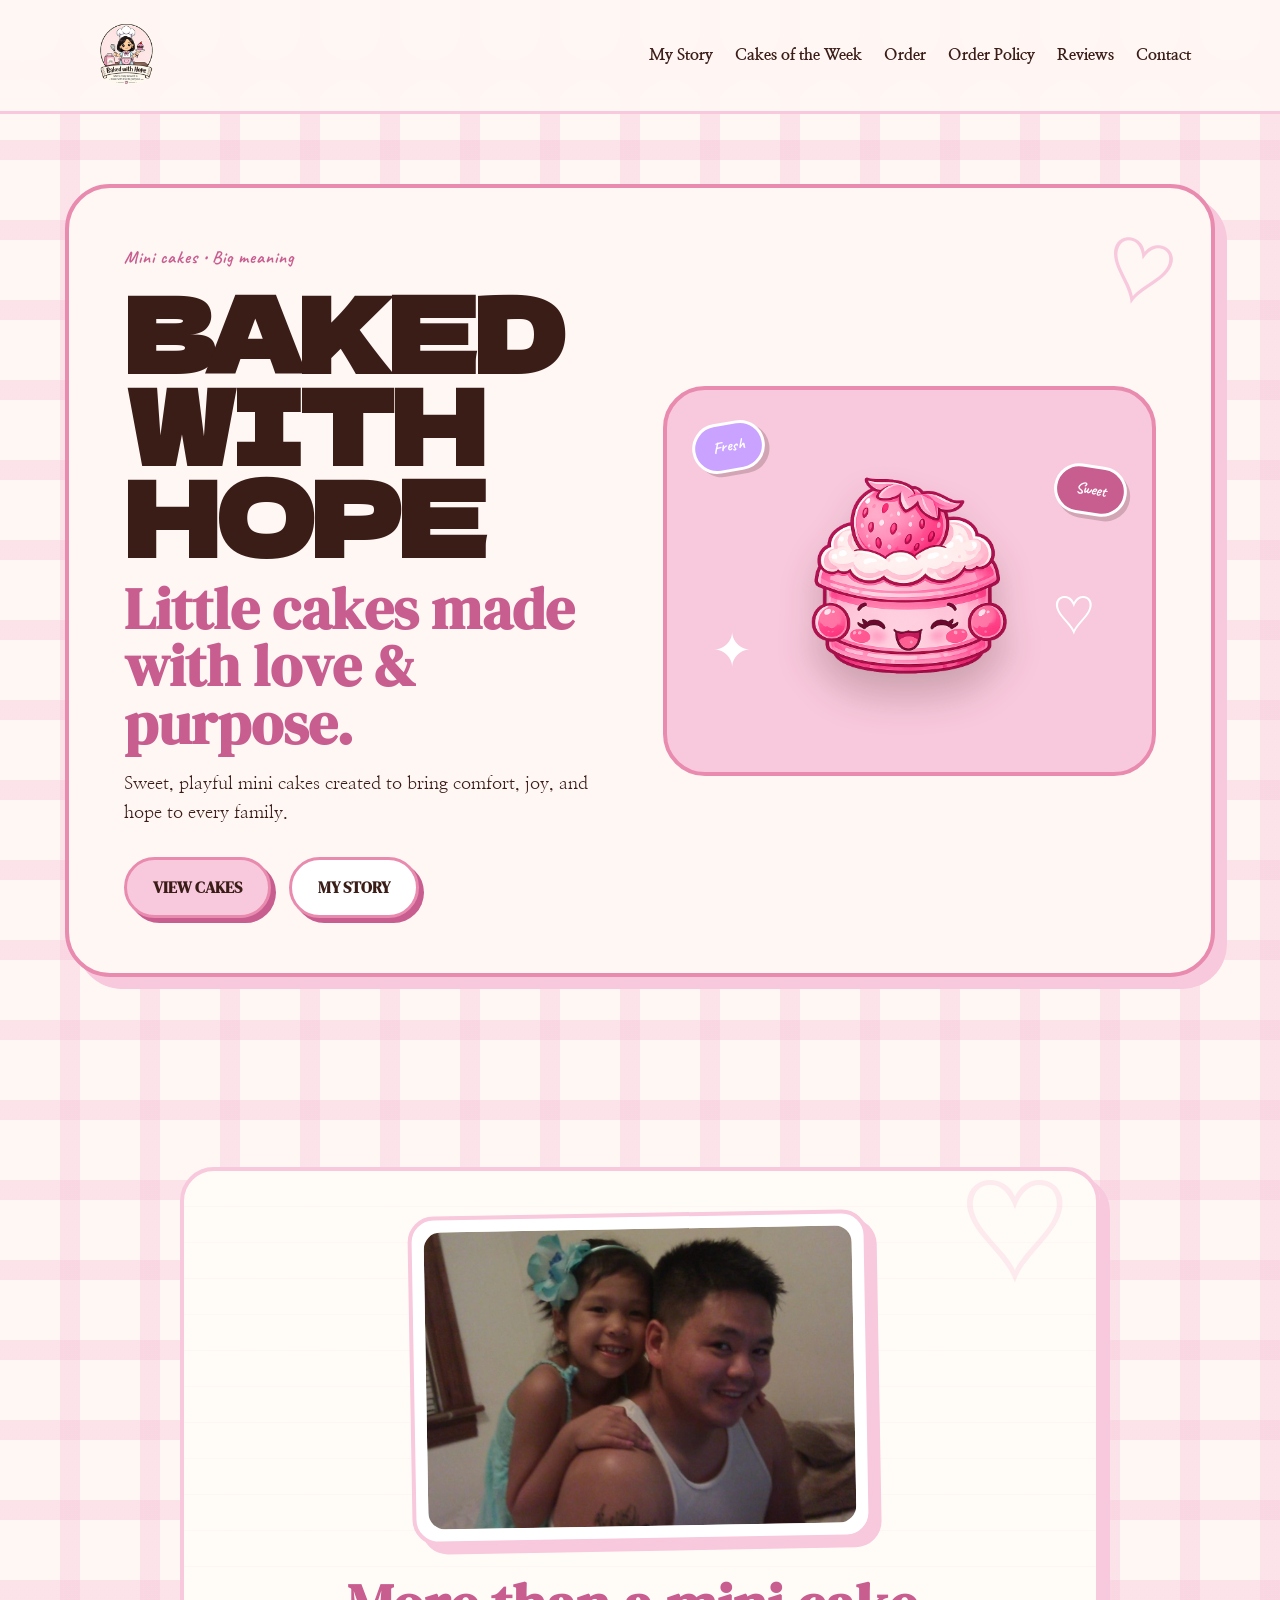
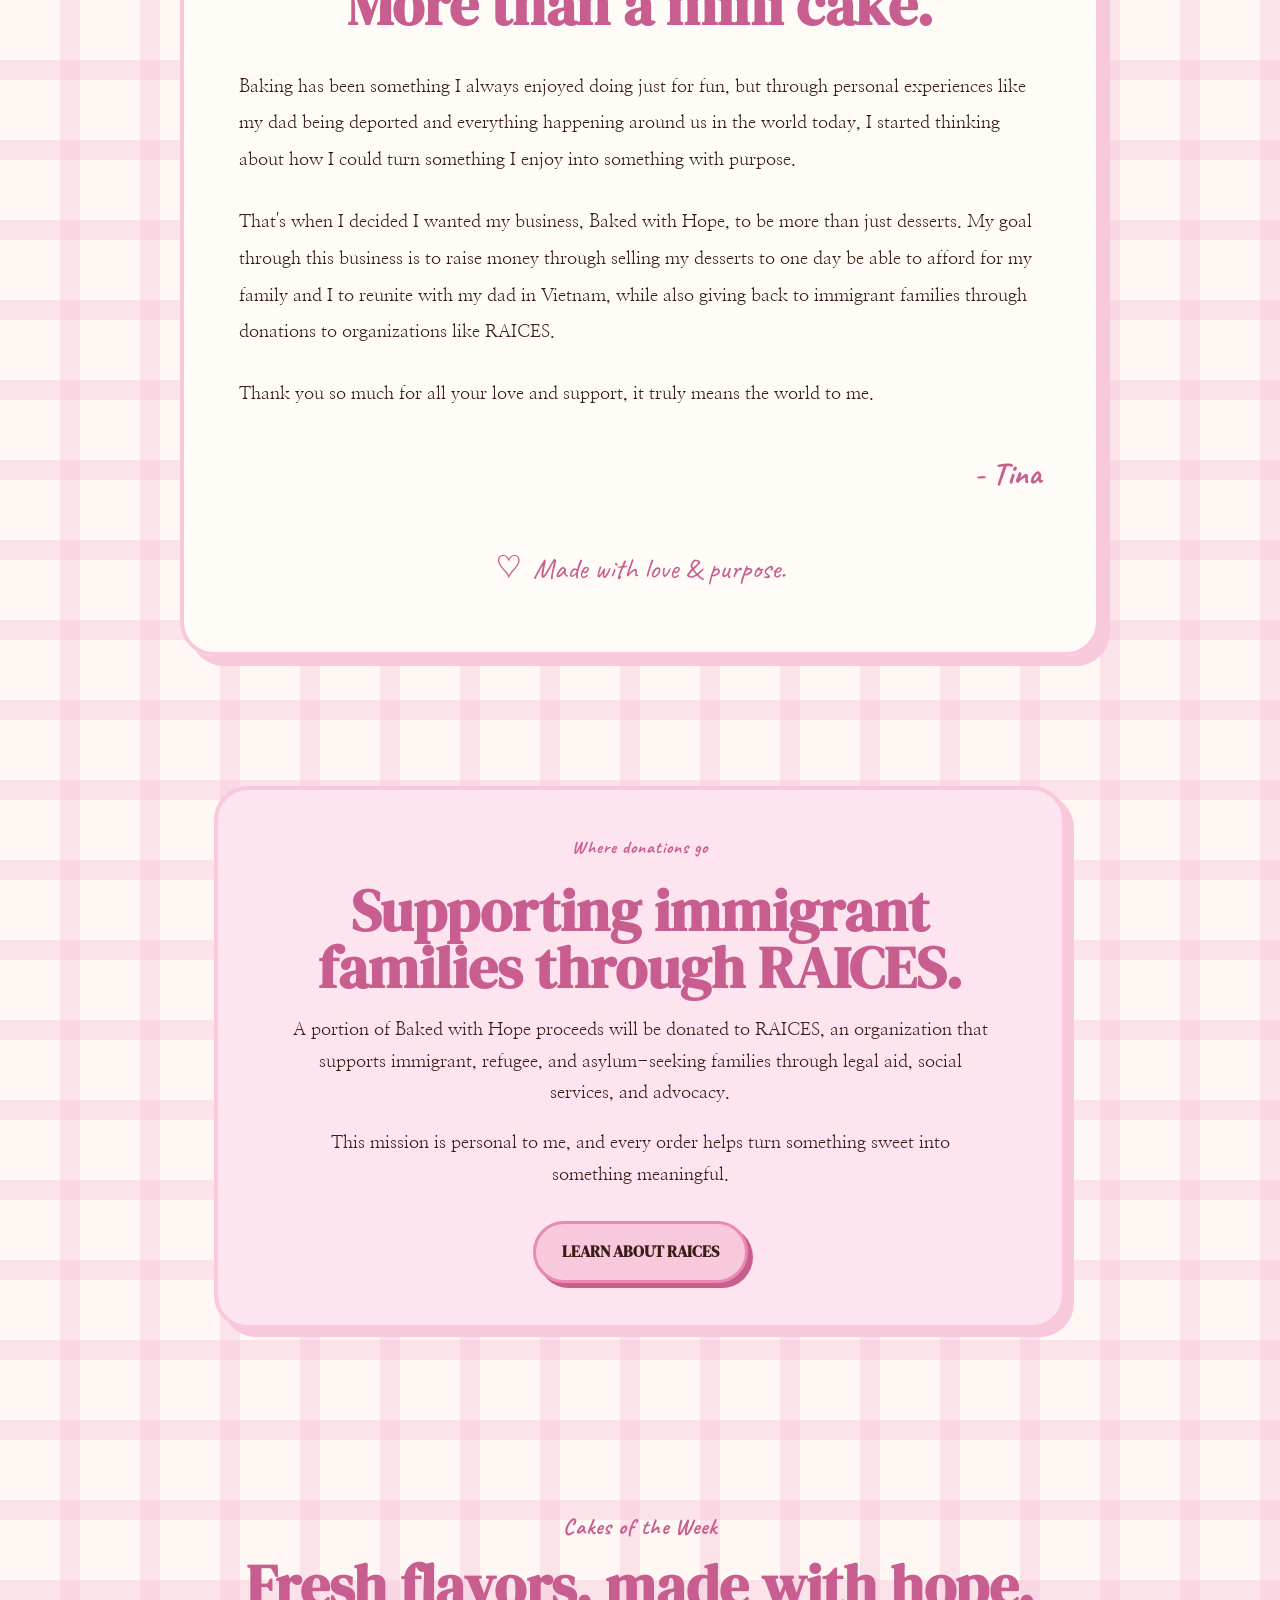
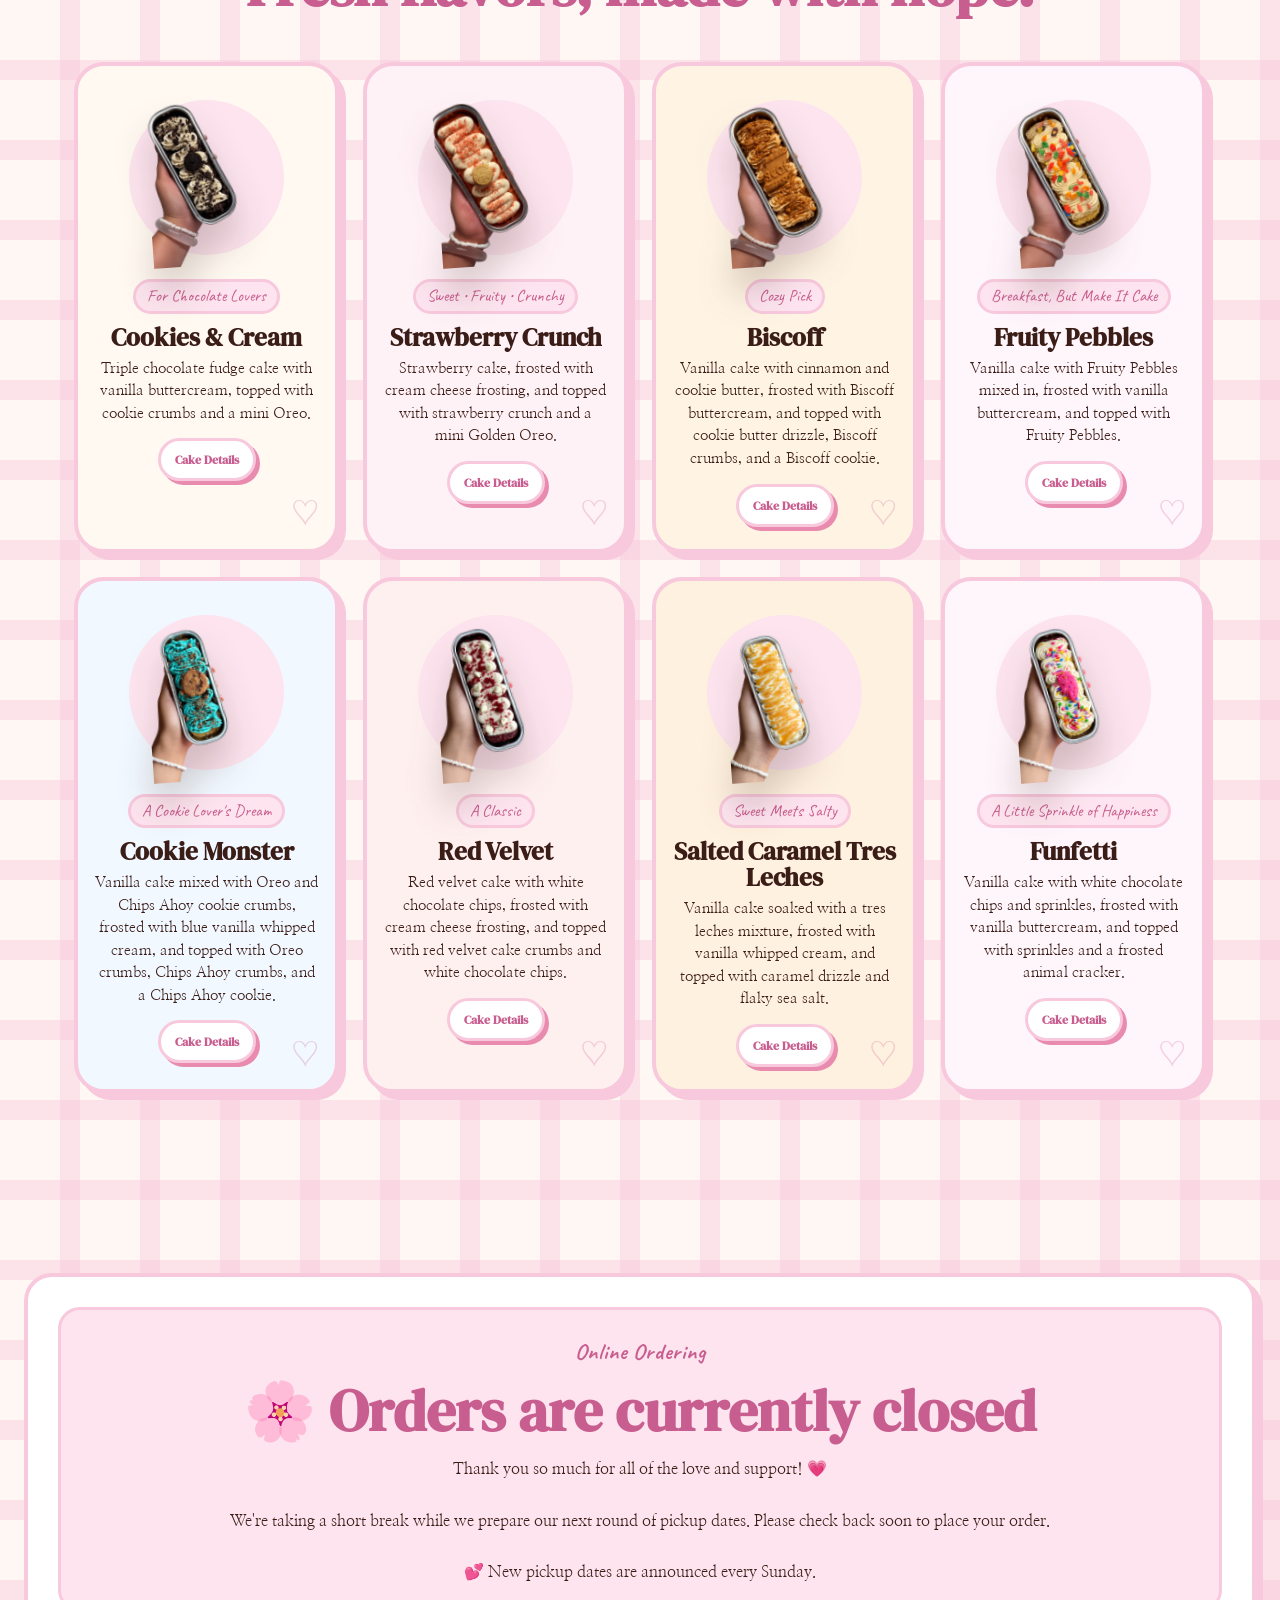
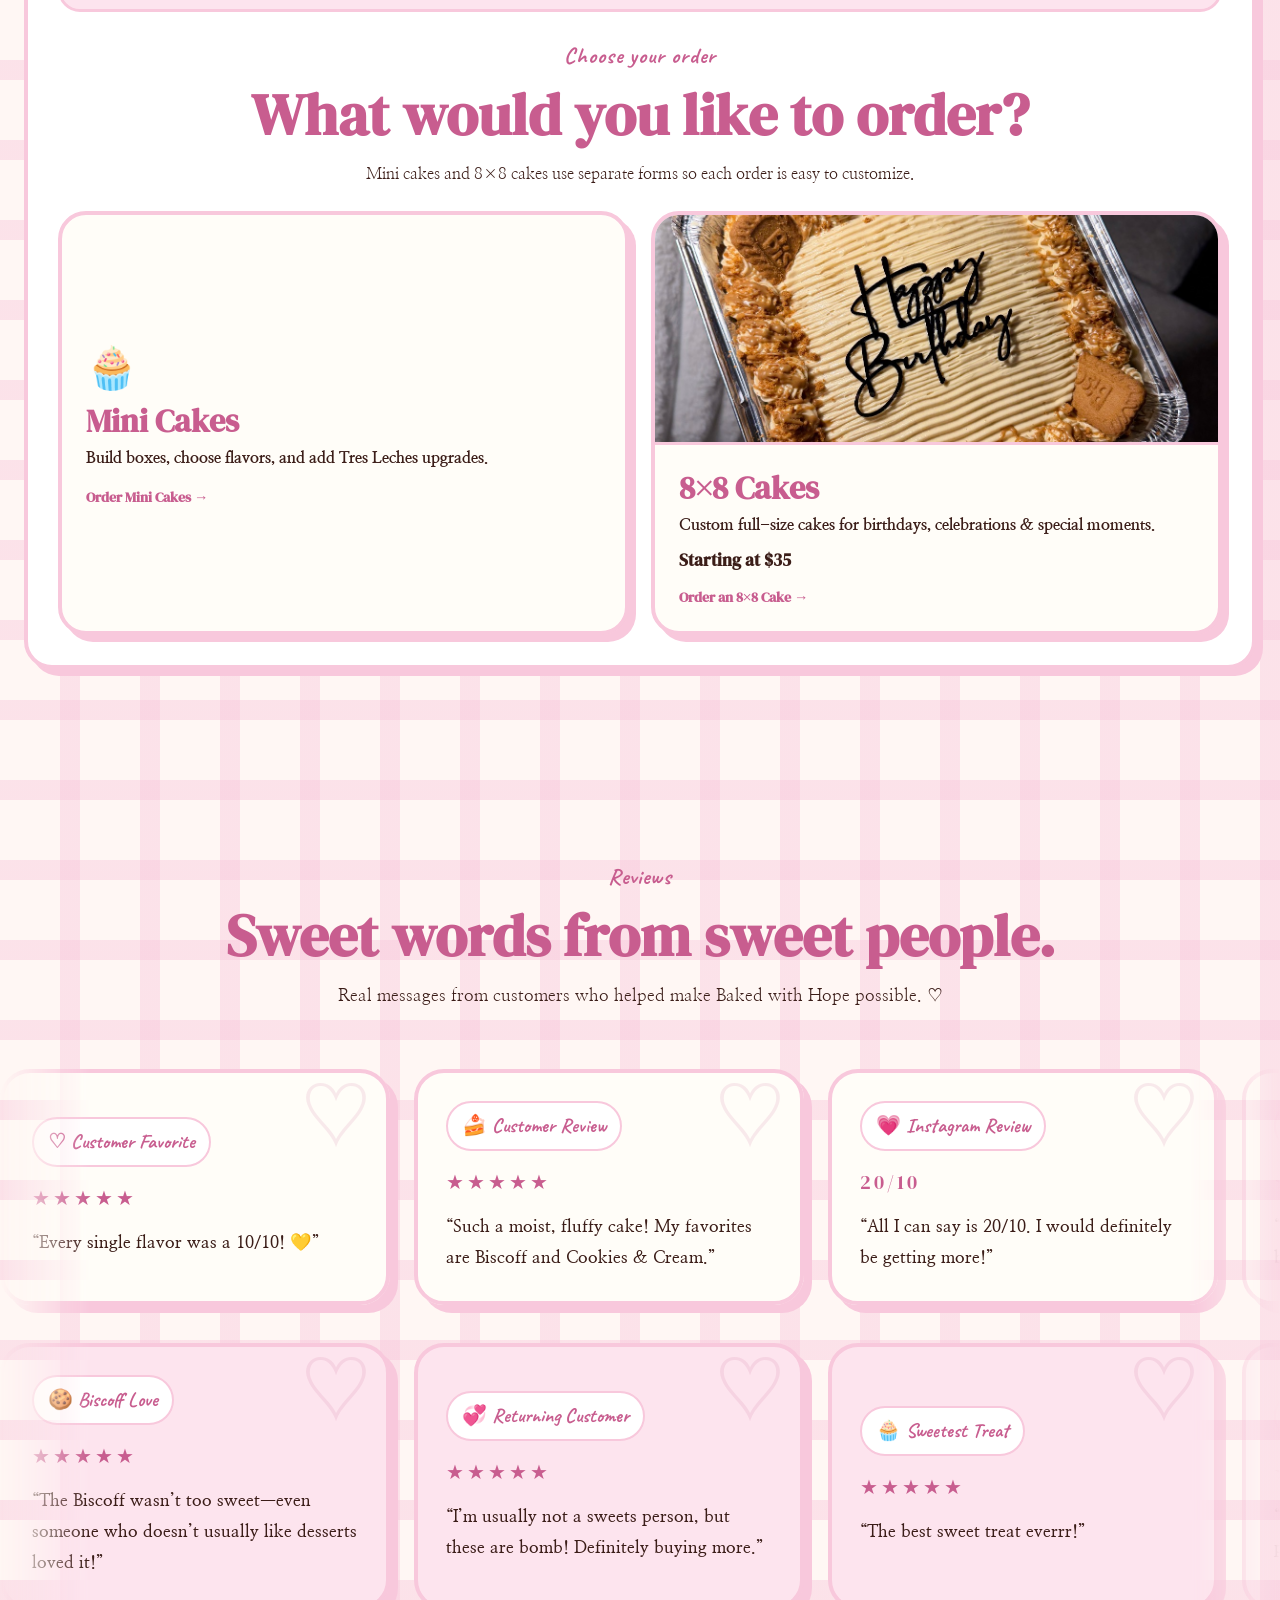
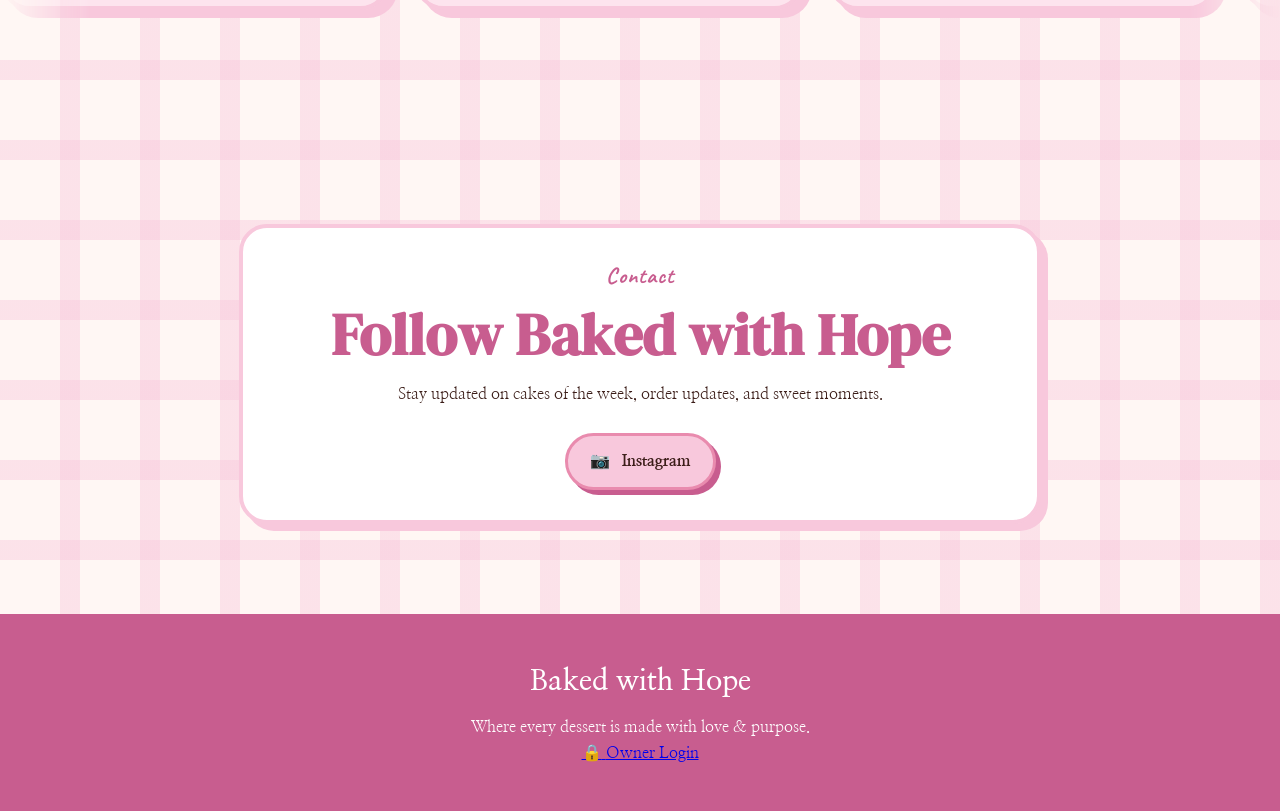
==== index.html @ a930be27 "Update stylesheet version and order submission logic Updated stylesheet version and added order subm" ====
<!DOCTYPE html>
<html lang="en">
<head>
  <meta charset="UTF-8" />
  <meta name="viewport" content="width=device-width, initial-scale=1.0" />

  <title>Baked with Hope | Mini Cakes Made with Love</title>

  <link rel="stylesheet" href="style.css?v=17">

  <link rel="preconnect" href="https://fonts.googleapis.com">
  <link rel="preconnect" href="https://fonts.gstatic.com" crossorigin>
  <link href="https://fonts.googleapis.com/css2?family=Caveat:wght@700&family=Dela+Gothic+One&family=DM+Serif+Display&family=Nanum+Myeongjo:wght@400;700;800&display=swap" rel="stylesheet">
</head>

<body>

<header>
  <nav class="navbar">
    <a href="#" class="logo">
      <img src="BWHlogo.png" alt="Baked with Hope logo">
    </a>

    <div class="nav-links">
      <a href="#story">My Story</a>
      <a href="#cakes">Cakes of the Week</a>
      <a href="#orders">Order</a>
      <a href="order-policy.html" class="open-policy-link">Order Policy</a>
      <a href="#reviews">Reviews</a>
      <a href="#contact">Contact</a>
    </div>
  </nav>
</header>

<section class="hero">
  <div class="hero-card">

    <div class="hero-text">
      <p class="mini-label">Mini cakes • Big meaning</p>
      <h1>Baked with Hope</h1>
      <h2>Little cakes made with love & purpose.</h2>

      <p>
        Sweet, playful mini cakes created to bring comfort, joy,
        and hope to every family.
      </p>

      <div class="hero-buttons">
        <a href="#cakes" class="btn"><span>View Cakes</span></a>
        <a href="#story" class="btn white-btn"><span>My Story</span></a>
      </div>
    </div>

    <div class="cake-stage">
      <span class="sparkle sparkle-one">✦</span>
      <span class="sparkle sparkle-two">♡</span>
      <span class="sticker sticker-one">Fresh</span>
      <span class="sticker sticker-two">Sweet</span>

      <img class="floating-cake" src="floating-cake.png" alt="Baked with Hope mini cake">
    </div>

  </div>
</section>

<section id="story" class="section story-section">
  <div class="story-card">

    <div class="story-photo-top">
      <img src="dad-photo.jpg" alt="Family photo">
    </div>

    <h2>More than a mini cake.</h2>

    <div class="story-content">
      <p>
        Baking has been something I always enjoyed doing just for fun, but through personal experiences like my dad being deported and everything happening around us in the world today, I started thinking about how I could turn something I enjoy into something with purpose.
      </p>

      <p>
        That's when I decided I wanted my business, Baked with Hope, to be more than just desserts. My goal through this business is to raise money through selling my desserts to one day be able to afford for my family and I to reunite with my dad in Vietnam, while also giving back to immigrant families through donations to organizations like RAICES.
      </p>

      <p>
        Thank you so much for all your love and support, it truly means the world to me.
      </p>

      <p class="story-signature">- Tina</p>
    </div>

    <div class="story-footer">
      <span class="story-heart">♡</span>
      <p>Made with love &amp; purpose.</p>
    </div>

  </div>
</section>

<section class="section raices-section">
  <div class="raices-card">
    <p class="mini-label">Where donations go</p>

    <h2>Supporting immigrant families through RAICES.</h2>

    <p>
      A portion of Baked with Hope proceeds will be donated to RAICES,
      an organization that supports immigrant, refugee, and asylum-seeking
      families through legal aid, social services, and advocacy.
    </p>

    <p>
      This mission is personal to me, and every order helps
      turn something sweet into something meaningful.
    </p>

    <a href="https://raicestexas.org/" target="_blank" class="btn">
      <span>Learn About RAICES</span>
    </a>
  </div>
</section>

<section id="cakes" class="section cakes-section">
  <p class="mini-label center">Cakes of the Week</p>
  <h2 class="center">Fresh flavors, made with hope.</h2>

  <div class="flavor-menu">

    <div class="flavor-item cookies">
      <div class="flavor-image">
        <img src="cookies-cream.png" alt="Cookies and Cream mini cake">
      </div>
      <div class="flavor-info">
        <span>For Chocolate Lovers</span>
        <h3>Cookies & Cream</h3>
        <p>Triple chocolate fudge cake with vanilla buttercream, topped with cookie crumbs and a mini Oreo.</p>
        <button type="button" class="cake-details-link" data-flavor="Cookies & Cream" data-description="Triple chocolate fudge cake with vanilla buttercream, topped with cookie crumbs and a mini Oreo.">Cake Details</button>
      </div>
    </div>

    <div class="flavor-item strawberry">
      <div class="flavor-image">
        <img src="strawberry-crunch.png" alt="Strawberry Crunch mini cake">
      </div>
      <div class="flavor-info">
        <span>Sweet • Fruity • Crunchy</span>
        <h3>Strawberry Crunch</h3>
        <p>Strawberry cake, frosted with cream cheese frosting, and topped with strawberry crunch and a mini Golden Oreo.</p>
        <button type="button" class="cake-details-link" data-flavor="Strawberry Crunch" data-description="Strawberry cake, frosted with cream cheese frosting, and topped with strawberry crunch and a mini Golden Oreo.">Cake Details</button>
      </div>
    </div>

    <div class="flavor-item biscoff">
      <div class="flavor-image">
        <img src="biscoff.png" alt="Biscoff mini cake">
      </div>
      <div class="flavor-info">
        <span>Cozy Pick</span>
        <h3>Biscoff</h3>
        <p>Vanilla cake with cinnamon and cookie butter, frosted with Biscoff buttercream, and topped with cookie butter drizzle, Biscoff crumbs, and a Biscoff cookie.</p>
        <button type="button" class="cake-details-link" data-flavor="Biscoff" data-description="Vanilla cake with cinnamon and cookie butter, frosted with Biscoff buttercream, and topped with cookie butter drizzle, Biscoff crumbs, and a Biscoff cookie.">Cake Details</button>
      </div>
    </div>

    <div class="flavor-item fruity">
      <div class="flavor-image">
        <img src="fruity-pebbles.png" alt="Fruity Pebbles mini cake">
      </div>
      <div class="flavor-info">
        <span>Breakfast, But Make It Cake</span>
        <h3>Fruity Pebbles</h3>
        <p>Vanilla cake with Fruity Pebbles mixed in, frosted with vanilla buttercream, and topped with Fruity Pebbles.</p>
        <button type="button" class="cake-details-link" data-flavor="Fruity Pebbles" data-description="Vanilla cake with Fruity Pebbles mixed in, frosted with vanilla buttercream, and topped with Fruity Pebbles.">Cake Details</button>
      </div>
    </div>

    <div class="flavor-item cookie-monster">
      <div class="flavor-image">
        <img src="cookie-monster.png" alt="Cookie Monster mini cake">
      </div>
      <div class="flavor-info">
        <span>A Cookie Lover's Dream</span>
        <h3>Cookie Monster</h3>
        <p>Vanilla cake mixed with Oreo and Chips Ahoy cookie crumbs, frosted with blue vanilla whipped cream, and topped with Oreo crumbs, Chips Ahoy crumbs, and a Chips Ahoy cookie.</p>
        <button type="button" class="cake-details-link" data-flavor="Cookie Monster" data-description="Vanilla cake mixed with Oreo and Chips Ahoy cookie crumbs, frosted with blue vanilla whipped cream, and topped with Oreo crumbs, Chips Ahoy crumbs, and a Chips Ahoy cookie.">Cake Details</button>
      </div>
    </div>

    <div class="flavor-item red-velvet">
      <div class="flavor-image">
        <img src="red-velvet.png" alt="Red Velvet mini cake">
      </div>
      <div class="flavor-info">
        <span>A Classic</span>
        <h3>Red Velvet</h3>
        <p>Red velvet cake with white chocolate chips, frosted with cream cheese frosting, and topped with red velvet cake crumbs and white chocolate chips.</p>
        <button type="button" class="cake-details-link" data-flavor="Red Velvet" data-description="Red velvet cake with white chocolate chips, frosted with cream cheese frosting, and topped with red velvet cake crumbs and white chocolate chips.">Cake Details</button>
      </div>
    </div>

    <div class="flavor-item salted-caramel">
      <div class="flavor-image">
        <img src="salted-caramel-tres-leches.png" alt="Salted Caramel Tres Leches mini cake">
      </div>
      <div class="flavor-info">
        <span>Sweet Meets Salty</span>
        <h3>Salted Caramel Tres Leches</h3>
        <p>Vanilla cake soaked with a tres leches mixture, frosted with vanilla whipped cream, and topped with caramel drizzle and flaky sea salt.</p>
        <button type="button" class="cake-details-link" data-flavor="Salted Caramel Tres Leches" data-description="Vanilla cake soaked with a tres leches mixture, frosted with vanilla whipped cream, and topped with caramel drizzle and flaky sea salt.">Cake Details</button>
      </div>
    </div>

    <div class="flavor-item funfetti">
      <div class="flavor-image">
        <img src="funfetti.png" alt="Funfetti mini cake">
      </div>
      <div class="flavor-info">
        <span>A Little Sprinkle of Happiness</span>
        <h3>Funfetti</h3>
        <p>Vanilla cake with white chocolate chips and sprinkles, frosted with vanilla buttercream, and topped with sprinkles and a frosted animal cracker.</p>
        <button type="button" class="cake-details-link" data-flavor="Funfetti" data-description="Vanilla cake with white chocolate chips and sprinkles, frosted with vanilla buttercream, and topped with sprinkles and a frosted animal cracker.">Cake Details</button>
      </div>
    </div>

  </div>
</section>

<section id="orders" class="section order-section">
  <div class="order-box">
    <div id="orderStatusPanel" class="order-status-panel" aria-live="polite">
      <p class="mini-label">Online Ordering</p>
      <h2 id="orderStatusTitle">Checking availability…</h2>
      <p id="orderStatusText">Please wait while we load the owner-approved pickup dates.</p>
    </div>

    <div id="orderCategoryChooser" class="order-category-chooser" hidden>
      <div class="order-category-heading">
        <p class="mini-label">Choose your order</p>
        <h2>What would you like to order?</h2>
        <p>Mini cakes and 8×8 cakes use separate forms so each order is easy to customize.</p>
      </div>

      <div class="order-category-grid">
        <button type="button" class="order-category-card" data-order-category="mini">
          <span class="order-category-icon" aria-hidden="true">🧁</span>
          <span class="order-category-title">Mini Cakes</span>
          <span class="order-category-copy">Build boxes, choose flavors, and add Tres Leches upgrades.</span>
          <span class="order-category-action">Order Mini Cakes →</span>
        </button>

        <button type="button" class="order-category-card order-category-card-photo" data-order-category="8x8">
          <span class="order-category-photo-wrap">
            <img
              src="8x8-cake.jpeg"
              alt="Baked with Hope 8×8 Biscoff celebration cake"
              class="order-category-photo"
            >
          </span>

          <span class="order-category-title">8×8 Cakes</span>
          <span class="order-category-copy">Custom full-size cakes for birthdays, celebrations &amp; special moments.</span>
          <span class="order-category-price">Starting at $35</span>
          <span class="order-category-action">Order an 8×8 Cake →</span>
        </button>
      </div>
    </div>

    <div id="miniOrderShell" class="order-form-shell" hidden>
      <button type="button" class="back-to-order-types" data-back-to-order-types>← Back to order types</button>

    <form id="orderForm" hidden>
      <div class="form-intro">
        <p class="mini-label">Custom Orders</p>
        <h2>Request mini cakes</h2>
        <p>Build each box, choose an approved pickup date, and review the order policy before submitting.</p>
      </div>

      <label for="name">Name</label>
      <input type="text" id="name" autocomplete="name" placeholder="Your Name" required>

      <label for="phone">Phone number</label>
      <input type="tel" id="phone" autocomplete="tel" placeholder="Phone Number" required>

      <label for="email">Email address</label>
      <input type="email" id="email" autocomplete="email" placeholder="Email Address" required>

      <label for="numberOfBoxes">Number of boxes</label>
      <select id="numberOfBoxes" required>
        <option value="1">1 Box</option>
        <option value="2">2 Boxes</option>
        <option value="3">3 Boxes</option>
        <option value="4">4 Boxes</option>
        <option value="5">5 Boxes</option>
      </select>

      <div id="boxBuilder"></div>

      <label for="payment">Payment method</label>
      <select id="payment" required>
        <option value="">Choose Payment Method</option>
        <option>Venmo</option>
        <option>Cash App</option>
        <option>Zelle</option>
        <option>Cash</option>
      </select>

      <fieldset class="pickup-fieldset">
        <legend>Owner-approved pickup date</legend>
        <p class="calendar-help">Only highlighted dates are available. Use the arrows to view future months.</p>
        <input type="hidden" id="pickupDate" required>
        <div id="pickupCalendar" class="pickup-calendar" aria-label="Pickup date calendar"></div>
        <p id="selectedPickupDate" class="selected-date">No pickup date selected.</p>

        <div
          id="pickupTimeframeArea"
          class="pickup-timeframe-area"
          hidden
        >
          <label for="pickupTimeframe">Pickup timeframe</label>

          <select id="pickupTimeframe" required>
            <option value="">Choose a pickup timeframe</option>
          </select>

          <p class="timeframe-help">
            Timeframes are selected by the owner for this pickup date.
          </p>
        </div>
      </fieldset>

      <label for="notes">Notes or special message</label>
      <textarea id="notes" placeholder="Notes or special message"></textarea>

      <fieldset class="custom-packaging-fieldset">
        <legend>Custom packaging</legend>
        <p class="packaging-help">Add a ribbon, or pair the ribbon with a personalized card to make the order extra special.</p>

        <div class="packaging-choice-row" role="radiogroup" aria-label="Add custom packaging">
          <label class="packaging-choice">
            <input type="radio" name="customPackaging" value="No" checked>
            <span>No</span>
          </label>

          <label class="packaging-choice">
            <input type="radio" name="customPackaging" value="Yes">
            <span>Yes</span>
          </label>
        </div>

        <div id="customPackagingDetails" class="custom-packaging-details" hidden>
          <label for="packagingOccasion">Occasion</label>
          <input
            type="text"
            id="packagingOccasion"
            maxlength="80"
            placeholder="Birthday, graduation, anniversary, thank-you gift..."
          >

          <label for="packagingOption">Packaging option</label>
          <select id="packagingOption">
            <option value="">Choose a packaging option</option>
            <option value="Ribbon" data-price="2">Ribbon — +$2.00</option>
            <option value="Ribbon + Custom Card" data-price="3">Ribbon + custom card — +$3.00</option>
          </select>

          <div id="ribbonFields" class="packaging-subsection" hidden>
            <fieldset class="packaging-color-fieldset">
              <legend>Ribbon color</legend>
              <p class="packaging-color-help">Tap a color to select it.</p>

              <input type="hidden" id="ribbonColor" value="">

              <div class="packaging-color-grid" id="ribbonColorGrid">
                <label class="packaging-color-choice">
                  <input type="radio" name="ribbonColorChoice" value="Gold Glitter">
                  <span class="packaging-swatch swatch-gold-glitter" aria-hidden="true"></span>
                  <span>Gold Glitter</span>
                </label>

                <label class="packaging-color-choice">
                  <input type="radio" name="ribbonColorChoice" value="Silver Glitter">
                  <span class="packaging-swatch swatch-silver-glitter" aria-hidden="true"></span>
                  <span>Silver Glitter</span>
                </label>

                <label class="packaging-color-choice">
                  <input type="radio" name="ribbonColorChoice" value="White">
                  <span class="packaging-swatch" style="--swatch-color:#ffffff" aria-hidden="true"></span>
                  <span>White</span>
                </label>

                <label class="packaging-color-choice">
                  <input type="radio" name="ribbonColorChoice" value="Silver">
                  <span class="packaging-swatch" style="--swatch-color:#b9bcc3" aria-hidden="true"></span>
                  <span>Silver</span>
                </label>

                <label class="packaging-color-choice">
                  <input type="radio" name="ribbonColorChoice" value="Light Pink">
                  <span class="packaging-swatch" style="--swatch-color:#f5b8cf" aria-hidden="true"></span>
                  <span>Light Pink</span>
                </label>

                <label class="packaging-color-choice">
                  <input type="radio" name="ribbonColorChoice" value="Hot Pink">
                  <span class="packaging-swatch" style="--swatch-color:#df4f8e" aria-hidden="true"></span>
                  <span>Hot Pink</span>
                </label>

                <label class="packaging-color-choice">
                  <input type="radio" name="ribbonColorChoice" value="Yellow">
                  <span class="packaging-swatch" style="--swatch-color:#ead952" aria-hidden="true"></span>
                  <span>Yellow</span>
                </label>

                <label class="packaging-color-choice">
                  <input type="radio" name="ribbonColorChoice" value="Gold">
                  <span class="packaging-swatch" style="--swatch-color:#d1a13a" aria-hidden="true"></span>
                  <span>Gold</span>
                </label>

                <label class="packaging-color-choice">
                  <input type="radio" name="ribbonColorChoice" value="Peach">
                  <span class="packaging-swatch" style="--swatch-color:#f3a081" aria-hidden="true"></span>
                  <span>Peach</span>
                </label>

                <label class="packaging-color-choice">
                  <input type="radio" name="ribbonColorChoice" value="Orange">
                  <span class="packaging-swatch" style="--swatch-color:#e96c35" aria-hidden="true"></span>
                  <span>Orange</span>
                </label>

                <label class="packaging-color-choice">
                  <input type="radio" name="ribbonColorChoice" value="Red">
                  <span class="packaging-swatch" style="--swatch-color:#c82f38" aria-hidden="true"></span>
                  <span>Red</span>
                </label>

                <label class="packaging-color-choice">
                  <input type="radio" name="ribbonColorChoice" value="Burgundy">
                  <span class="packaging-swatch" style="--swatch-color:#7d2331" aria-hidden="true"></span>
                  <span>Burgundy</span>
                </label>

                <label class="packaging-color-choice">
                  <input type="radio" name="ribbonColorChoice" value="Green">
                  <span class="packaging-swatch" style="--swatch-color:#3ca55c" aria-hidden="true"></span>
                  <span>Green</span>
                </label>

                <label class="packaging-color-choice">
                  <input type="radio" name="ribbonColorChoice" value="Dark Green">
                  <span class="packaging-swatch" style="--swatch-color:#245f3f" aria-hidden="true"></span>
                  <span>Dark Green</span>
                </label>

                <label class="packaging-color-choice">
                  <input type="radio" name="ribbonColorChoice" value="Light Blue">
                  <span class="packaging-swatch" style="--swatch-color:#83c7e7" aria-hidden="true"></span>
                  <span>Light Blue</span>
                </label>

                <label class="packaging-color-choice">
                  <input type="radio" name="ribbonColorChoice" value="Royal Blue">
                  <span class="packaging-swatch" style="--swatch-color:#2467bf" aria-hidden="true"></span>
                  <span>Royal Blue</span>
                </label>

                <label class="packaging-color-choice">
                  <input type="radio" name="ribbonColorChoice" value="Navy Blue">
                  <span class="packaging-swatch" style="--swatch-color:#24395c" aria-hidden="true"></span>
                  <span>Navy Blue</span>
                </label>

                <label class="packaging-color-choice">
                  <input type="radio" name="ribbonColorChoice" value="Purple">
                  <span class="packaging-swatch" style="--swatch-color:#7d3aa8" aria-hidden="true"></span>
                  <span>Purple</span>
                </label>

                <label class="packaging-color-choice">
                  <input type="radio" name="ribbonColorChoice" value="Black">
                  <span class="packaging-swatch" style="--swatch-color:#1b1b1b" aria-hidden="true"></span>
                  <span>Black</span>
                </label>
              </div>

              <p id="selectedRibbonColor" class="selected-packaging-color" aria-live="polite">
                No ribbon color selected.
              </p>
            </fieldset>
          </div>

          <div id="cardFields" class="packaging-subsection" hidden>
            <fieldset class="packaging-color-fieldset">
              <legend>Card color</legend>
              <p class="packaging-color-help">Choose one of the available pastel card colors.</p>

              <input type="hidden" id="cardColor" value="">

              <div class="packaging-color-grid card-color-grid" id="cardColorGrid">
                <label class="packaging-color-choice">
                  <input type="radio" name="cardColorChoice" value="Dusty Rose">
                  <span class="packaging-swatch" style="--swatch-color:#d6a09d" aria-hidden="true"></span>
                  <span>Dusty Rose</span>
                </label>

                <label class="packaging-color-choice">
                  <input type="radio" name="cardColorChoice" value="Taupe Gray">
                  <span class="packaging-swatch" style="--swatch-color:#b7ada7" aria-hidden="true"></span>
                  <span>Taupe Gray</span>
                </label>

                <label class="packaging-color-choice">
                  <input type="radio" name="cardColorChoice" value="Blush Pink">
                  <span class="packaging-swatch" style="--swatch-color:#efd0ca" aria-hidden="true"></span>
                  <span>Blush Pink</span>
                </label>

                <label class="packaging-color-choice">
                  <input type="radio" name="cardColorChoice" value="Powder Blue">
                  <span class="packaging-swatch" style="--swatch-color:#b9d3df" aria-hidden="true"></span>
                  <span>Powder Blue</span>
                </label>

                <label class="packaging-color-choice">
                  <input type="radio" name="cardColorChoice" value="Soft Peach">
                  <span class="packaging-swatch" style="--swatch-color:#efd5bd" aria-hidden="true"></span>
                  <span>Soft Peach</span>
                </label>

                <label class="packaging-color-choice">
                  <input type="radio" name="cardColorChoice" value="Sage Green">
                  <span class="packaging-swatch" style="--swatch-color:#c5d0c2" aria-hidden="true"></span>
                  <span>Sage Green</span>
                </label>
              </div>

              <p id="selectedCardColor" class="selected-packaging-color" aria-live="polite">
                No card color selected.
              </p>
            </fieldset>

            <label for="customCardMessage">Custom card message</label>
            <textarea
              id="customCardMessage"
              maxlength="300"
              placeholder="Write the message exactly as you would like it on the card..."
            ></textarea>
            <small class="card-message-help">Maximum 300 characters.</small>
          </div>
        </div>
      </fieldset>

      <label class="policy-agreement">
        <input type="checkbox" id="policyAgreement" required>
        <span>I have read and agree to the <button type="button" class="inline-policy-button open-policy-link">Baked with Hope Order Policy</button>.</span>
      </label>

      <div class="total-box">
        <h3>Total: <span id="totalDisplay">$0.00</span></h3>
        <p id="paymentInstructions">Choose a payment method to see instructions.</p>
      </div>

      <button type="submit" id="submitOrderButton">Send Order</button>
      <p id="formMessage" aria-live="polite"></p>
    </form>
    </div>

    <div id="eightOrderShell" class="order-form-shell" hidden>
      <button type="button" class="back-to-order-types" data-back-to-order-types>← Back to order types</button>

      <form id="eightOrderForm">
        <div class="eight-order-hero">
          <div class="eight-order-hero-image">
            <img
              src="8x8-cake.jpeg"
              alt="Baked with Hope decorated 8×8 cake"
            >
          </div>

          <div class="form-intro eight-order-hero-copy">
            <p class="mini-label">8×8 Cake Orders</p>
            <h2>Customize your 8×8 cake</h2>
            <p>Base price: <strong>$35.00</strong>. Choose your flavor, optional add-ons, and an approved pickup time.</p>
          </div>
        </div>

        <label for="eightName">Name</label>
        <input type="text" id="eightName" autocomplete="name" placeholder="Your Name" required>

        <label for="eightPhone">Phone number</label>
        <input type="tel" id="eightPhone" autocomplete="tel" placeholder="Phone Number" required>

        <label for="eightEmail">Email address</label>
        <input type="email" id="eightEmail" autocomplete="email" placeholder="Email Address" required>

        <fieldset class="eight-cake-options">
          <legend>Cake details</legend>

          <label for="eightFlavor">Flavor</label>
          <select id="eightFlavor" required>
            <option value="">Choose a flavor</option>
          </select>

          <div id="eightTresRow" class="eight-addon-row">
            <label class="eight-addon-choice">
              <input type="checkbox" id="eightTresLeches">
              <span>
                <strong>Make it Tres Leches</strong>
                <small>+$4.00</small>
              </span>
            </label>
            <p id="eightTresNote" class="eight-addon-note" hidden>
              Salted Caramel Tres Leches already includes Tres Leches, so there is no additional charge.
            </p>
          </div>
        </fieldset>

        <fieldset class="eight-cake-options">
          <legend>Celebration details</legend>

          <label for="eightOccasion">Occasion</label>
          <input
            type="text"
            id="eightOccasion"
            maxlength="100"
            placeholder="Birthday, graduation, anniversary, baby shower..."
            required
          >

          <label for="eightDesignNotes">Cake design / special requests</label>
          <textarea
            id="eightDesignNotes"
            maxlength="500"
            placeholder="Tell us about the theme, wording, colors, or any details you want Tina to know."
          ></textarea>
        </fieldset>

        <fieldset class="eight-cake-options">
          <legend>Add-ons</legend>

          <div class="eight-addon-card">
            <label class="eight-addon-choice">
              <input type="checkbox" id="eightTopper">
              <span>
                <strong>Cake topper</strong>
                <small>+$2.00</small>
              </span>
            </label>

            <div id="eightTopperFields" class="eight-addon-fields" hidden>
              <label for="eightTopperColor">Topper color</label>
              <select id="eightTopperColor">
                <option value="">Choose topper color</option>
                <option>Gold</option>
                <option>Silver</option>
                <option>Black</option>
              </select>
            </div>
          </div>

          <div class="eight-addon-card">
            <label class="eight-addon-choice">
              <input type="checkbox" id="eightGlitter">
              <span>
                <strong>Edible glitter spray</strong>
                <small>+$2.00</small>
              </span>
            </label>

            <div id="eightGlitterFields" class="eight-addon-fields" hidden>
              <label for="eightGlitterColor">Glitter color</label>
              <select id="eightGlitterColor">
                <option value="">Choose glitter color</option>
                <option>White</option>
                <option>Gold</option>
              </select>
            </div>
          </div>

          <div class="eight-addon-card">
            <label class="eight-addon-choice">
              <input type="checkbox" id="eightGiftPackaging">
              <span>
                <strong>Ribbon + custom card</strong>
                <small>+$2.00</small>
              </span>
            </label>

            <div id="eightGiftPackagingFields" class="eight-addon-fields" hidden>
              <fieldset class="packaging-color-fieldset">
                <legend>Ribbon color</legend>
                <p class="packaging-color-help">Tap a color to select it.</p>
                <input type="hidden" id="eightRibbonColor" value="">
                <div id="eightRibbonColorGrid" class="packaging-color-grid"></div>
                <p id="eightSelectedRibbonColor" class="selected-packaging-color">No ribbon color selected.</p>
              </fieldset>

              <fieldset class="packaging-color-fieldset">
                <legend>Card color</legend>
                <p class="packaging-color-help">Tap a color to select it.</p>
                <input type="hidden" id="eightCardColor" value="">
                <div id="eightCardColorGrid" class="packaging-color-grid"></div>
                <p id="eightSelectedCardColor" class="selected-packaging-color">No card color selected.</p>
              </fieldset>

              <label for="eightCardMessage">Custom card message</label>
              <textarea
                id="eightCardMessage"
                maxlength="300"
                placeholder="Write your message exactly how you would like it on the card."
              ></textarea>
            </div>
          </div>
        </fieldset>

        <label for="eightPayment">Payment method</label>
        <select id="eightPayment" required>
          <option value="">Choose Payment Method</option>
          <option>Venmo</option>
          <option>Cash App</option>
          <option>Zelle</option>
          <option>Cash</option>
        </select>

        <fieldset class="pickup-fieldset">
          <legend>Owner-approved pickup date</legend>
          <p class="calendar-help">Only highlighted dates are available. Use the arrows to view future months.</p>
          <input type="hidden" id="eightPickupDate" required>
          <div id="eightPickupCalendar" class="pickup-calendar" aria-label="8×8 cake pickup date calendar"></div>
          <p id="eightSelectedPickupDate" class="selected-date">No pickup date selected.</p>

          <div id="eightPickupTimeframeArea" class="pickup-timeframe-area" hidden>
            <label for="eightPickupTimeframe">Pickup timeframe</label>
            <select id="eightPickupTimeframe" required>
              <option value="">Choose a pickup timeframe</option>
            </select>
            <p class="timeframe-help">Timeframes are selected by the owner for this pickup date.</p>
          </div>
        </fieldset>

        <label class="policy-agreement">
          <input type="checkbox" id="eightPolicyAgreement" required>
          <span>I have read and agree to the <button type="button" class="inline-policy-button open-policy-link">Baked with Hope Order Policy</button>.</span>
        </label>

        <div class="total-box">
          <h3>Total: <span id="eightTotalDisplay">$35.00</span></h3>
          <p id="eightPaymentInstructions">Choose a payment method to see instructions.</p>
        </div>

        <button type="submit" id="submitEightOrderButton">Send 8×8 Cake Order</button>
        <p id="eightFormMessage" aria-live="polite"></p>
      </form>
    </div>
  </div>
</section>

<div id="cakeDetailsModal" class="cake-details-modal" hidden>
  <div class="modal-backdrop" data-close-cake-details></div>
  <section class="cake-details-dialog" role="dialog" aria-modal="true" aria-labelledby="cakeDetailsTitle">
    <button type="button" class="modal-close" aria-label="Close cake details" data-close-cake-details>×</button>
    <p class="mini-label">What’s inside</p>
    <h2 id="cakeDetailsTitle"></h2>
    <p id="cakeDetailsText" class="cake-details-text"></p>
  </section>
</div>

<div id="policyModal" class="policy-modal" hidden>
  <div class="modal-backdrop" data-close-policy></div>
  <section class="policy-modal-shell" role="dialog" aria-modal="true" aria-labelledby="policyModalTitle">
    <button type="button" class="modal-close policy-modal-close" aria-label="Close order policy" data-close-policy>×</button>
    <div class="policy-image-wrap">
  <img
    src="order-policy.jpg"
    alt="Baked with Hope Order Policy"
    class="policy-image"
  >
</div>
        <p class="policy-closing">As Baked with Hope is a one-person business, I kindly ask that you please respect my time and my policies. Every order is baked, decorated, packaged, and prepared by me, so I truly appreciate your patience and understanding as I do my best to accommodate everyone 💗🍬</p>
      </article>
    </div>
  </section>
</div>

<section id="reviews" class="reviews-marquee-section">
  <div class="reviews-heading">
    <p class="mini-label center">Reviews</p>
    <h2 class="center">Sweet words from sweet people.</h2>
    <p class="reviews-intro">
      Real messages from customers who helped make Baked with Hope possible. ♡
    </p>
  </div>

  <!-- FIRST MOVING ROW -->
  <div class="reviews-marquee">
    <div class="reviews-track reviews-track-slow">

      <!-- Original group -->
      <div class="reviews-group">
        <article class="moving-review-card">
          <span class="review-tag">♡ Customer Favorite</span>
          <div class="review-stars">★★★★★</div>
          <p>“Every single flavor was a 10/10! 💛”</p>
        </article>

        <article class="moving-review-card">
          <span class="review-tag">🍰 Customer Review</span>
          <div class="review-stars">★★★★★</div>
          <p>“Such a moist, fluffy cake! My favorites are Biscoff and Cookies &amp; Cream.”</p>
        </article>

        <article class="moving-review-card">
          <span class="review-tag">💗 Instagram Review</span>
          <div class="review-stars">20/10</div>
          <p>“All I can say is 20/10. I would definitely be getting more!”</p>
        </article>

        <article class="moving-review-card">
          <span class="review-tag">✨ Worth Trying</span>
          <div class="review-stars">★★★★★</div>
          <p>“Presentation: 10/10. The taste? Even better. Definitely worth trying!”</p>
        </article>

        <article class="moving-review-card">
          <span class="review-tag">🤍 Sweet Feedback</span>
          <div class="review-stars">★★★★★</div>
          <p>“A must try! 10/10, and it goes toward such a good cause.”</p>
        </article>
      </div>

      <!-- Duplicate group for seamless looping -->
      <div class="reviews-group" aria-hidden="true">
        <article class="moving-review-card">
          <span class="review-tag">♡ Customer Favorite</span>
          <div class="review-stars">★★★★★</div>
          <p>“Every single flavor was a 10/10! 💛”</p>
        </article>

        <article class="moving-review-card">
          <span class="review-tag">🍰 Customer Review</span>
          <div class="review-stars">★★★★★</div>
          <p>“Such a moist, fluffy cake! My favorites are Biscoff and Cookies &amp; Cream.”</p>
        </article>

        <article class="moving-review-card">
          <span class="review-tag">💗 Instagram Review</span>
          <div class="review-stars">20/10</div>
          <p>“All I can say is 20/10. I would definitely be getting more!”</p>
        </article>

        <article class="moving-review-card">
          <span class="review-tag">✨ Worth Trying</span>
          <div class="review-stars">★★★★★</div>
          <p>“Presentation: 10/10. The taste? Even better. Definitely worth trying!”</p>
        </article>

        <article class="moving-review-card">
          <span class="review-tag">🤍 Sweet Feedback</span>
          <div class="review-stars">★★★★★</div>
          <p>“A must try! 10/10, and it goes toward such a good cause.”</p>
        </article>
      </div>

    </div>
  </div>

  <!-- SECOND MOVING ROW -->
  <div class="reviews-marquee">
    <div class="reviews-track reviews-track-gentle">

      <!-- Original group -->
      <div class="reviews-group">
        <article class="moving-review-card alternate-review">
          <span class="review-tag">🍪 Biscoff Love</span>
          <div class="review-stars">★★★★★</div>
          <p>“The Biscoff wasn’t too sweet—even someone who doesn’t usually like desserts loved it!”</p>
        </article>

        <article class="moving-review-card alternate-review">
          <span class="review-tag">💞 Returning Customer</span>
          <div class="review-stars">★★★★★</div>
          <p>“I’m usually not a sweets person, but these are bomb! Definitely buying more.”</p>
        </article>

        <article class="moving-review-card alternate-review">
          <span class="review-tag">🧁 Sweetest Treat</span>
          <div class="review-stars">★★★★★</div>
          <p>“The best sweet treat everrr!”</p>
        </article>

        <article class="moving-review-card alternate-review">
          <span class="review-tag">💗 Love &amp; Purpose</span>
          <div class="review-stars">★★★★★</div>
          <p>“Not only are they delicious, every purchase supports an amazing cause.”</p>
        </article>

        <article class="moving-review-card alternate-review">
          <span class="review-tag">🍓 Fan Favorite</span>
          <div class="review-stars">★★★★★</div>
          <p>“My favorites have to be Strawberry and Biscoff. I loved every flavor!”</p>
        </article>
      </div>

      <!-- Duplicate group for seamless looping -->
      <div class="reviews-group" aria-hidden="true">
        <article class="moving-review-card alternate-review">
          <span class="review-tag">🍪 Biscoff Love</span>
          <div class="review-stars">★★★★★</div>
          <p>“The Biscoff wasn’t too sweet—even someone who doesn’t usually like desserts loved it!”</p>
        </article>

        <article class="moving-review-card alternate-review">
          <span class="review-tag">💞 Returning Customer</span>
          <div class="review-stars">★★★★★</div>
          <p>“I’m usually not a sweets person, but these are bomb! Definitely buying more.”</p>
        </article>

        <article class="moving-review-card alternate-review">
          <span class="review-tag">🧁 Sweetest Treat</span>
          <div class="review-stars">★★★★★</div>
          <p>“The best sweet treat everrr!”</p>
        </article>

        <article class="moving-review-card alternate-review">
          <span class="review-tag">💗 Love &amp; Purpose</span>
          <div class="review-stars">★★★★★</div>
          <p>“Not only are they delicious, every purchase supports an amazing cause.”</p>
        </article>

        <article class="moving-review-card alternate-review">
          <span class="review-tag">🍓 Fan Favorite</span>
          <div class="review-stars">★★★★★</div>
          <p>“My favorites have to be Strawberry and Biscoff. I loved every flavor!”</p>
        </article>
      </div>

    </div>
  </div>
</section>

<section id="contact" class="section contact-section">
  <div class="contact-card">
    <p class="mini-label">Contact</p>
    <h2>Follow Baked with Hope</h2>
    <p>
      Stay updated on cakes of the week, order updates, and sweet moments.
    </p>

    <div class="social-links">
      <a href="https://www.instagram.com/bakedwithhope.ma/" target="_blank">
        <span>📷</span> Instagram
      </a>
    </div>
  </div>
</section>

<footer>
  <h3>Baked with Hope</h3>
  <p>Where every dessert is made with love & purpose.</p>

  <a
    href="admin.html"
    class="owner-login-link"
    aria-label="Owner login"
    title="Owner login"
  >
    <span aria-hidden="true">🔒</span>
    <span>Owner Login</span>
  </a>
</footer>

<script>
/*
  Paste the PUBLIC Apps Script deployment URL below after deploying Code.gs.
  Keep the Apps Script Settings sheet set to CLOSED while testing.
*/
const scriptURL = "https://script.google.com/macros/s/AKfycbyzHnskl5J9bOdANItTy1B819uoa1zAXd6TgkahTNiAfRC7H8SelhZpZePTeIZIwH6uLA/exec";

const boxOptions = [
  { name: "Single Mini", cakes: 1, price: 5.50 },
  { name: "Duo Pack", cakes: 2, price: 11.00 },
  { name: "Signature Pack", cakes: 4, price: 20.00 },
  { name: "Family Pack", cakes: 6, price: 29.00 },
  { name: "Sampler Box", cakes: 8, price: 38.00 },
  { name: "Build Your Own 8 Pack", cakes: 8, price: 38.00 },
  { name: "Celebration Box", cakes: 12, price: 54.00 }
];

const flavors = [
  "Cookies & Cream", "Strawberry Crunch", "Biscoff", "Fruity Pebbles",
  "Cookie Monster", "Red Velvet", "Salted Caramel Tres Leches", "Funfetti"
];

const TRES_UPGRADE_PRICE = 1.00;
const SALTED_CARAMEL_SINGLE_SURCHARGE = 0.50;
const NO_TRES_OPTION = ["Salted Caramel Tres Leches"];

const state = {
  approvedDates: new Set(),
  dateTimeframes: {},
  soldOutWeeks: new Set(),
  selectedDate: "",
  visibleMonth: new Date(new Date().getFullYear(), new Date().getMonth(), 1),
  acceptingOrders: false
};

const eightState = {
  selectedDate: "",
  visibleMonth: new Date(new Date().getFullYear(), new Date().getMonth(), 1)
};

const EIGHT_BASE_PRICE = 35;
const EIGHT_TRES_PRICE = 4;
const EIGHT_TOPPER_PRICE = 2;
const EIGHT_GLITTER_PRICE = 2;
const EIGHT_GIFT_PACKAGING_PRICE = 2;

const eightRibbonColors = [
  ["Gold Glitter", "swatch-gold-glitter", ""],
  ["Silver Glitter", "swatch-silver-glitter", ""],
  ["White", "", "#ffffff"],
  ["Silver", "", "#b9bcc3"],
  ["Light Pink", "", "#f5b8cf"],
  ["Hot Pink", "", "#df4f8e"],
  ["Yellow", "", "#ead952"],
  ["Gold", "", "#d1a13a"],
  ["Peach", "", "#f3a081"],
  ["Orange", "", "#e96c35"],
  ["Red", "", "#c82f38"],
  ["Burgundy", "", "#7d2331"],
  ["Green", "", "#3ca55c"],
  ["Dark Green", "", "#245f3f"],
  ["Light Blue", "", "#83c7e7"],
  ["Royal Blue", "", "#2467bf"],
  ["Navy Blue", "", "#233d6b"],
  ["Purple", "", "#8049a7"],
  ["Black", "", "#171717"]
];

const eightCardColors = [
  ["Dusty Rose", "#d99b9d"],
  ["Taupe Gray", "#aaa29c"],
  ["Blush Pink", "#efd1c7"],
  ["Powder Blue", "#b9d4de"],
  ["Soft Peach", "#f2cfac"],
  ["Sage Green", "#c8d0bb"]
];

const orderForm = document.getElementById("orderForm");
const boxBuilder = document.getElementById("boxBuilder");
const numberOfBoxes = document.getElementById("numberOfBoxes");
const paymentSelect = document.getElementById("payment");
const totalDisplay = document.getElementById("totalDisplay");
const paymentInstructions = document.getElementById("paymentInstructions");
const formMessage = document.getElementById("formMessage");
const submitButton = document.getElementById("submitOrderButton");
const pickupDateInput = document.getElementById("pickupDate");
const calendar = document.getElementById("pickupCalendar");
const pickupTimeframeArea = document.getElementById("pickupTimeframeArea");
const pickupTimeframeSelect = document.getElementById("pickupTimeframe");

const orderCategoryChooser = document.getElementById("orderCategoryChooser");
const miniOrderShell = document.getElementById("miniOrderShell");
const eightOrderShell = document.getElementById("eightOrderShell");
const eightOrderForm = document.getElementById("eightOrderForm");
const eightFlavorSelect = document.getElementById("eightFlavor");
const eightTresLeches = document.getElementById("eightTresLeches");
const eightTresNote = document.getElementById("eightTresNote");
const eightTopper = document.getElementById("eightTopper");
const eightTopperFields = document.getElementById("eightTopperFields");
const eightTopperColor = document.getElementById("eightTopperColor");
const eightGlitter = document.getElementById("eightGlitter");
const eightGlitterFields = document.getElementById("eightGlitterFields");
const eightGlitterColor = document.getElementById("eightGlitterColor");
const eightGiftPackaging = document.getElementById("eightGiftPackaging");
const eightGiftPackagingFields = document.getElementById("eightGiftPackagingFields");
const eightRibbonColor = document.getElementById("eightRibbonColor");
const eightRibbonColorGrid = document.getElementById("eightRibbonColorGrid");
const eightSelectedRibbonColor = document.getElementById("eightSelectedRibbonColor");
const eightCardColor = document.getElementById("eightCardColor");
const eightCardColorGrid = document.getElementById("eightCardColorGrid");
const eightSelectedCardColor = document.getElementById("eightSelectedCardColor");
const eightCardMessage = document.getElementById("eightCardMessage");
const eightPayment = document.getElementById("eightPayment");
const eightPaymentInstructions = document.getElementById("eightPaymentInstructions");
const eightPickupDate = document.getElementById("eightPickupDate");
const eightPickupCalendar = document.getElementById("eightPickupCalendar");
const eightSelectedPickupDate = document.getElementById("eightSelectedPickupDate");
const eightPickupTimeframeArea = document.getElementById("eightPickupTimeframeArea");
const eightPickupTimeframe = document.getElementById("eightPickupTimeframe");
const eightTotalDisplay = document.getElementById("eightTotalDisplay");
const eightFormMessage = document.getElementById("eightFormMessage");
const submitEightOrderButton = document.getElementById("submitEightOrderButton");

const customPackagingDetails = document.getElementById("customPackagingDetails");
const packagingOccasionInput = document.getElementById("packagingOccasion");
const packagingOptionSelect = document.getElementById("packagingOption");
const ribbonFields = document.getElementById("ribbonFields");
const ribbonColorInput = document.getElementById("ribbonColor");
const ribbonColorChoices = document.querySelectorAll('input[name="ribbonColorChoice"]');
const selectedRibbonColorText = document.getElementById("selectedRibbonColor");

const cardFields = document.getElementById("cardFields");
const cardColorInput = document.getElementById("cardColor");
const cardColorChoices = document.querySelectorAll('input[name="cardColorChoice"]');
const selectedCardColorText = document.getElementById("selectedCardColor");
const customCardMessageInput = document.getElementById("customCardMessage");

const PACKAGING_PRICES = {
  "Ribbon": 2,
  "Ribbon + Custom Card": 3
};

function money(amount) {
  return "$" + Number(amount).toFixed(2);
}

function formatIsoDate(date) {
  const year = date.getFullYear();
  const month = String(date.getMonth() + 1).padStart(2, "0");
  const day = String(date.getDate()).padStart(2, "0");
  return `${year}-${month}-${day}`;
}

function weekKeyFromIso(isoDate) {
  const date = new Date(`${isoDate}T12:00:00`);
  const day = date.getDay();
  const sunday = new Date(date);
  sunday.setDate(date.getDate() - day);
  return formatIsoDate(sunday);
}

async function apiGet(action) {
  if (!scriptURL.startsWith("https://script.google.com/")) {
    throw new Error("Apps Script URL has not been added yet.");
  }
  const response = await fetch(`${scriptURL}?action=${encodeURIComponent(action)}&t=${Date.now()}`);
  const data = await response.json();
  if (!data.ok) throw new Error(data.message || "Unable to load ordering data.");
  return data;
}

function setOrderSubmissionAvailability(isOpen) {
  state.acceptingOrders = Boolean(isOpen);

  if (submitButton) {
    submitButton.disabled = !state.acceptingOrders;
    submitButton.textContent =
      state.acceptingOrders
        ? "Submit Order"
        : "Ordering Currently Closed";
  }

  if (submitEightOrderButton) {
    submitEightOrderButton.disabled =
      !state.acceptingOrders;

    submitEightOrderButton.textContent =
      state.acceptingOrders
        ? "Send 8×8 Cake Order"
        : "Ordering Currently Closed";
  }

  document
    .querySelectorAll(".order-form-shell")
    .forEach(shell => {
      shell.classList.toggle(
        "order-preview-mode",
        !state.acceptingOrders
      );
    });
}

async function loadOrderingState() {
  const title = document.getElementById("orderStatusTitle");
  const text = document.getElementById("orderStatusText");

  try {
    const data = await apiGet("orderingState");
    state.approvedDates = new Set(data.approvedDates || []);
    state.dateTimeframes = data.dateTimeframes || {};
    state.soldOutWeeks = new Set(data.soldOutWeeks || []);

if (!data.acceptingOrders) {
  title.textContent =
    data.statusTitle ||
    "🌸 Orders are currently closed";

  text.innerHTML = `
    ${data.statusMessage || "Ordering is temporarily paused."}
    <br><br>
    <span class="availability-pill">
      💗 You can still view both order forms and plan your order below.
    </span>
  `;

  orderForm.hidden = false;
  orderCategoryChooser.hidden = false;
  miniOrderShell.hidden = true;
  eightOrderShell.hidden = true;

  setOrderSubmissionAvailability(false);

  renderBoxes();
  renderCalendar();
  renderEightCalendar();
  return;
}

    if (state.approvedDates.size === 0) {
      title.textContent = "New pickup dates are coming soon.";
      text.innerHTML = `
        The owner has not released any pickup dates yet. Please check back soon.
        <br><br>
        <span class="availability-pill">
          💗 The order forms are still available to preview below.
        </span>
      `;

      orderForm.hidden = false;
      orderCategoryChooser.hidden = false;
      miniOrderShell.hidden = true;
      eightOrderShell.hidden = true;

      setOrderSubmissionAvailability(false);

      renderBoxes();
      renderCalendar();
      renderEightCalendar();
      return;
    }

orderForm.hidden = false;
orderCategoryChooser.hidden = false;
miniOrderShell.hidden = true;
eightOrderShell.hidden = true;

setOrderSubmissionAvailability(true);

title.textContent = "🧁 Now accepting orders!";

text.innerHTML = `
  Pickup dates are updated weekly.
  <br><br>
  Choose one of the available pickup dates below to reserve your order.
  <br><br>

  <span class="availability-pill">
    💗 Weekly pickup dates are now available!
  </span>
`;
    renderBoxes();
    renderCalendar();
  } catch (error) {
    title.textContent = "🌸 Orders are currently closed";

    text.innerHTML = `
      Thank you so much for all of the love and support! 💗
      <br><br>
      We're taking a short break while we prepare our next round of pickup dates.
      Please check back soon to place your order.
      <br><br>

      <span class="availability-pill">
        💕 New pickup dates are announced every Sunday.
      </span>
    `;

    orderForm.hidden = false;
    orderCategoryChooser.hidden = false;
    miniOrderShell.hidden = true;
    eightOrderShell.hidden = true;

    setOrderSubmissionAvailability(false);

    renderBoxes();
    renderCalendar();
    renderEightCalendar();
  }
}


function showOrderCategory(category) {
  orderCategoryChooser.hidden = true;
  miniOrderShell.hidden = category !== "mini";
  eightOrderShell.hidden = category !== "8x8";

  if (category === "mini") {
    renderBoxes();
    renderCalendar();
  }

  if (category === "8x8") {
    populateEightFlavorOptions();
    renderEightColorPickers();
    updateEightAddonFields();
    updateEightTotal();
    renderEightCalendar();
  }

  document.getElementById("orders").scrollIntoView({
    behavior: "smooth",
    block: "start"
  });
}

function showOrderChooser() {
  miniOrderShell.hidden = true;
  eightOrderShell.hidden = true;
  orderCategoryChooser.hidden = false;
  eightFormMessage.textContent = "";
}

document.querySelectorAll("[data-order-category]").forEach(button => {
  button.addEventListener("click", () => {
    showOrderCategory(button.dataset.orderCategory);
  });
});

document.querySelectorAll("[data-back-to-order-types]").forEach(button => {
  button.addEventListener("click", showOrderChooser);
});

function populateEightFlavorOptions() {
  if (eightFlavorSelect.options.length > 1) return;

  flavors.forEach(flavor => {
    const option = document.createElement("option");
    option.value = flavor;
    option.textContent = flavor;
    eightFlavorSelect.appendChild(option);
  });
}

function renderEightColorPickers() {
  if (!eightRibbonColorGrid.children.length) {
    eightRibbonColorGrid.innerHTML = eightRibbonColors.map(([name, className, color]) => `
      <label class="packaging-color-choice">
        <input type="radio" name="eightRibbonColorChoice" value="${name}">
        <span
          class="packaging-swatch ${className}"
          ${color ? `style="--swatch-color:${color}"` : ""}
          aria-hidden="true"
        ></span>
        <span>${name}</span>
      </label>
    `).join("");

    eightRibbonColorGrid.querySelectorAll('input[name="eightRibbonColorChoice"]').forEach(input => {
      input.addEventListener("change", () => {
        eightRibbonColor.value = input.value;
        eightSelectedRibbonColor.textContent = "Selected ribbon: " + input.value;
      });
    });
  }

  if (!eightCardColorGrid.children.length) {
    eightCardColorGrid.innerHTML = eightCardColors.map(([name, color]) => `
      <label class="packaging-color-choice">
        <input type="radio" name="eightCardColorChoice" value="${name}">
        <span class="packaging-swatch" style="--swatch-color:${color}" aria-hidden="true"></span>
        <span>${name}</span>
      </label>
    `).join("");

    eightCardColorGrid.querySelectorAll('input[name="eightCardColorChoice"]').forEach(input => {
      input.addEventListener("change", () => {
        eightCardColor.value = input.value;
        eightSelectedCardColor.textContent = "Selected card: " + input.value;
      });
    });
  }
}

function resetEightColorChoice(name, hiddenInput, label) {
  document.querySelectorAll(`input[name="${name}"]`).forEach(input => {
    input.checked = false;
  });

  hiddenInput.value = "";
  label.textContent =
    name === "eightRibbonColorChoice"
      ? "No ribbon color selected."
      : "No card color selected.";
}

function updateEightAddonFields() {
  const saltedCaramel =
    eightFlavorSelect.value === "Salted Caramel Tres Leches";

  eightTresLeches.disabled = saltedCaramel;
  eightTresNote.hidden = !saltedCaramel;

  if (saltedCaramel) {
    eightTresLeches.checked = false;
  }

  eightTopperFields.hidden = !eightTopper.checked;
  eightTopperColor.required = eightTopper.checked;

  if (!eightTopper.checked) {
    eightTopperColor.value = "";
  }

  eightGlitterFields.hidden = !eightGlitter.checked;
  eightGlitterColor.required = eightGlitter.checked;

  if (!eightGlitter.checked) {
    eightGlitterColor.value = "";
  }

  eightGiftPackagingFields.hidden = !eightGiftPackaging.checked;
  eightCardMessage.required = eightGiftPackaging.checked;

  if (!eightGiftPackaging.checked) {
    resetEightColorChoice(
      "eightRibbonColorChoice",
      eightRibbonColor,
      eightSelectedRibbonColor
    );

    resetEightColorChoice(
      "eightCardColorChoice",
      eightCardColor,
      eightSelectedCardColor
    );

    eightCardMessage.value = "";
  }

  updateEightTotal();
}

function calculateEightTotal() {
  let total = EIGHT_BASE_PRICE;

  if (eightTresLeches.checked && !eightTresLeches.disabled) {
    total += EIGHT_TRES_PRICE;
  }

  if (eightTopper.checked) {
    total += EIGHT_TOPPER_PRICE;
  }

  if (eightGlitter.checked) {
    total += EIGHT_GLITTER_PRICE;
  }

  if (eightGiftPackaging.checked) {
    total += EIGHT_GIFT_PACKAGING_PRICE;
  }

  return total;
}

function updateEightTotal() {
  eightTotalDisplay.textContent = money(calculateEightTotal());
}

function renderEightCalendar() {
  const year = eightState.visibleMonth.getFullYear();
  const month = eightState.visibleMonth.getMonth();
  const firstDay = new Date(year, month, 1).getDay();
  const daysInMonth = new Date(year, month + 1, 0).getDate();
  const monthLabel = eightState.visibleMonth.toLocaleDateString(
    undefined,
    { month: "long", year: "numeric" }
  );

  eightPickupCalendar.innerHTML = `
    <div class="calendar-header">
      <button type="button" class="calendar-nav" data-eight-month-change="-1" aria-label="Previous month">‹</button>
      <h3>${monthLabel}</h3>
      <button type="button" class="calendar-nav" data-eight-month-change="1" aria-label="Next month">›</button>
    </div>
    <div class="calendar-grid calendar-weekdays">
      ${["Sun", "Mon", "Tue", "Wed", "Thu", "Fri", "Sat"].map(day => `<span>${day}</span>`).join("")}
    </div>
    <div class="calendar-grid calendar-days"></div>`;

  const dayGrid = eightPickupCalendar.querySelector(".calendar-days");

  for (let i = 0; i < firstDay; i++) {
    dayGrid.insertAdjacentHTML(
      "beforeend",
      '<span class="calendar-blank"></span>'
    );
  }

  for (let day = 1; day <= daysInMonth; day++) {
    const iso = formatIsoDate(new Date(year, month, day));
    const approved = state.approvedDates.has(iso);
    const weekSoldOut = state.soldOutWeeks.has(weekKeyFromIso(iso));
    const enabled = approved && !weekSoldOut;
    const selected = eightState.selectedDate === iso;

    dayGrid.insertAdjacentHTML(
      "beforeend",
      `<button
        type="button"
        class="calendar-day${selected ? " selected" : ""}"
        data-eight-date="${iso}"
        ${enabled ? "" : "disabled"}
        aria-label="${iso}${weekSoldOut ? ", sold out" : approved ? ", available" : ", unavailable"}"
      >${day}</button>`
    );
  }

  eightPickupCalendar
    .querySelectorAll("[data-eight-month-change]")
    .forEach(button => {
      button.addEventListener("click", () => {
        eightState.visibleMonth =
          new Date(
            year,
            month + Number(button.dataset.eightMonthChange),
            1
          );

        renderEightCalendar();
      });
    });

  eightPickupCalendar
    .querySelectorAll(".calendar-day:not(:disabled)")
    .forEach(button => {
      button.addEventListener("click", () => {
        eightState.selectedDate = button.dataset.eightDate;
        eightPickupDate.value = eightState.selectedDate;

        renderEightPickupTimeframes(
          eightState.selectedDate
        );

        eightSelectedPickupDate.textContent =
          "Selected pickup date: " +
          new Date(
            `${eightState.selectedDate}T12:00:00`
          ).toLocaleDateString(
            undefined,
            {
              weekday: "long",
              month: "long",
              day: "numeric",
              year: "numeric"
            }
          );

        renderEightCalendar();
      });
    });
}

function renderEightPickupTimeframes(isoDate) {
  const timeframes =
    state.dateTimeframes[isoDate] || [];

  eightPickupTimeframe.innerHTML =
    '<option value="">Choose a pickup timeframe</option>';

  timeframes.forEach(timeframe => {
    const option =
      document.createElement("option");

    option.value = timeframe;
    option.textContent = timeframe;

    eightPickupTimeframe.appendChild(
      option
    );
  });

  eightPickupTimeframeArea.hidden =
    timeframes.length === 0;

  eightPickupTimeframe.required =
    timeframes.length > 0;

  eightPickupTimeframe.value = "";

  if (timeframes.length === 0) {
    eightFormMessage.textContent =
      "This date does not have a pickup timeframe yet. Please choose another date.";
  } else {
    eightFormMessage.textContent = "";
  }
}

function updateEightPayment() {
  const messages = {
    "Venmo": "Send payment to Venmo: @ttina003",
    "Cash App": "Send payment to Cash App: $ttina003",
    "Zelle": "Send payment through Zelle: 617-888-3636",
    "Cash": "Cash accepted at pickup/delivery."
  };

  eightPaymentInstructions.textContent =
    messages[eightPayment.value] ||
    "Choose a payment method to see instructions.";
}

function buildEightOrderData() {
  if (!eightState.selectedDate) {
    throw new Error(
      "Please select an available pickup date."
    );
  }

  if (!eightPickupTimeframe.value) {
    throw new Error(
      "Please select a pickup timeframe."
    );
  }

  if (
    eightTopper.checked &&
    !eightTopperColor.value
  ) {
    throw new Error(
      "Please choose a cake topper color."
    );
  }

  if (
    eightGlitter.checked &&
    !eightGlitterColor.value
  ) {
    throw new Error(
      "Please choose an edible glitter color."
    );
  }

  if (eightGiftPackaging.checked) {
    if (!eightRibbonColor.value) {
      throw new Error(
        "Please choose a ribbon color."
      );
    }

    if (!eightCardColor.value) {
      throw new Error(
        "Please choose a card color."
      );
    }

    if (!eightCardMessage.value.trim()) {
      throw new Error(
        "Please enter your custom card message."
      );
    }
  }

  const addOns = [];

  if (
    eightTresLeches.checked &&
    !eightTresLeches.disabled
  ) {
    addOns.push(
      "Tres Leches (+$4.00)"
    );
  }

  if (eightTopper.checked) {
    addOns.push(
      `Cake Topper — ${eightTopperColor.value} (+$2.00)`
    );
  }

  if (eightGlitter.checked) {
    addOns.push(
      `Edible Glitter Spray — ${eightGlitterColor.value} (+$2.00)`
    );
  }

  if (eightGiftPackaging.checked) {
    addOns.push(
      `Ribbon + Custom Card (+$2.00) — Ribbon: ${eightRibbonColor.value}; Card: ${eightCardColor.value}; Message: ${eightCardMessage.value.trim()}`
    );
  }

  const occasion =
    document.getElementById(
      "eightOccasion"
    ).value.trim();

  const designNotes =
    document.getElementById(
      "eightDesignNotes"
    ).value.trim();

  const detailLines = [
    `Flavor: ${eightFlavorSelect.value}`,
    `Occasion: ${occasion}`,
    `Add-ons: ${addOns.length ? addOns.join(" | ") : "None"}`,
    designNotes
      ? `Design / Special Requests: ${designNotes}`
      : ""
  ].filter(Boolean);

  return {
    action: "submitOrder",
    orderType: "8x8 Cake",
    name: document.getElementById("eightName").value.trim(),
    phone: document.getElementById("eightPhone").value.trim(),
    email: document.getElementById("eightEmail").value.trim(),
    flavor: detailLines.join("\n"),
    box: "8×8 Cake Order",
    quantity: 1,
    total: calculateEightTotal().toFixed(2),
    payment: eightPayment.value,
    pickupDate: eightState.selectedDate,
    pickupTimeframe: eightPickupTimeframe.value,
    notes: designNotes,
    customPackaging: {
      enabled: false,
      occasion: "",
      option: "",
      price: 0,
      ribbonColor: "",
      cardMessage: ""
    },
    policyAccepted: true
  };
}

eightFlavorSelect.addEventListener(
  "change",
  updateEightAddonFields
);

[
  eightTresLeches,
  eightTopper,
  eightGlitter,
  eightGiftPackaging
].forEach(input => {
  input.addEventListener(
    "change",
    updateEightAddonFields
  );
});

eightPayment.addEventListener(
  "change",
  updateEightPayment
);

eightOrderForm.addEventListener(
  "submit",
  async event => {
    event.preventDefault();
    eightFormMessage.textContent = "";

    try {
      if (!state.acceptingOrders) {
        throw new Error(
          "Ordering is currently closed. You can preview the form, but orders cannot be submitted yet."
        );
      }

      if (!eightOrderForm.reportValidity()) {
        return;
      }

      const orderData =
        buildEightOrderData();

      submitEightOrderButton.disabled =
        true;

      eightFormMessage.textContent =
        "Sending your order…";

      const response =
        await fetch(
          scriptURL,
          {
            method: "POST",
            body: JSON.stringify(orderData)
          }
        );

      const result =
        await response.json();

      if (!result.ok) {
        throw new Error(
          result.message ||
          "The order could not be submitted."
        );
      }

      eightFormMessage.textContent =
        `Order ${result.orderNumber} received! A confirmation was sent to your email. Please complete payment using the instructions above.`;

      eightOrderForm.reset();

      eightState.selectedDate = "";
      eightPickupDate.value = "";
      eightSelectedPickupDate.textContent =
        "No pickup date selected.";

      eightPickupTimeframe.innerHTML =
        '<option value="">Choose a pickup timeframe</option>';

      eightPickupTimeframeArea.hidden =
        true;

      resetEightColorChoice(
        "eightRibbonColorChoice",
        eightRibbonColor,
        eightSelectedRibbonColor
      );

      resetEightColorChoice(
        "eightCardColorChoice",
        eightCardColor,
        eightSelectedCardColor
      );

      updateEightAddonFields();
      updateEightPayment();
      renderEightCalendar();

      await loadOrderingState();

    } catch (error) {
      eightFormMessage.textContent =
        error.message;

    } finally {
      submitEightOrderButton.disabled =
        false;
    }
  }
);

function renderBoxes() {
  const amount = Number(numberOfBoxes.value);
  boxBuilder.innerHTML = "";

  for (let i = 1; i <= amount; i++) {
    const card = document.createElement("div");
    card.className = "box-order-card";
    card.innerHTML = `
      <h3>Box ${i}</h3>
      <select class="box-type" data-box="${i}" required>
        <option value="">Choose Box Type</option>
        ${boxOptions.map(box => `<option value="${box.name}|${box.cakes}|${box.price}">${box.name} (${box.cakes}) — ${money(box.price)}</option>`).join("")}
      </select>

      <div class="flavor-checks box-flavors" data-flavors="${i}">
        <p>Choose Flavor(s) for Box ${i}</p>

        ${flavors.map(flavor => `
          <div class="flavor-option" data-flavor-card="${flavor}">
            <label class="main-flavor-label">
              <input type="checkbox" name="flavor-${i}" value="${flavor}" data-flavor="${flavor}" data-box="${i}">
              <span>${flavor}</span>
            </label>

            <div class="flavor-selection-details" data-details-for="${flavor}" data-box="${i}" hidden>
              <label class="flavor-quantity-label">
                <span>Quantity</span>
                <input
                  class="flavor-quantity"
                  type="number"
                  min="1"
                  value="1"
                  inputmode="numeric"
                  data-quantity-for="${flavor}"
                  data-box="${i}"
                  disabled
                >
              </label>

              ${NO_TRES_OPTION.includes(flavor)
                ? `<small class="already-tres">✓ This flavor already includes tres leches.</small>`
                : `<label class="tres-option">
                    <input
                      type="checkbox"
                      name="tres-${i}"
                      value="${flavor}"
                      data-tres-for="${flavor}"
                      data-box="${i}"
                      disabled
                    >
                    <span>Make this flavor tres leches +${money(TRES_UPGRADE_PRICE)} per cake</span>
                  </label>`}
            </div>
          </div>`).join("")}

        <div class="sampler-tres-area" data-sampler-tres-area="${i}" hidden>
          <label class="sampler-tres-option">
            <input
              type="checkbox"
              class="sampler-tres-upgrade"
              data-box="${i}"
            >
            <span>
              Make the 7 eligible Sampler cakes tres leches
              +${money((flavors.length - NO_TRES_OPTION.length) * TRES_UPGRADE_PRICE)}
            </span>
          </label>

          <small>
            Salted Caramel Tres Leches already includes tres leches, so there is no extra charge for that cake.
          </small>
        </div>

        <small class="sampler-note" data-sampler-note="${i}" hidden>
          Sampler boxes automatically include one of each of the 8 flavors.
        </small>

        <small class="build-eight-note" data-build-eight-note="${i}" hidden>
          Build Your Own 8 Pack lets you choose any combination of flavors. Your flavor quantities must add up to exactly 8 cakes.
        </small>
      </div>`;
    boxBuilder.appendChild(card);
  }

  attachBoxListeners();
  updateTotal();
}

function resetFlavorArea(flavorArea, isSampler) {
  flavorArea.querySelectorAll(".main-flavor-label input").forEach(input => {
    input.checked = false;
    input.disabled = isSampler;
  });

  flavorArea.querySelectorAll(".flavor-selection-details").forEach(details => {
    details.hidden = true;
  });

  flavorArea.querySelectorAll(".flavor-quantity").forEach(input => {
    input.value = 1;
    input.disabled = true;
  });

  flavorArea.querySelectorAll(".tres-option input").forEach(input => {
    input.checked = false;
    input.disabled = true;
  });

  flavorArea.querySelectorAll(".sampler-tres-upgrade").forEach(input => {
    input.checked = false;
  });
}

function attachBoxListeners() {
  document.querySelectorAll(".box-type").forEach(select => {
    select.addEventListener("change", function () {
      const boxNumber = this.dataset.box;
      const flavorArea = document.querySelector(`[data-flavors="${boxNumber}"]`);
      const boxName = this.value ? this.value.split("|")[0] : "";
      const isSampler = boxName === "Sampler Box";
      const isBuildEight = boxName === "Build Your Own 8 Pack";

      resetFlavorArea(flavorArea, isSampler);

      const samplerTresArea = document.querySelector(`[data-sampler-tres-area="${boxNumber}"]`);
      const samplerNote = document.querySelector(`[data-sampler-note="${boxNumber}"]`);
      const buildEightNote = document.querySelector(`[data-build-eight-note="${boxNumber}"]`);

      if (samplerTresArea) samplerTresArea.hidden = !isSampler;
      if (samplerNote) samplerNote.hidden = !isSampler;
      if (buildEightNote) buildEightNote.hidden = !isBuildEight;

      updateTotal();
    });
  });

  document.querySelectorAll(".main-flavor-label input").forEach(checkbox => {
    checkbox.addEventListener("change", function () {
      const boxNumber = this.dataset.box;
      const flavor = this.dataset.flavor;
      const details = document.querySelector(`[data-details-for="${CSS.escape(flavor)}"][data-box="${boxNumber}"]`);
      const quantity = document.querySelector(`input[data-quantity-for="${CSS.escape(flavor)}"][data-box="${boxNumber}"]`);
      const tres = document.querySelector(`input[name="tres-${boxNumber}"][data-tres-for="${CSS.escape(flavor)}"]`);

      if (details) details.hidden = !this.checked;

      if (quantity) {
        quantity.disabled = !this.checked;
        if (!this.checked) quantity.value = 1;
      }

      if (tres) {
        tres.disabled = !this.checked;
        if (!this.checked) tres.checked = false;
      }

      updateTotal();
    });
  });

  document.querySelectorAll(".flavor-quantity").forEach(input => {
    input.addEventListener("input", function () {
      if (Number(this.value) < 1) this.value = 1;
      updateTotal();
    });
  });

  document.querySelectorAll(".tres-option input").forEach(input => {
    input.addEventListener("change", updateTotal);
  });

  document.querySelectorAll(".sampler-tres-upgrade").forEach(input => {
    input.addEventListener("change", updateTotal);
  });
}

function getPackagingPrice() {
  const packagingChoice = document.querySelector('input[name="customPackaging"]:checked');

  if (!packagingChoice || packagingChoice.value !== "Yes") {
    return 0;
  }

  return Number(PACKAGING_PRICES[packagingOptionSelect.value] || 0);
}

function calculateOrderTotal() {
  let total = 0;

  document.querySelectorAll(".box-type").forEach(select => {
    if (!select.value) return;

    const [boxName, cakes, price] = select.value.split("|");
    total += Number(price);

    const boxNumber = select.dataset.box;
    const saltedSelected = document.querySelector(
      `input[name="flavor-${boxNumber}"][value="Salted Caramel Tres Leches"]:checked`
    );

    if (boxName === "Single Mini" && saltedSelected) {
      total += SALTED_CARAMEL_SINGLE_SURCHARGE;
    }

    if (boxName === "Sampler Box") {
      const samplerTres = document.querySelector(
        `.sampler-tres-upgrade[data-box="${boxNumber}"]`
      );

      if (samplerTres?.checked) {
        total +=
          (flavors.length - NO_TRES_OPTION.length) *
          TRES_UPGRADE_PRICE;
      }
    }
  });

  document.querySelectorAll(".tres-option input:checked").forEach(input => {
    const quantity = document.querySelector(
      `input[data-quantity-for="${CSS.escape(input.value)}"][data-box="${input.dataset.box}"]`
    );

    total +=
      Math.max(1, Number(quantity?.value || 1)) *
      TRES_UPGRADE_PRICE;
  });

  total += getPackagingPrice();

  return total;
}

function updateTotal() {
  totalDisplay.textContent = money(calculateOrderTotal());
}

function packagingUsesRibbon(option) {
  return option === "Ribbon" || option === "Ribbon + Custom Card";
}

function packagingUsesCard(option) {
  return option === "Ribbon + Custom Card";
}

function clearColorPicker(hiddenInput, choices, statusText, emptyMessage) {
  hiddenInput.value = "";

  choices.forEach(choice => {
    choice.checked = false;
  });

  statusText.textContent = emptyMessage;
}

function initializePackagingColorPickers() {
  ribbonColorChoices.forEach(choice => {
    choice.addEventListener("change", function () {
      if (!this.checked) return;

      ribbonColorInput.value = this.value;
      selectedRibbonColorText.textContent = `Selected ribbon: ${this.value}`;
    });
  });

  cardColorChoices.forEach(choice => {
    choice.addEventListener("change", function () {
      if (!this.checked) return;

      cardColorInput.value = this.value;
      selectedCardColorText.textContent = `Selected card: ${this.value}`;
    });
  });
}

function updatePackagingFields() {
  const selectedChoice = document.querySelector('input[name="customPackaging"]:checked');
  const wantsPackaging = selectedChoice && selectedChoice.value === "Yes";

  customPackagingDetails.hidden = !wantsPackaging;
  packagingOptionSelect.required = Boolean(wantsPackaging);

  if (!wantsPackaging) {
    packagingOccasionInput.value = "";
    packagingOptionSelect.value = "";
    customCardMessageInput.value = "";

    clearColorPicker(
      ribbonColorInput,
      ribbonColorChoices,
      selectedRibbonColorText,
      "No ribbon color selected."
    );

    clearColorPicker(
      cardColorInput,
      cardColorChoices,
      selectedCardColorText,
      "No card color selected."
    );
  }

  const selectedOption = wantsPackaging ? packagingOptionSelect.value : "";
  const usesRibbon = packagingUsesRibbon(selectedOption);
  const usesCard = packagingUsesCard(selectedOption);

  ribbonFields.hidden = !usesRibbon;
  cardFields.hidden = !usesCard;

  customCardMessageInput.required = usesCard;

  if (!usesRibbon) {
    clearColorPicker(
      ribbonColorInput,
      ribbonColorChoices,
      selectedRibbonColorText,
      "No ribbon color selected."
    );
  }

  if (!usesCard) {
    customCardMessageInput.value = "";

    clearColorPicker(
      cardColorInput,
      cardColorChoices,
      selectedCardColorText,
      "No card color selected."
    );
  }

  updateTotal();
}

function getPackagingData() {
  const selectedChoice = document.querySelector('input[name="customPackaging"]:checked');
  const enabled = selectedChoice && selectedChoice.value === "Yes";

  if (!enabled) {
    return {
      enabled: false,
      occasion: "",
      option: "",
      price: 0,
      ribbonColor: "",
      cardMessage: ""
    };
  }

  const option = packagingOptionSelect.value;
  const usesRibbon = packagingUsesRibbon(option);
  const usesCard = packagingUsesCard(option);
  const ribbonColor = ribbonColorInput.value;
  const cardColor = cardColorInput.value;
  const writtenMessage = customCardMessageInput.value.trim();

  if (!option) {
    throw new Error("Please choose a custom packaging option.");
  }

  if (usesRibbon && !ribbonColor) {
    throw new Error("Please choose a ribbon color.");
  }

  if (usesCard && !cardColor) {
    throw new Error("Please choose a card color.");
  }

  if (usesCard && !writtenMessage) {
    throw new Error("Please enter the message for the custom card.");
  }

  const cardMessage = usesCard
    ? `Card color: ${cardColor}
${writtenMessage}`
    : "";

  return {
    enabled: true,
    occasion: packagingOccasionInput.value.trim(),
    option,
    price: Number(PACKAGING_PRICES[option] || 0),
    ribbonColor: usesRibbon ? ribbonColor : "",
    cardMessage
  };
}

function renderCalendar() {
  const year = state.visibleMonth.getFullYear();
  const month = state.visibleMonth.getMonth();
  const firstDay = new Date(year, month, 1).getDay();
  const daysInMonth = new Date(year, month + 1, 0).getDate();
  const monthLabel = state.visibleMonth.toLocaleDateString(undefined, { month: "long", year: "numeric" });

  calendar.innerHTML = `
    <div class="calendar-header">
      <button type="button" class="calendar-nav" data-month-change="-1" aria-label="Previous month">‹</button>
      <h3>${monthLabel}</h3>
      <button type="button" class="calendar-nav" data-month-change="1" aria-label="Next month">›</button>
    </div>
    <div class="calendar-grid calendar-weekdays">
      ${["Sun", "Mon", "Tue", "Wed", "Thu", "Fri", "Sat"].map(day => `<span>${day}</span>`).join("")}
    </div>
    <div class="calendar-grid calendar-days"></div>`;

  const dayGrid = calendar.querySelector(".calendar-days");
  for (let i = 0; i < firstDay; i++) dayGrid.insertAdjacentHTML("beforeend", '<span class="calendar-blank"></span>');

  for (let day = 1; day <= daysInMonth; day++) {
    const iso = formatIsoDate(new Date(year, month, day));
    const approved = state.approvedDates.has(iso);
    const weekSoldOut = state.soldOutWeeks.has(weekKeyFromIso(iso));
    const enabled = approved && !weekSoldOut;
    const selected = state.selectedDate === iso;
    dayGrid.insertAdjacentHTML("beforeend", `
      <button type="button" class="calendar-day${selected ? " selected" : ""}" data-date="${iso}" ${enabled ? "" : "disabled"} aria-label="${iso}${weekSoldOut ? ", sold out" : approved ? ", available" : ", unavailable"}">${day}</button>`);
  }

  calendar.querySelectorAll("[data-month-change]").forEach(button => {
    button.addEventListener("click", () => {
      state.visibleMonth = new Date(year, month + Number(button.dataset.monthChange), 1);
      renderCalendar();
    });
  });

  calendar.querySelectorAll(".calendar-day:not(:disabled)").forEach(button => {
    button.addEventListener("click", () => {
      state.selectedDate = button.dataset.date;
      pickupDateInput.value = state.selectedDate;
      renderPickupTimeframes(state.selectedDate);
      document.getElementById("selectedPickupDate").textContent = `Selected pickup date: ${new Date(`${state.selectedDate}T12:00:00`).toLocaleDateString(undefined, { weekday: "long", month: "long", day: "numeric", year: "numeric" })}`;
      renderCalendar();
    });
  });
}

function renderPickupTimeframes(isoDate) {
  const timeframes =
    state.dateTimeframes[isoDate] || [];

  pickupTimeframeSelect.innerHTML =
    '<option value="">Choose a pickup timeframe</option>';

  timeframes.forEach(function(timeframe) {
    const option =
      document.createElement("option");

    option.value = timeframe;
    option.textContent = timeframe;

    pickupTimeframeSelect.appendChild(
      option
    );
  });

  pickupTimeframeArea.hidden =
    timeframes.length === 0;

  pickupTimeframeSelect.required =
    timeframes.length > 0;

  pickupTimeframeSelect.value = "";

  if (timeframes.length === 0) {
    formMessage.textContent =
      "This date does not have a pickup timeframe yet. Please choose another date.";
  } else {
    formMessage.textContent = "";
  }
}

function updatePayment() {
  const messages = {
    "Venmo": "Send payment to Venmo: @ttina003",
    "Cash App": "Send payment to Cash App: $ttina003",
    "Zelle": "Send payment through Zelle: 617-888-3636",
    "Cash": "Cash accepted at pickup/delivery."
  };
  paymentInstructions.textContent = messages[paymentSelect.value] || "Choose a payment method to see instructions.";
}

function buildOrderData() {
  const orderBoxes = [];
  let total = 0;
  let totalCakes = 0;
  const selects = document.querySelectorAll(".box-type");

  for (let index = 0; index < selects.length; index++) {
    const select = selects[index];
    const boxNumber = index + 1;

    if (!select.value) {
      throw new Error(`Please choose a box type for Box ${boxNumber}.`);
    }

    const [boxName, cakes, price] = select.value.split("|");
    const cakeCapacity = Number(cakes);
    const isSampler = boxName.includes("Sampler Box");
    const selectedFlavorInputs = Array.from(
      document.querySelectorAll(`input[name="flavor-${boxNumber}"]:checked`)
    );

    if (!isSampler && selectedFlavorInputs.length === 0) {
      throw new Error(`Please choose at least one flavor for Box ${boxNumber}.`);
    }

    let flavorText = "Sampler Box — one of each flavor";
    let tresCost = 0;

    if (isSampler) {
      const samplerTresInput = document.querySelector(
        `.sampler-tres-upgrade[data-box="${boxNumber}"]`
      );

      if (samplerTresInput?.checked) {
        const eligibleSamplerCakes =
          flavors.length - NO_TRES_OPTION.length;

        tresCost =
          eligibleSamplerCakes *
          TRES_UPGRADE_PRICE;

        flavorText +=
          " — 7 eligible flavors made tres leches; Salted Caramel Tres Leches already includes tres leches";
      }
    }

    if (!isSampler) {
      const flavorSelections = selectedFlavorInputs.map(input => {
        const flavor = input.value;
        const quantityInput = document.querySelector(
          `input[data-quantity-for="${CSS.escape(flavor)}"][data-box="${boxNumber}"]`
        );
        const quantity = Math.max(1, Number(quantityInput?.value || 1));
        const tresInput = document.querySelector(
          `input[name="tres-${boxNumber}"][data-tres-for="${CSS.escape(flavor)}"]`
        );
        const isTresUpgrade = Boolean(tresInput?.checked);

        if (isTresUpgrade) {
          tresCost += quantity * TRES_UPGRADE_PRICE;
        }

        return {
          flavor,
          quantity,
          isTresUpgrade
        };
      });

      const selectedCakeTotal = flavorSelections.reduce(
        (sum, selection) => sum + selection.quantity,
        0
      );

      if (selectedCakeTotal !== cakeCapacity) {
        throw new Error(
          `Flavor quantities for Box ${boxNumber} must add up to exactly ${cakeCapacity} cake${cakeCapacity === 1 ? "" : "s"}. They currently add up to ${selectedCakeTotal}.`
        );
      }

      flavorText = flavorSelections.map(selection => {
        const upgradeLabel = selection.isTresUpgrade ? " — tres leches" : "";
        return `${selection.flavor}: ${selection.quantity}${upgradeLabel}`;
      }).join(", ");
    }

    const saltedSingleSurcharge =
      boxName === "Single Mini" &&
      selectedFlavorInputs.some(input => input.value === "Salted Caramel Tres Leches")
        ? SALTED_CARAMEL_SINGLE_SURCHARGE
        : 0;

    const boxTotal = Number(price) + tresCost + saltedSingleSurcharge;

    orderBoxes.push(
      `Box ${boxNumber}: ${boxName} (${cakes} cakes) — ${flavorText} — ${money(boxTotal)}`
    );

    total += boxTotal;
    totalCakes += cakeCapacity;
  }

  if (!state.selectedDate) {
    throw new Error("Please select an available pickup date.");
  }

  const pickupTimeframe = pickupTimeframeSelect.value;

  if (!pickupTimeframe) {
    throw new Error("Please select a pickup timeframe.");
  }

  if (!document.getElementById("policyAgreement").checked) {
    throw new Error("Please read and agree to the Order Policy.");
  }

  const packaging = getPackagingData();
  total += packaging.price;

  return {
    action: "submitOrder",
    orderType: "Mini Cakes",
    name: document.getElementById("name").value.trim(),
    phone: document.getElementById("phone").value.trim(),
    email: document.getElementById("email").value.trim(),
    flavor: orderBoxes.join(" | "),
    box: `${orderBoxes.length} box(es)`,
    quantity: totalCakes,
    total: total.toFixed(2),
    payment: paymentSelect.value,
    pickupDate: state.selectedDate,
    pickupTimeframe,
    notes: document.getElementById("notes").value.trim(),
    customPackaging: packaging,
    policyAccepted: true
  };
}

orderForm.addEventListener("submit", async event => {
  event.preventDefault();
  formMessage.textContent = "";

  try {
    if (!state.acceptingOrders) {
      throw new Error(
        "Ordering is currently closed. You can preview the form, but orders cannot be submitted yet."
      );
    }

    if (!orderForm.reportValidity()) return;
    const orderData = buildOrderData();
    submitButton.disabled = true;
    formMessage.textContent = "Sending your order…";

    const response = await fetch(scriptURL, { method: "POST", body: JSON.stringify(orderData) });
    const result = await response.json();
    if (!result.ok) throw new Error(result.message || "The order could not be submitted.");

    formMessage.textContent = `Order ${result.orderNumber} received! A confirmation was sent to your email. Please complete payment using the instructions above.`;
    orderForm.reset();
    state.selectedDate = "";
    pickupDateInput.value = "";
    document.getElementById("selectedPickupDate").textContent = "No pickup date selected.";
    pickupTimeframeSelect.innerHTML =
      '<option value="">Choose a pickup timeframe</option>';
    pickupTimeframeArea.hidden = true;
    renderBoxes();
    updatePayment();
    updatePackagingFields();
    await loadOrderingState();
  } catch (error) {
    formMessage.textContent = error.message;
  } finally {
    submitButton.disabled = false;
  }
});

numberOfBoxes.addEventListener("change", renderBoxes);
paymentSelect.addEventListener("change", updatePayment);

document.querySelectorAll('input[name="customPackaging"]').forEach(input => {
  input.addEventListener("change", updatePackagingFields);
});

packagingOptionSelect.addEventListener("change", updatePackagingFields);

initializePackagingColorPickers();
updatePackagingFields();

// Cake details modal
const cakeDetailsModal = document.getElementById("cakeDetailsModal");
const cakeDetailsTitle = document.getElementById("cakeDetailsTitle");
const cakeDetailsText = document.getElementById("cakeDetailsText");
let lastModalTrigger = null;

document.querySelectorAll(".cake-details-link").forEach(button => {
  button.addEventListener("click", () => {
    lastModalTrigger = button;
    cakeDetailsTitle.textContent = button.dataset.flavor;
    cakeDetailsText.textContent = button.dataset.description;
    cakeDetailsModal.hidden = false;
    document.body.classList.add("modal-open");
    cakeDetailsModal.querySelector(".modal-close").focus();
  });
});

function closeCakeDetailsModal() {
  cakeDetailsModal.hidden = true;
  document.body.classList.remove("modal-open");
  if (lastModalTrigger) lastModalTrigger.focus();
}

document.querySelectorAll("[data-close-cake-details]").forEach(element => element.addEventListener("click", closeCakeDetailsModal));

// Order policy modal
const policyModal = document.getElementById("policyModal");
let lastPolicyTrigger = null;

document.querySelectorAll(".open-policy-link").forEach(element => {
  element.addEventListener("click", event => {
    event.preventDefault();
    lastPolicyTrigger = element;
    policyModal.hidden = false;
    document.body.classList.add("modal-open");
    policyModal.querySelector(".policy-modal-close").focus();
  });
});

function closePolicyModal() {
  policyModal.hidden = true;
  document.body.classList.remove("modal-open");
  if (lastPolicyTrigger) lastPolicyTrigger.focus();
}

document.querySelectorAll("[data-close-policy]").forEach(element => element.addEventListener("click", closePolicyModal));
document.addEventListener("keydown", event => {
  if (event.key !== "Escape") return;
  if (!cakeDetailsModal.hidden) closeCakeDetailsModal();
  if (!policyModal.hidden) closePolicyModal();
});

loadOrderingState();
</script>

</body>
</html>
---- style.css ----
:root {
  --cream: #fff7f4;
  --paper: #fffdf8;
  --pale-pink: #fde4ee;
  --soft-pink: #f8c8dc;
  --medium-pink: #e98bae;
  --hot-pink: #c85d8f;
  --purple: #c9a3ff;
  --brown: #3b1d18;
  --white: #ffffff;
}

* {
  margin: 0;
  padding: 0;
  box-sizing: border-box;
}

html {
  scroll-behavior: smooth;
}

body {
  font-family: 'Nanum Myeongjo', serif;
  color: var(--brown);
  line-height: 1.6;
  background:
    linear-gradient(90deg, rgba(248, 200, 220, 0.45) 25%, transparent 25%) -20px 0 / 80px 80px,
    linear-gradient(rgba(248, 200, 220, 0.45) 25%, transparent 25%) 0 -20px / 80px 80px,
    var(--cream);
}

/* NAVBAR */

header {
  position: sticky;
  top: 0;
  z-index: 1000;
  background: rgba(255, 247, 244, 0.95);
  backdrop-filter: blur(12px);
  border-bottom: 3px solid var(--soft-pink);
}

.navbar {
  max-width: 1150px;
  margin: auto;
  padding: 18px 24px;
  display: flex;
  justify-content: space-between;
  align-items: center;
}

.logo {
  display: flex;
  align-items: center;
  text-decoration: none;
}

.logo img {
  height: 75px;
  width: auto;
  object-fit: contain;
  transition: 0.25s ease;
}

.logo:hover img {
  transform: translateY(-2px) scale(1.03);
}

.nav-links {
  display: flex;
  gap: 22px;
}

.nav-links a {
  color: var(--brown);
  text-decoration: none;
  font-weight: 800;
}

.nav-links a:hover {
  color: var(--hot-pink);
}

/* GLOBAL TEXT */

.center {
  text-align: center;
}

.mini-label {
  font-family: 'Caveat', cursive;
  color: var(--hot-pink);
  text-transform: none;
  letter-spacing: 1px;
  font-size: 1.4rem;
  font-weight: 900;
  margin-bottom: 12px;
}

h1 {
  font-family: 'Dela Gothic One', cursive;
  font-size: clamp(3.6rem, 8vw, 7rem);
  line-height: 0.9;
  text-transform: uppercase;
  letter-spacing: -3px;
  color: var(--brown);
  margin-bottom: 20px;
}

h2 {
  font-family: 'DM Serif Display', serif;
  font-size: clamp(2rem, 5vw, 3.6rem);
  line-height: 1;
  color: var(--hot-pink);
  margin-bottom: 18px;
}

h3 {
  font-size: 1.5rem;
  color: var(--brown);
  margin-bottom: 10px;
}

/* HERO */

.hero {
  min-height: 90vh;
  padding: 70px 24px;
  display: flex;
  align-items: center;
  justify-content: center;
}

.hero-card {
  width: 100%;
  max-width: 1150px;
  background: var(--cream);
  border: 4px solid var(--medium-pink);
  border-radius: 45px;
  padding: 55px;
  display: grid;
  grid-template-columns: 1fr 1fr;
  gap: 45px;
  align-items: center;
  box-shadow: 12px 12px 0 var(--soft-pink);
  position: relative;
  overflow: hidden;
}

.hero-card::before {
  content: "♡";
  position: absolute;
  top: 25px;
  right: 35px;
  color: var(--soft-pink);
  font-size: 5rem;
  transform: rotate(15deg);
}

.hero-text p {
  font-size: 1.1rem;
  max-width: 560px;
}

.hero-buttons {
  margin-top: 30px;
  display: flex;
  gap: 18px;
  flex-wrap: wrap;
}

.btn {
  font-family: 'DM Serif Display', serif;
  padding: 15px 26px;
  border-radius: 999px;
  background: var(--soft-pink);
  color: var(--brown);
  border: 3px solid var(--medium-pink);
  box-shadow: 5px 5px 0 var(--hot-pink);
  text-decoration: none;
  text-transform: uppercase;
  font-weight: 900;
  transition: 0.2s ease;
}

.btn span {
  display: inline-block;
}

.btn:hover {
  transform: translate(-3px, -3px);
  box-shadow: 9px 9px 0 var(--hot-pink);
}

.btn:hover span {
  animation: wiggleText 0.35s ease infinite;
}

.white-btn {
  background: var(--white);
}

@keyframes wiggleText {
  0%, 100% {
    transform: rotate(0deg) translateY(0);
  }

  25% {
    transform: rotate(-4deg) translateY(-2px);
  }

  50% {
    transform: rotate(4deg) translateY(2px);
  }

  75% {
    transform: rotate(-2deg) translateY(-1px);
  }
}

/* FLOATING HERO CAKE */

.cake-stage {
  height: 390px;
  background: var(--soft-pink);
  border: 4px solid var(--medium-pink);
  border-radius: 42px;
  display: flex;
  align-items: center;
  justify-content: center;
  position: relative;
  overflow: visible;
}

.floating-cake {
  width: 330px;
  max-width: 85%;
  height: auto;
  object-fit: contain;
  filter: drop-shadow(0 24px 18px rgba(59, 29, 24, 0.22));
  animation: floatCake 3s ease-in-out infinite;
  position: relative;
  z-index: 3;
}

@keyframes floatCake {
  0%, 100% {
    transform: translateY(0) rotate(-2deg);
  }

  50% {
    transform: translateY(-22px) rotate(2deg);
  }
}

.sticker {
  font-family: 'Caveat', cursive;
  position: absolute;
  z-index: 5;
  color: white;
  background: var(--hot-pink);
  padding: 9px 18px;
  border-radius: 999px;
  font-weight: 900;
  text-transform: none;
  border: 3px solid white;
  box-shadow: 4px 4px 0 rgba(59, 29, 24, 0.2);
}

.sticker-one {
  top: 32px;
  left: 25px;
  transform: rotate(-10deg);
  background: var(--purple);
}

.sticker-two {
  top: 75px;
  right: 25px;
  transform: rotate(9deg);
}

.sparkle {
  position: absolute;
  font-size: 3rem;
  color: var(--white);
  z-index: 5;
  animation: sparklePop 1.8s ease-in-out infinite;
}

.sparkle-one {
  left: 45px;
  bottom: 80px;
}

.sparkle-two {
  right: 55px;
  bottom: 115px;
  animation-delay: 0.5s;
}

@keyframes sparklePop {
  0%, 100% {
    transform: scale(1) rotate(0deg);
  }

  50% {
    transform: scale(1.25) rotate(10deg);
  }
}

/* SECTIONS */

.section {
  max-width: 1100px;
  margin: auto;
  padding: 90px 24px;
}

/* LETTER STORY CARD */

.story-section {
  padding-top: 120px;
}

.story-card {
  max-width: 920px;
  margin: auto;
  background: rgba(255, 252, 247, 0.96);
  backdrop-filter: blur(10px);
  border: 4px solid var(--soft-pink);
  border-radius: 34px;
  padding: 60px 55px;
  position: relative;
  overflow: hidden;
  box-shadow: 10px 10px 0 var(--soft-pink);
  transition: 0.25s ease;
}

.story-card:hover {
  transform: translateY(-8px);
  box-shadow: 16px 16px 0 var(--medium-pink);
}

.story-card::before {
  content: "♡";
  position: absolute;
  top: -35px;
  right: 20px;
  font-size: 8rem;
  color: rgba(248, 200, 220, 0.35);
  z-index: 1;
}

.story-card::after {
  content: "";
  position: absolute;
  inset: 0;
  background: repeating-linear-gradient(
    to bottom,
    transparent 0px,
    transparent 35px,
    rgba(248, 200, 220, 0.22) 36px
  );
  pointer-events: none;
  z-index: 1;
}

.story-badge,
.story-card h2,
.story-content,
.story-footer {
  position: relative;
  z-index: 2;
}

.story-badge {
  display: inline-block;
  font-family: 'Caveat', cursive;
  background: var(--pale-pink);
  color: var(--hot-pink);
  border: 3px solid var(--soft-pink);
  border-radius: 999px;
  padding: 10px 22px;
  font-weight: 900;
  font-size: 1.5rem;
  margin-bottom: 25px;
  transform: rotate(-1deg);
}

.story-card h2 {
  margin-bottom: 35px;
}

.story-content {
  display: grid;
  gap: 25px;
}

.story-content p {
  font-size: 1.15rem;
  line-height: 2;
  text-align: left;
}

.memory-photo {
  width: 300px;
  margin: 50px auto 10px;
  background: white;
  padding: 14px;
  border-radius: 20px;
  border: 4px solid var(--soft-pink);
  box-shadow: 8px 8px 0 var(--soft-pink);
  transform: rotate(-2deg);
  transition: 0.25s ease;
}

.memory-photo:hover {
  transform: rotate(0deg) translateY(-6px);
  box-shadow: 14px 14px 0 var(--medium-pink);
}

.memory-photo img {
  width: 100%;
  display: block;
  border-radius: 14px;
}

.memory-caption {
  text-align: center;
  padding-top: 15px;
}

.memory-caption span {
  display: block;
  color: var(--hot-pink);
  font-size: 1.8rem;
}

.memory-caption p {
  font-family: 'Caveat', cursive;
  font-size: 1.9rem;
  color: var(--hot-pink);
}

.memory-caption h4 {
  margin-top: 8px;
  font-family: 'DM Serif Display', serif;
  font-weight: 400;
  color: var(--brown);
}

.story-footer {
  margin-top: 40px;
  display: flex;
  align-items: center;
  justify-content: center;
  gap: 10px;
}

.story-heart {
  font-size: 1.8rem;
  color: var(--hot-pink);
  animation: pulseHeart 2s ease infinite;
}

.story-footer p {
  font-family: 'Caveat', cursive;
  font-size: 1.8rem;
  color: var(--hot-pink);
}

@keyframes pulseHeart {
  0%, 100% {
    transform: scale(1);
  }

  50% {
    transform: scale(1.15);
  }
}

/* RAICES SECTION */

.raices-section {
  max-width: 900px;
  padding-top: 40px;
}

.raices-card {
  background: var(--pale-pink);
  border: 4px solid var(--soft-pink);
  border-radius: 34px;
  padding: 42px;
  box-shadow: 8px 8px 0 var(--soft-pink);
  text-align: center;
  transition: 0.25s ease;
}

.raices-card:hover {
  transform: translateY(-7px);
  box-shadow: 14px 14px 0 var(--medium-pink);
}

.raices-card p {
  max-width: 700px;
  margin: 0 auto 18px;
  font-size: 1.1rem;
  line-height: 1.8;
}

.raices-card .btn {
  display: inline-block;
  margin-top: 12px;
}

/* CAKES OF THE WEEK */

.cakes-section {
  max-width: 1180px;
}

.flavor-menu {
  display: grid;
  gap: 60px;
  margin-top: 60px;
}

.flavor-item {
  min-height: 330px;
  background: var(--paper);
  border: 4px solid var(--soft-pink);
  border-radius: 42px;
  padding: 35px 45px;
  display: grid;
  grid-template-columns: 0.9fr 1.1fr;
  gap: 35px;
  align-items: center;
  box-shadow: 10px 10px 0 var(--soft-pink);
  position: relative;
  overflow: visible;
  transition: 0.3s ease;
}

.flavor-item:nth-child(even) {
  grid-template-columns: 1.1fr 0.9fr;
}

.flavor-item:nth-child(even) .flavor-image {
  order: 2;
}

.flavor-image {
  height: 300px;
  display: flex;
  align-items: center;
  justify-content: center;
  position: relative;
}

.flavor-image::before {
  content: "";
  width: 250px;
  height: 250px;
  background: var(--pale-pink);
  border-radius: 50%;
  position: absolute;
  z-index: 1;
  transition: 0.3s ease;
}

.flavor-image img {
  max-width: 115%;
  max-height: 340px;
  object-fit: contain;
  position: relative;
  z-index: 2;
  filter: drop-shadow(0 24px 18px rgba(59, 29, 24, 0.22));
  transform: rotate(-4deg);
  transition: 0.3s ease;
}

.flavor-info span {
  display: inline-block;
  font-family: 'Caveat', cursive;
  font-size: 1.5rem;
  color: var(--hot-pink);
  background: var(--pale-pink);
  border: 3px solid var(--soft-pink);
  border-radius: 999px;
  padding: 6px 16px;
  margin-bottom: 18px;
}

.flavor-info h3 {
  font-family: 'DM Serif Display', serif;
  font-size: clamp(2.3rem, 5vw, 4rem);
  line-height: 1;
  color: var(--brown);
}

.flavor-info p {
  margin-top: 18px;
  font-size: 1.15rem;
  line-height: 1.8;
  max-width: 520px;
}

.flavor-item::after {
  content: "♡";
  position: absolute;
  right: 28px;
  bottom: 18px;
  font-size: 3rem;
  color: rgba(200, 93, 143, 0.25);
  transition: 0.3s ease;
}

.flavor-item:hover {
  transform: translateY(-10px) rotate(-1deg);
  box-shadow: 16px 16px 0 var(--medium-pink);
}

.flavor-item:hover .flavor-image img {
  transform: translateY(-18px) scale(1.08) rotate(3deg);
}

.flavor-item:hover .flavor-image::before {
  transform: scale(1.12);
  background: var(--soft-pink);
}

.flavor-item:hover::after {
  transform: scale(1.3) rotate(12deg);
  color: var(--hot-pink);
}

.cookies {
  background: #fff9f1;
}

.strawberry {
  background: #fff2f7;
}

.biscoff {
  background: #fff4e4;
}

.fruity {
  background: #fff6fb;
}

.cookie-monster {
  background: #f1f8ff;
}

.red-velvet {
  background: #fff0f0;
}

.salted-caramel {
  background: #fff1df;
}

.funfetti {
  background: #fff6fb;
}

.flavor-item.fruity:hover,
.flavor-item.funfetti:hover {
  background: linear-gradient(
    135deg,
    #ffe4ec,
    #fff6d6,
    #e5f7ff,
    #f2e4ff
  );
}

.flavor-item.fruity:hover .flavor-image::before,
.flavor-item.funfetti:hover .flavor-image::before {
  background: linear-gradient(
    135deg,
    #ffbdd3,
    #ffe98f,
    #aee7ff,
    #d9b8ff
  );
}

.flavor-item.cookie-monster:hover .flavor-image::before {
  background: #bfe6ff;
}

.flavor-item.red-velvet:hover .flavor-image::before {
  background: #ffc7c7;
}

.flavor-item.salted-caramel:hover .flavor-image::before {
  background: #ffd6a6;
}

/* ORDER FORM */

.order-section {
  max-width: 850px;
}

.order-box {
  background: var(--white);
  border: 4px solid var(--soft-pink);
  border-radius: 28px;
  padding: 30px;
  box-shadow: 7px 7px 0 var(--soft-pink);
}

form {
  display: grid;
  gap: 15px;
  margin-top: 25px;
}

input,
textarea,
select {
  width: 100%;
  padding: 15px;
  border: 3px solid var(--soft-pink);
  border-radius: 16px;
  font-family: inherit;
  font-size: 1rem;
  background: var(--cream);
  color: var(--brown);
}

textarea {
  min-height: 130px;
  resize: vertical;
}

button {
  font-family: 'DM Serif Display', serif;
  padding: 16px;
  border: none;
  border-radius: 999px;
  background: var(--hot-pink);
  color: white;
  font-weight: 900;
  text-transform: uppercase;
  cursor: pointer;
  box-shadow: 5px 5px 0 var(--soft-pink);
  transition: 0.2s ease;
}

button:hover {
  transform: translate(-2px, -2px);
}

.total-box {
  background: var(--pale-pink);
  border: 3px solid var(--soft-pink);
  border-radius: 20px;
  padding: 18px;
}

.total-box h3 {
  margin-bottom: 8px;
}

#paymentInstructions {
  font-weight: 800;
  color: var(--hot-pink);
}

#formMessage {
  font-weight: 900;
  color: var(--hot-pink);
}

.box-order-card {
  background: var(--cream);
  border: 3px solid var(--soft-pink);
  border-radius: 22px;
  padding: 18px;
  display: grid;
  gap: 14px;
}

.box-order-card h3 {
  color: var(--hot-pink);
}

.flavor-checks {
  background: var(--cream);
  border: 3px solid var(--soft-pink);
  border-radius: 16px;
  padding: 15px;
  display: grid;
  gap: 12px;
}

.flavor-checks p {
  font-weight: 900;
  color: var(--hot-pink);
}

.flavor-checks label {
  display: flex;
  gap: 10px;
  align-items: center;
  font-weight: 800;
}

.flavor-checks input {
  width: auto;
}

.flavor-checks small {
  color: var(--hot-pink);
  font-weight: 800;
  margin-top: 5px;
}

.flavor-option {
  display: grid;
  gap: 6px;
  padding: 8px 0 12px;
  border-bottom: 2px dashed var(--soft-pink);
}

.main-flavor-label {
  font-size: 1rem;
}

.tres-option {
  margin-left: 28px;
  font-size: 0.95rem;
  color: var(--hot-pink);
}

.tres-option input:disabled + span {
  opacity: 0.5;
}

.already-tres {
  margin-left: 28px;
  font-size: 0.92rem;
  color: var(--hot-pink);
}

/* REVIEWS */

.review-cards {
  display: grid;
  grid-template-columns: repeat(3, 1fr);
  gap: 25px;
  margin-top: 35px;
}

.review-card,
.contact-card {
  background: var(--pale-pink);
  border: 4px solid var(--soft-pink);
  border-radius: 28px;
  padding: 30px;
  box-shadow: 7px 7px 0 var(--soft-pink);
}

.review-card {
  transition: 0.25s ease;
}

.review-card:hover {
  transform: translateY(-8px) rotate(-1deg);
  box-shadow: 12px 12px 0 var(--medium-pink);
}

.review-card p {
  font-size: 1.1rem;
  line-height: 1.8;
  font-weight: 700;
}

.review-card span {
  display: inline-block;
  margin-top: 18px;
  font-family: 'Caveat', cursive;
  color: var(--hot-pink);
  font-size: 1.4rem;
}

/* CONTACT */

.contact-section {
  max-width: 850px;
}

.contact-card {
  background: var(--white);
  text-align: center;
}

.social-links {
  display: flex;
  justify-content: center;
  gap: 18px;
  flex-wrap: wrap;
  margin-top: 25px;
}

.social-links a {
  text-decoration: none;
  background: var(--soft-pink);
  color: var(--brown);
  border: 3px solid var(--medium-pink);
  border-radius: 999px;
  padding: 13px 22px;
  font-weight: 900;
  box-shadow: 5px 5px 0 var(--hot-pink);
  transition: 0.2s ease;
}

.social-links a:hover {
  transform: translate(-3px, -3px);
  box-shadow: 9px 9px 0 var(--hot-pink);
}

.social-links span {
  margin-right: 8px;
}

/* FOOTER */

footer {
  text-align: center;
  padding: 45px 24px;
  background: var(--hot-pink);
  color: white;
}

footer h3 {
  color: white;
  font-size: 1.8rem;
}

/* MOBILE */

@media (max-width: 850px) {
  .navbar {
    flex-direction: column;
    gap: 15px;
  }

  .logo img {
    height: 60px;
  }

  .nav-links {
    flex-wrap: wrap;
    justify-content: center;
    gap: 14px;
  }

  .hero-card {
    grid-template-columns: 1fr;
    padding: 35px 25px;
  }

  .cake-stage {
    height: 320px;
  }

  .floating-cake {
    width: 240px;
    max-width: 85%;
  }

  .story-card {
    padding: 38px 28px;
  }

  .story-content p {
    font-size: 1rem;
    line-height: 1.8;
  }

  .memory-photo {
    width: 100%;
    max-width: 300px;
  }

  .flavor-item,
  .flavor-item:nth-child(even) {
    grid-template-columns: 1fr;
    padding: 30px 24px;
  }

  .flavor-item:nth-child(even) .flavor-image {
    order: 0;
  }

  .flavor-image {
    height: 230px;
  }

  .flavor-image img {
    max-height: 260px;
  }

  .flavor-info h3 {
    font-size: 2.5rem;
  }

  .review-cards {
    grid-template-columns: 1fr;
  }

  h1 {
    font-size: 3.8rem;
  }
}

.paused-orders{
    text-align:center;
    padding:60px 45px;
}

.paused-orders p{
    max-width:650px;
    margin:18px auto;
    line-height:1.9;
}

.paused-heart{
    font-size:4rem;
    color:var(--hot-pink);
    margin:25px 0;
    animation:pulseHeart 2s ease infinite;
}

.small-heart{
    font-size:2.5rem;
    margin:15px 0;
}

.thank-divider{
    margin:45px auto;
    width:120px;
    border:none;
    border-top:3px solid var(--soft-pink);
}

.thank-you-message{
    font-style:italic;
}

.reopen-note{
    margin-top:35px;
    font-family:'Caveat', cursive;
    font-size:2rem;
    color:var(--hot-pink);
}

/* BAKED WITH HOPE V2: ORDERING, CALENDAR, POLICY & NUTRITION */

.order-status-panel {
  text-align: center;
  background: var(--pale-pink);
  border: 3px solid var(--soft-pink);
  border-radius: 22px;
  padding: 24px;
  margin-bottom: 25px;
}

.form-intro { text-align: center; margin-bottom: 10px; }
form > label:not(.policy-agreement) { font-weight: 900; margin-bottom: -8px; }

.pickup-fieldset {
  border: 3px solid var(--soft-pink);
  border-radius: 22px;
  padding: 18px;
  background: var(--cream);
}

.pickup-fieldset legend {
  font-family: 'DM Serif Display', serif;
  font-size: 1.35rem;
  color: var(--hot-pink);
  padding: 0 8px;
}

.calendar-help { margin-bottom: 14px; }
.pickup-calendar { background: white; border: 3px solid var(--soft-pink); border-radius: 18px; padding: 14px; }
.calendar-header { display: grid; grid-template-columns: 44px 1fr 44px; align-items: center; gap: 10px; margin-bottom: 12px; }
.calendar-header h3 { text-align: center; margin: 0; }
.calendar-nav { padding: 6px; border-radius: 12px; font-size: 1.8rem; line-height: 1; }
.calendar-grid { display: grid; grid-template-columns: repeat(7, minmax(0, 1fr)); gap: 7px; }
.calendar-weekdays { margin-bottom: 7px; text-align: center; font-weight: 900; font-size: .82rem; }
.calendar-day { min-height: 44px; padding: 7px 3px; border-radius: 12px; box-shadow: none; background: var(--hot-pink); }
.calendar-day:hover:not(:disabled) { transform: translateY(-2px); }
.calendar-day:disabled { background: #eee7e4; color: #9d918c; cursor: not-allowed; opacity: .62; }
.calendar-day.selected { outline: 4px solid var(--purple); outline-offset: 2px; }
.calendar-blank { min-height: 44px; }
.selected-date { margin-top: 12px; color: var(--hot-pink); font-weight: 900; }

.policy-agreement {
  display: flex;
  align-items: flex-start;
  gap: 12px;
  background: var(--pale-pink);
  border: 3px solid var(--soft-pink);
  border-radius: 18px;
  padding: 16px;
  font-weight: 800;
}
.policy-agreement input { width: 22px; height: 22px; flex: 0 0 auto; margin-top: 2px; }
.policy-agreement a { color: var(--hot-pink); }
button:disabled { cursor: not-allowed; opacity: .65; }

.nutrition-link {
  width: auto;
  margin-top: 20px;
  padding: 10px 18px;
  background: var(--white);
  color: var(--hot-pink);
  border: 3px solid var(--soft-pink);
  box-shadow: 4px 4px 0 var(--medium-pink);
  text-transform: none;
}

.nutrition-modal[hidden] { display: none; }
.nutrition-modal { position: fixed; inset: 0; z-index: 5000; display: grid; place-items: center; padding: 20px; }
.nutrition-backdrop { position: absolute; inset: 0; background: rgba(59, 29, 24, .72); backdrop-filter: blur(6px); }
.nutrition-dialog { position: relative; z-index: 1; width: min(92vw, 560px); max-height: 90vh; overflow: auto; background: var(--paper); border: 4px solid var(--soft-pink); border-radius: 30px; padding: 35px; box-shadow: 12px 12px 0 var(--hot-pink); text-align: center; }
.nutrition-dialog img { display: block; max-width: 100%; max-height: 68vh; margin: 20px auto 0; object-fit: contain; border-radius: 14px; }
.nutrition-close { position: absolute; top: 12px; right: 12px; width: 44px; height: 44px; padding: 0; font-size: 2rem; line-height: 1; }
.modal-open { overflow: hidden; }

.policy-page { max-width: 900px; margin: 60px auto; padding: 0 24px; }
.policy-card { background: var(--paper); border: 4px solid var(--soft-pink); border-radius: 34px; padding: 45px; box-shadow: 10px 10px 0 var(--soft-pink); }
.policy-card section { margin-top: 30px; }
.policy-card ul { padding-left: 24px; }
.policy-card .policy-placeholder { padding: 18px; border: 3px dashed var(--medium-pink); border-radius: 16px; background: var(--pale-pink); font-weight: 900; }

@media (max-width: 600px) {
  .order-box { padding: 20px 14px; }
  .pickup-fieldset { padding: 12px; }
  .pickup-calendar { padding: 9px; }
  .calendar-grid { gap: 4px; }
  .calendar-day, .calendar-blank { min-height: 39px; }
  .calendar-weekdays { font-size: .68rem; }
  .nutrition-dialog { padding: 28px 18px 20px; }
}

/* ===========================
   ORDER POLICY POPUP
=========================== */

.policy-modal[hidden]{
    display:none !important;
}

.policy-modal{
    position:fixed;
    inset:0;
    z-index:99999;

    display:flex;
    justify-content:center;
    align-items:center;

    padding:30px;
}

.modal-backdrop{
    position:absolute;
    inset:0;
    background:rgba(50,25,20,.65);
    backdrop-filter:blur(8px);
    -webkit-backdrop-filter:blur(8px);
}

.policy-modal-shell{
    position:relative;
    z-index:2;

    width:min(900px,95vw);
    max-height:90vh;

    overflow-y:auto;

    border-radius:30px;

    animation:policyPop .25s ease;
}

.policy-modal-close{
    position:absolute;
    top:18px;
    right:18px;

    width:48px;
    height:48px;

    border:none;
    border-radius:50%;

    background:#e98bae;
    color:white;

    font-size:30px;
    font-weight:bold;

    cursor:pointer;

    z-index:20;
}

.policy-modal-close:hover{
    transform:scale(1.08);
}

.policy-gingham{
    padding:25px;
    border-radius:30px;
    background:
    linear-gradient(90deg,#ffdce8 25%,transparent 25%) -20px 0/60px 60px,
    linear-gradient(#ffdce8 25%,transparent 25%) 0 -20px/60px 60px,
    #fff7fa;
}

.canva-policy-card{
    background:white;

    border-radius:25px;

    padding:45px;

    box-shadow:0 20px 50px rgba(0,0,0,.12);
}

.policy-script-title{
    text-align:center;
    margin-bottom:25px;
}

.policy-copy h3{
    margin-top:24px;
    color:#c85d8f;
}

.policy-copy ul{
    margin-left:20px;
    margin-top:10px;
}

.policy-copy li{
    margin-bottom:10px;
}

.policy-closing{
    margin-top:30px;
    text-align:center;
    font-style:italic;
}

@keyframes policyPop{

    from{
        opacity:0;
        transform:scale(.9);
    }

    to{
        opacity:1;
        transform:scale(1);
    }

}

body.modal-open{
    overflow:hidden;
}

/* ORDER POLICY IMAGE POPUP */

.policy-modal[hidden] {
  display: none !important;
}

.policy-modal {
  position: fixed;
  inset: 0;
  z-index: 99999;
  display: grid;
  place-items: center;
  padding: 24px;
}

.policy-modal .modal-backdrop {
  position: absolute;
  inset: 0;
  background: rgba(59, 29, 24, 0.68);
  backdrop-filter: blur(8px);
  -webkit-backdrop-filter: blur(8px);
}

.policy-modal-shell {
  position: relative;
  z-index: 2;
  width: min(94vw, 850px);
  max-height: 92vh;
  overflow: auto;
  border-radius: 28px;
  animation: policyPop 0.25s ease;
}

.policy-image-wrap {
  background: var(--paper);
  border: 4px solid var(--soft-pink);
  border-radius: 28px;
  padding: 14px;
  box-shadow: 12px 12px 0 var(--hot-pink);
}

.policy-image {
  display: block;
  width: 100%;
  height: auto;
  border-radius: 18px;
}

.policy-modal-close {
  position: sticky;
  top: 12px;
  margin-left: auto;
  margin-right: 12px;
  margin-bottom: -52px;
  z-index: 10;
  width: 46px;
  height: 46px;
  padding: 0;
  border-radius: 50%;
  background: var(--hot-pink);
  color: white;
  font-size: 1.8rem;
  line-height: 1;
}

body.modal-open {
  overflow: hidden;
}

@keyframes policyPop {
  from {
    opacity: 0;
    transform: scale(0.94);
  }

  to {
    opacity: 1;
    transform: scale(1);
  }
}

@media (max-width: 600px) {
  .policy-modal {
    padding: 10px;
    align-items: end;
  }

  .policy-modal-shell {
    width: 100%;
    max-height: 94vh;
    border-radius: 24px 24px 0 0;
  }

  .policy-image-wrap {
    padding: 8px;
    border-radius: 24px 24px 0 0;
  }

  .policy-image {
    border-radius: 16px 16px 0 0;
  }
}

/* ===========================
   CAKE DETAILS POPUP
=========================== */

.cake-details-modal[hidden] {
  display: none !important;
}

.cake-details-modal {
  position: fixed;
  inset: 0;
  z-index: 99998;
  display: grid;
  place-items: center;
  padding: 24px;
}

.cake-details-modal .modal-backdrop {
  position: absolute;
  inset: 0;
  background: rgba(59, 29, 24, 0.68);
  backdrop-filter: blur(8px);
  -webkit-backdrop-filter: blur(8px);
}

.cake-details-dialog {
  position: relative;
  z-index: 2;
  width: min(92vw, 560px);
  max-height: 88vh;
  overflow-y: auto;
  background: var(--paper);
  border: 4px solid var(--soft-pink);
  border-radius: 30px;
  padding: 42px 34px 34px;
  text-align: center;
  box-shadow: 12px 12px 0 var(--hot-pink);
  animation: cakeDetailsPop 0.25s ease;
}

.cake-details-dialog::before {
  content: "♡";
  position: absolute;
  top: 18px;
  left: 22px;
  color: rgba(200, 93, 143, 0.2);
  font-size: 3.5rem;
  pointer-events: none;
}

.cake-details-dialog .mini-label {
  position: relative;
  z-index: 2;
}

.cake-details-dialog h2 {
  position: relative;
  z-index: 2;
  margin-bottom: 18px;
}

.cake-details-text {
  position: relative;
  z-index: 2;
  font-size: 1.1rem;
  line-height: 1.9;
  background: var(--pale-pink);
  border: 3px solid var(--soft-pink);
  border-radius: 20px;
  padding: 22px;
}

.cake-details-dialog .modal-close {
  position: absolute;
  top: 12px;
  right: 12px;
  z-index: 10;
  width: 46px;
  height: 46px;
  padding: 0;
  border-radius: 50%;
  background: var(--hot-pink);
  color: white;
  font-size: 1.8rem;
  line-height: 1;
  box-shadow: 4px 4px 0 var(--soft-pink);
}

.cake-details-dialog .modal-close:hover {
  transform: scale(1.06);
}

.cake-details-link {
  width: auto;
  margin-top: 20px;
  padding: 10px 18px;
  background: var(--white);
  color: var(--hot-pink);
  border: 3px solid var(--soft-pink);
  box-shadow: 4px 4px 0 var(--medium-pink);
  text-transform: none;
}

.cake-details-link:hover {
  transform: translate(-2px, -2px);
  box-shadow: 7px 7px 0 var(--medium-pink);
}

@keyframes cakeDetailsPop {
  from {
    opacity: 0;
    transform: scale(0.94) translateY(12px);
  }

  to {
    opacity: 1;
    transform: scale(1) translateY(0);
  }
}

@media (max-width: 600px) {
  .cake-details-modal {
    padding: 12px;
    align-items: end;
  }

  .cake-details-dialog {
    width: 100%;
    max-height: 80vh;
    border-radius: 26px 26px 0 0;
    padding: 40px 20px 28px;
  }

  .cake-details-text {
    font-size: 1rem;
    padding: 18px;
  }
}

/* ========================================
   CONTINUOUS MOVING REVIEWS
======================================== */

.reviews-marquee-section {
  width: 100%;
  max-width: none;
  padding: 100px 0;
  overflow: hidden;
  position: relative;
}

.reviews-heading {
  max-width: 1100px;
  margin: 0 auto 45px;
  padding: 0 24px;
}

.reviews-intro {
  max-width: 650px;
  margin: 0 auto;
  text-align: center;
  font-size: 1.08rem;
}

.reviews-marquee {
  width: 100%;
  overflow: hidden;
  padding: 14px 0 24px;
  position: relative;

  /* Soft faded edges */
  -webkit-mask-image: linear-gradient(
    to right,
    transparent,
    black 7%,
    black 93%,
    transparent
  );

  mask-image: linear-gradient(
    to right,
    transparent,
    black 7%,
    black 93%,
    transparent
  );
}

.reviews-track {
  display: flex;
  width: max-content;
  will-change: transform;
}

/*
  Moving from left to right:
  the track begins shifted left by one full group
  and slowly returns to its starting position.
*/

.reviews-track-slow {
  animation: reviewsMoveRight 48s linear infinite;
}

.reviews-track-gentle {
  animation: reviewsMoveRight 58s linear infinite;
}

.reviews-group {
  display: flex;
  flex-shrink: 0;
  gap: 24px;
  padding-right: 24px;
}

.moving-review-card {
  width: clamp(280px, 31vw, 390px);
  min-height: 235px;
  flex-shrink: 0;

  display: flex;
  flex-direction: column;
  justify-content: center;

  background: rgba(255, 253, 248, 0.98);
  border: 4px solid var(--soft-pink);
  border-radius: 30px;
  padding: 28px;

  box-shadow: 8px 8px 0 var(--soft-pink);
  position: relative;
  overflow: hidden;
}

.moving-review-card::before {
  content: "♡";
  position: absolute;
  top: -18px;
  right: 12px;
  font-size: 5rem;
  color: rgba(200, 93, 143, 0.12);
  pointer-events: none;
}

.moving-review-card.alternate-review {
  background: var(--pale-pink);
}

.review-tag {
  display: inline-block;
  align-self: flex-start;

  margin-bottom: 15px;
  padding: 7px 14px;

  background: var(--white);
  border: 2px solid var(--soft-pink);
  border-radius: 999px;

  color: var(--hot-pink);
  font-family: 'Caveat', cursive;
  font-size: 1.25rem;
  font-weight: 900;
}

.review-stars {
  color: var(--hot-pink);
  font-family: 'DM Serif Display', serif;
  font-size: 1.25rem;
  letter-spacing: 3px;
  margin-bottom: 13px;
}

.moving-review-card p {
  position: relative;
  z-index: 2;

  font-size: 1.08rem;
  line-height: 1.8;
  font-weight: 700;
}

/* Pause gently when someone hovers over either row */

.reviews-marquee:hover .reviews-track {
  animation-play-state: paused;
}

@keyframes reviewsMoveRight {
  from {
    transform: translateX(-50%);
  }

  to {
    transform: translateX(0);
  }
}

/* Accessibility: stop automatic movement when requested */

@media (prefers-reduced-motion: reduce) {
  .reviews-track-slow,
  .reviews-track-gentle {
    animation: none;
    transform: none;
  }

  .reviews-marquee {
    overflow-x: auto;
    -webkit-mask-image: none;
    mask-image: none;
  }
}

/* MOBILE */

@media (max-width: 600px) {
  .reviews-marquee-section {
    padding: 75px 0;
  }

  .reviews-heading {
    margin-bottom: 30px;
  }

  .reviews-marquee {
    -webkit-mask-image: linear-gradient(
      to right,
      transparent,
      black 3%,
      black 97%,
      transparent
    );

    mask-image: linear-gradient(
      to right,
      transparent,
      black 3%,
      black 97%,
      transparent
    );
  }

  .reviews-group {
    gap: 16px;
    padding-right: 16px;
  }

  .moving-review-card {
    width: 285px;
    min-height: 220px;
    padding: 23px;
  }

  .moving-review-card p {
    font-size: 1rem;
  }

  .reviews-track-slow {
    animation-duration: 42s;
  }

  .reviews-track-gentle {
    animation-duration: 52s;
  }
}

/* ========================================
   PICKUP TIMEFRAME SELECTOR
======================================== */

.pickup-timeframe-area {
  display: grid;
  gap: 9px;
  margin-top: 18px;
  padding: 16px;
  background: var(--pale-pink);
  border: 3px solid var(--soft-pink);
  border-radius: 18px;
}

.pickup-timeframe-area[hidden] {
  display: none !important;
}

.pickup-timeframe-area label {
  color: var(--hot-pink);
  font-weight: 900;
}

.timeframe-help {
  font-size: 0.92rem;
  color: var(--hot-pink);
}  top: 0;
  z-index: 1000;
  background: rgba(255, 247, 244, 0.95);
  backdrop-filter: blur(12px);
  border-bottom: 3px solid var(--soft-pink);
}

.navbar {
  max-width: 1150px;
  margin: auto;
  padding: 18px 24px;
  display: flex;
  justify-content: space-between;
  align-items: center;
}

.logo {
  display: flex;
  align-items: center;
  text-decoration: none;
}

.logo img {
  height: 75px;
  width: auto;
  object-fit: contain;
  transition: 0.25s ease;
}

.logo:hover img {
  transform: translateY(-2px) scale(1.03);
}

.nav-links {
  display: flex;
  gap: 22px;
}

.nav-links a {
  color: var(--brown);
  text-decoration: none;
  font-weight: 800;
}

.nav-links a:hover {
  color: var(--hot-pink);
}

/* GLOBAL TEXT */

.center {
  text-align: center;
}

.mini-label {
  font-family: 'Caveat', cursive;
  color: var(--hot-pink);
  text-transform: none;
  letter-spacing: 1px;
  font-size: 1.4rem;
  font-weight: 900;
  margin-bottom: 12px;
}

h1 {
  font-family: 'Dela Gothic One', cursive;
  font-size: clamp(3.6rem, 8vw, 7rem);
  line-height: 0.9;
  text-transform: uppercase;
  letter-spacing: -3px;
  color: var(--brown);
  margin-bottom: 20px;
}

h2 {
  font-family: 'DM Serif Display', serif;
  font-size: clamp(2rem, 5vw, 3.6rem);
  line-height: 1;
  color: var(--hot-pink);
  margin-bottom: 18px;
}

h3 {
  font-size: 1.5rem;
  color: var(--brown);
  margin-bottom: 10px;
}

/* HERO */

.hero {
  min-height: 90vh;
  padding: 70px 24px;
  display: flex;
  align-items: center;
  justify-content: center;
}

.hero-card {
  width: 100%;
  max-width: 1150px;
  background: var(--cream);
  border: 4px solid var(--medium-pink);
  border-radius: 45px;
  padding: 55px;
  display: grid;
  grid-template-columns: 1fr 1fr;
  gap: 45px;
  align-items: center;
  box-shadow: 12px 12px 0 var(--soft-pink);
  position: relative;
  overflow: hidden;
}

.hero-card::before {
  content: "♡";
  position: absolute;
  top: 25px;
  right: 35px;
  color: var(--soft-pink);
  font-size: 5rem;
  transform: rotate(15deg);
}

.hero-text p {
  font-size: 1.1rem;
  max-width: 560px;
}

.hero-buttons {
  margin-top: 30px;
  display: flex;
  gap: 18px;
  flex-wrap: wrap;
}

.btn {
  font-family: 'DM Serif Display', serif;
  padding: 15px 26px;
  border-radius: 999px;
  background: var(--soft-pink);
  color: var(--brown);
  border: 3px solid var(--medium-pink);
  box-shadow: 5px 5px 0 var(--hot-pink);
  text-decoration: none;
  text-transform: uppercase;
  font-weight: 900;
  transition: 0.2s ease;
}

.btn span {
  display: inline-block;
}

.btn:hover {
  transform: translate(-3px, -3px);
  box-shadow: 9px 9px 0 var(--hot-pink);
}

.btn:hover span {
  animation: wiggleText 0.35s ease infinite;
}

.white-btn {
  background: var(--white);
}

@keyframes wiggleText {
  0%, 100% {
    transform: rotate(0deg) translateY(0);
  }

  25% {
    transform: rotate(-4deg) translateY(-2px);
  }

  50% {
    transform: rotate(4deg) translateY(2px);
  }

  75% {
    transform: rotate(-2deg) translateY(-1px);
  }
}

/* FLOATING HERO CAKE */

.cake-stage {
  height: 390px;
  background: var(--soft-pink);
  border: 4px solid var(--medium-pink);
  border-radius: 42px;
  display: flex;
  align-items: center;
  justify-content: center;
  position: relative;
  overflow: visible;
}

.floating-cake {
  width: 330px;
  max-width: 85%;
  height: auto;
  object-fit: contain;
  filter: drop-shadow(0 24px 18px rgba(59, 29, 24, 0.22));
  animation: floatCake 3s ease-in-out infinite;
  position: relative;
  z-index: 3;
}

@keyframes floatCake {
  0%, 100% {
    transform: translateY(0) rotate(-2deg);
  }

  50% {
    transform: translateY(-22px) rotate(2deg);
  }
}

.sticker {
  font-family: 'Caveat', cursive;
  position: absolute;
  z-index: 5;
  color: white;
  background: var(--hot-pink);
  padding: 9px 18px;
  border-radius: 999px;
  font-weight: 900;
  text-transform: none;
  border: 3px solid white;
  box-shadow: 4px 4px 0 rgba(59, 29, 24, 0.2);
}

.sticker-one {
  top: 32px;
  left: 25px;
  transform: rotate(-10deg);
  background: var(--purple);
}

.sticker-two {
  top: 75px;
  right: 25px;
  transform: rotate(9deg);
}

.sparkle {
  position: absolute;
  font-size: 3rem;
  color: var(--white);
  z-index: 5;
  animation: sparklePop 1.8s ease-in-out infinite;
}

.sparkle-one {
  left: 45px;
  bottom: 80px;
}

.sparkle-two {
  right: 55px;
  bottom: 115px;
  animation-delay: 0.5s;
}

@keyframes sparklePop {
  0%, 100% {
    transform: scale(1) rotate(0deg);
  }

  50% {
    transform: scale(1.25) rotate(10deg);
  }
}

/* SECTIONS */

.section {
  max-width: 1100px;
  margin: auto;
  padding: 90px 24px;
}

/* LETTER STORY CARD */

.story-section {
  padding-top: 120px;
}

.story-card {
  max-width: 920px;
  margin: auto;
  background: rgba(255, 252, 247, 0.96);
  backdrop-filter: blur(10px);
  border: 4px solid var(--soft-pink);
  border-radius: 34px;
  padding: 60px 55px;
  position: relative;
  overflow: hidden;
  box-shadow: 10px 10px 0 var(--soft-pink);
  transition: 0.25s ease;
}

.story-card:hover {
  transform: translateY(-8px);
  box-shadow: 16px 16px 0 var(--medium-pink);
}

.story-card::before {
  content: "♡";
  position: absolute;
  top: -35px;
  right: 20px;
  font-size: 8rem;
  color: rgba(248, 200, 220, 0.35);
  z-index: 1;
}

.story-card::after {
  content: "";
  position: absolute;
  inset: 0;
  background: repeating-linear-gradient(
    to bottom,
    transparent 0px,
    transparent 35px,
    rgba(248, 200, 220, 0.22) 36px
  );
  pointer-events: none;
  z-index: 1;
}

.story-badge,
.story-card h2,
.story-content,
.story-footer {
  position: relative;
  z-index: 2;
}

.story-badge {
  display: inline-block;
  font-family: 'Caveat', cursive;
  background: var(--pale-pink);
  color: var(--hot-pink);
  border: 3px solid var(--soft-pink);
  border-radius: 999px;
  padding: 10px 22px;
  font-weight: 900;
  font-size: 1.5rem;
  margin-bottom: 25px;
  transform: rotate(-1deg);
}

.story-card h2 {
  margin-bottom: 35px;
}

.story-content {
  display: grid;
  gap: 25px;
}

.story-content p {
  font-size: 1.15rem;
  line-height: 2;
  text-align: left;
}

.memory-photo {
  width: 300px;
  margin: 50px auto 10px;
  background: white;
  padding: 14px;
  border-radius: 20px;
  border: 4px solid var(--soft-pink);
  box-shadow: 8px 8px 0 var(--soft-pink);
  transform: rotate(-2deg);
  transition: 0.25s ease;
}

.memory-photo:hover {
  transform: rotate(0deg) translateY(-6px);
  box-shadow: 14px 14px 0 var(--medium-pink);
}

.memory-photo img {
  width: 100%;
  display: block;
  border-radius: 14px;
}

.memory-caption {
  text-align: center;
  padding-top: 15px;
}

.memory-caption span {
  display: block;
  color: var(--hot-pink);
  font-size: 1.8rem;
}

.memory-caption p {
  font-family: 'Caveat', cursive;
  font-size: 1.9rem;
  color: var(--hot-pink);
}

.memory-caption h4 {
  margin-top: 8px;
  font-family: 'DM Serif Display', serif;
  font-weight: 400;
  color: var(--brown);
}

.story-footer {
  margin-top: 40px;
  display: flex;
  align-items: center;
  justify-content: center;
  gap: 10px;
}

.story-heart {
  font-size: 1.8rem;
  color: var(--hot-pink);
  animation: pulseHeart 2s ease infinite;
}

.story-footer p {
  font-family: 'Caveat', cursive;
  font-size: 1.8rem;
  color: var(--hot-pink);
}

@keyframes pulseHeart {
  0%, 100% {
    transform: scale(1);
  }

  50% {
    transform: scale(1.15);
  }
}

/* RAICES SECTION */

.raices-section {
  max-width: 900px;
  padding-top: 40px;
}

.raices-card {
  background: var(--pale-pink);
  border: 4px solid var(--soft-pink);
  border-radius: 34px;
  padding: 42px;
  box-shadow: 8px 8px 0 var(--soft-pink);
  text-align: center;
  transition: 0.25s ease;
}

.raices-card:hover {
  transform: translateY(-7px);
  box-shadow: 14px 14px 0 var(--medium-pink);
}

.raices-card p {
  max-width: 700px;
  margin: 0 auto 18px;
  font-size: 1.1rem;
  line-height: 1.8;
}

.raices-card .btn {
  display: inline-block;
  margin-top: 12px;
}

/* CAKES OF THE WEEK */

.cakes-section {
  max-width: 1180px;
}

.flavor-menu {
  display: grid;
  gap: 60px;
  margin-top: 60px;
}

.flavor-item {
  min-height: 330px;
  background: var(--paper);
  border: 4px solid var(--soft-pink);
  border-radius: 42px;
  padding: 35px 45px;
  display: grid;
  grid-template-columns: 0.9fr 1.1fr;
  gap: 35px;
  align-items: center;
  box-shadow: 10px 10px 0 var(--soft-pink);
  position: relative;
  overflow: visible;
  transition: 0.3s ease;
}

.flavor-item:nth-child(even) {
  grid-template-columns: 1.1fr 0.9fr;
}

.flavor-item:nth-child(even) .flavor-image {
  order: 2;
}

.flavor-image {
  height: 300px;
  display: flex;
  align-items: center;
  justify-content: center;
  position: relative;
}

.flavor-image::before {
  content: "";
  width: 250px;
  height: 250px;
  background: var(--pale-pink);
  border-radius: 50%;
  position: absolute;
  z-index: 1;
  transition: 0.3s ease;
}

.flavor-image img {
  max-width: 115%;
  max-height: 340px;
  object-fit: contain;
  position: relative;
  z-index: 2;
  filter: drop-shadow(0 24px 18px rgba(59, 29, 24, 0.22));
  transform: rotate(-4deg);
  transition: 0.3s ease;
}

.flavor-info span {
  display: inline-block;
  font-family: 'Caveat', cursive;
  font-size: 1.5rem;
  color: var(--hot-pink);
  background: var(--pale-pink);
  border: 3px solid var(--soft-pink);
  border-radius: 999px;
  padding: 6px 16px;
  margin-bottom: 18px;
}

.flavor-info h3 {
  font-family: 'DM Serif Display', serif;
  font-size: clamp(2.3rem, 5vw, 4rem);
  line-height: 1;
  color: var(--brown);
}

.flavor-info p {
  margin-top: 18px;
  font-size: 1.15rem;
  line-height: 1.8;
  max-width: 520px;
}

.flavor-item::after {
  content: "♡";
  position: absolute;
  right: 28px;
  bottom: 18px;
  font-size: 3rem;
  color: rgba(200, 93, 143, 0.25);
  transition: 0.3s ease;
}

.flavor-item:hover {
  transform: translateY(-10px) rotate(-1deg);
  box-shadow: 16px 16px 0 var(--medium-pink);
}

.flavor-item:hover .flavor-image img {
  transform: translateY(-18px) scale(1.08) rotate(3deg);
}

.flavor-item:hover .flavor-image::before {
  transform: scale(1.12);
  background: var(--soft-pink);
}

.flavor-item:hover::after {
  transform: scale(1.3) rotate(12deg);
  color: var(--hot-pink);
}

.cookies {
  background: #fff9f1;
}

.strawberry {
  background: #fff2f7;
}

.biscoff {
  background: #fff4e4;
}

.fruity {
  background: #fff6fb;
}

.cookie-monster {
  background: #f1f8ff;
}

.red-velvet {
  background: #fff0f0;
}

.salted-caramel {
  background: #fff1df;
}

.funfetti {
  background: #fff6fb;
}

.flavor-item.fruity:hover,
.flavor-item.funfetti:hover {
  background: linear-gradient(
    135deg,
    #ffe4ec,
    #fff6d6,
    #e5f7ff,
    #f2e4ff
  );
}

.flavor-item.fruity:hover .flavor-image::before,
.flavor-item.funfetti:hover .flavor-image::before {
  background: linear-gradient(
    135deg,
    #ffbdd3,
    #ffe98f,
    #aee7ff,
    #d9b8ff
  );
}

.flavor-item.cookie-monster:hover .flavor-image::before {
  background: #bfe6ff;
}

.flavor-item.red-velvet:hover .flavor-image::before {
  background: #ffc7c7;
}

.flavor-item.salted-caramel:hover .flavor-image::before {
  background: #ffd6a6;
}

/* ORDER FORM */

.order-section {
  max-width: 850px;
}

.order-box {
  background: var(--white);
  border: 4px solid var(--soft-pink);
  border-radius: 28px;
  padding: 30px;
  box-shadow: 7px 7px 0 var(--soft-pink);
}

form {
  display: grid;
  gap: 15px;
  margin-top: 25px;
}

input,
textarea,
select {
  width: 100%;
  padding: 15px;
  border: 3px solid var(--soft-pink);
  border-radius: 16px;
  font-family: inherit;
  font-size: 1rem;
  background: var(--cream);
  color: var(--brown);
}

textarea {
  min-height: 130px;
  resize: vertical;
}

button {
  font-family: 'DM Serif Display', serif;
  padding: 16px;
  border: none;
  border-radius: 999px;
  background: var(--hot-pink);
  color: white;
  font-weight: 900;
  text-transform: uppercase;
  cursor: pointer;
  box-shadow: 5px 5px 0 var(--soft-pink);
  transition: 0.2s ease;
}

button:hover {
  transform: translate(-2px, -2px);
}

.total-box {
  background: var(--pale-pink);
  border: 3px solid var(--soft-pink);
  border-radius: 20px;
  padding: 18px;
}

.total-box h3 {
  margin-bottom: 8px;
}

#paymentInstructions {
  font-weight: 800;
  color: var(--hot-pink);
}

#formMessage {
  font-weight: 900;
  color: var(--hot-pink);
}

.box-order-card {
  background: var(--cream);
  border: 3px solid var(--soft-pink);
  border-radius: 22px;
  padding: 18px;
  display: grid;
  gap: 14px;
}

.box-order-card h3 {
  color: var(--hot-pink);
}

.flavor-checks {
  background: var(--cream);
  border: 3px solid var(--soft-pink);
  border-radius: 16px;
  padding: 15px;
  display: grid;
  gap: 12px;
}

.flavor-checks p {
  font-weight: 900;
  color: var(--hot-pink);
}

.flavor-checks label {
  display: flex;
  gap: 10px;
  align-items: center;
  font-weight: 800;
}

.flavor-checks input {
  width: auto;
}

.flavor-checks small {
  color: var(--hot-pink);
  font-weight: 800;
  margin-top: 5px;
}

.flavor-option {
  display: grid;
  gap: 6px;
  padding: 8px 0 12px;
  border-bottom: 2px dashed var(--soft-pink);
}

.main-flavor-label {
  font-size: 1rem;
}

.tres-option {
  margin-left: 28px;
  font-size: 0.95rem;
  color: var(--hot-pink);
}

.tres-option input:disabled + span {
  opacity: 0.5;
}

.already-tres {
  margin-left: 28px;
  font-size: 0.92rem;
  color: var(--hot-pink);
}

/* REVIEWS */

.review-cards {
  display: grid;
  grid-template-columns: repeat(3, 1fr);
  gap: 25px;
  margin-top: 35px;
}

.review-card,
.contact-card {
  background: var(--pale-pink);
  border: 4px solid var(--soft-pink);
  border-radius: 28px;
  padding: 30px;
  box-shadow: 7px 7px 0 var(--soft-pink);
}

.review-card {
  transition: 0.25s ease;
}

.review-card:hover {
  transform: translateY(-8px) rotate(-1deg);
  box-shadow: 12px 12px 0 var(--medium-pink);
}

.review-card p {
  font-size: 1.1rem;
  line-height: 1.8;
  font-weight: 700;
}

.review-card span {
  display: inline-block;
  margin-top: 18px;
  font-family: 'Caveat', cursive;
  color: var(--hot-pink);
  font-size: 1.4rem;
}

/* CONTACT */

.contact-section {
  max-width: 850px;
}

.contact-card {
  background: var(--white);
  text-align: center;
}

.social-links {
  display: flex;
  justify-content: center;
  gap: 18px;
  flex-wrap: wrap;
  margin-top: 25px;
}

.social-links a {
  text-decoration: none;
  background: var(--soft-pink);
  color: var(--brown);
  border: 3px solid var(--medium-pink);
  border-radius: 999px;
  padding: 13px 22px;
  font-weight: 900;
  box-shadow: 5px 5px 0 var(--hot-pink);
  transition: 0.2s ease;
}

.social-links a:hover {
  transform: translate(-3px, -3px);
  box-shadow: 9px 9px 0 var(--hot-pink);
}

.social-links span {
  margin-right: 8px;
}

/* FOOTER */

footer {
  text-align: center;
  padding: 45px 24px;
  background: var(--hot-pink);
  color: white;
}

footer h3 {
  color: white;
  font-size: 1.8rem;
}

/* MOBILE */

@media (max-width: 850px) {
  .navbar {
    flex-direction: column;
    gap: 15px;
  }

  .logo img {
    height: 60px;
  }

  .nav-links {
    flex-wrap: wrap;
    justify-content: center;
    gap: 14px;
  }

  .hero-card {
    grid-template-columns: 1fr;
    padding: 35px 25px;
  }

  .cake-stage {
    height: 320px;
  }

  .floating-cake {
    width: 240px;
    max-width: 85%;
  }

  .story-card {
    padding: 38px 28px;
  }

  .story-content p {
    font-size: 1rem;
    line-height: 1.8;
  }

  .memory-photo {
    width: 100%;
    max-width: 300px;
  }

  .flavor-item,
  .flavor-item:nth-child(even) {
    grid-template-columns: 1fr;
    padding: 30px 24px;
  }

  .flavor-item:nth-child(even) .flavor-image {
    order: 0;
  }

  .flavor-image {
    height: 230px;
  }

  .flavor-image img {
    max-height: 260px;
  }

  .flavor-info h3 {
    font-size: 2.5rem;
  }

  .review-cards {
    grid-template-columns: 1fr;
  }

  h1 {
    font-size: 3.8rem;
  }
}

.paused-orders{
    text-align:center;
    padding:60px 45px;
}

.paused-orders p{
    max-width:650px;
    margin:18px auto;
    line-height:1.9;
}

.paused-heart{
    font-size:4rem;
    color:var(--hot-pink);
    margin:25px 0;
    animation:pulseHeart 2s ease infinite;
}

.small-heart{
    font-size:2.5rem;
    margin:15px 0;
}

.thank-divider{
    margin:45px auto;
    width:120px;
    border:none;
    border-top:3px solid var(--soft-pink);
}

.thank-you-message{
    font-style:italic;
}

.reopen-note{
    margin-top:35px;
    font-family:'Caveat', cursive;
    font-size:2rem;
    color:var(--hot-pink);
}

/* BAKED WITH HOPE V2: ORDERING, CALENDAR, POLICY & NUTRITION */

.order-status-panel {
  text-align: center;
  background: var(--pale-pink);
  border: 3px solid var(--soft-pink);
  border-radius: 22px;
  padding: 24px;
  margin-bottom: 25px;
}

.form-intro { text-align: center; margin-bottom: 10px; }
form > label:not(.policy-agreement) { font-weight: 900; margin-bottom: -8px; }

.pickup-fieldset {
  border: 3px solid var(--soft-pink);
  border-radius: 22px;
  padding: 18px;
  background: var(--cream);
}

.pickup-fieldset legend {
  font-family: 'DM Serif Display', serif;
  font-size: 1.35rem;
  color: var(--hot-pink);
  padding: 0 8px;
}

.calendar-help { margin-bottom: 14px; }
.pickup-calendar { background: white; border: 3px solid var(--soft-pink); border-radius: 18px; padding: 14px; }
.calendar-header { display: grid; grid-template-columns: 44px 1fr 44px; align-items: center; gap: 10px; margin-bottom: 12px; }
.calendar-header h3 { text-align: center; margin: 0; }
.calendar-nav { padding: 6px; border-radius: 12px; font-size: 1.8rem; line-height: 1; }
.calendar-grid { display: grid; grid-template-columns: repeat(7, minmax(0, 1fr)); gap: 7px; }
.calendar-weekdays { margin-bottom: 7px; text-align: center; font-weight: 900; font-size: .82rem; }
.calendar-day { min-height: 44px; padding: 7px 3px; border-radius: 12px; box-shadow: none; background: var(--hot-pink); }
.calendar-day:hover:not(:disabled) { transform: translateY(-2px); }
.calendar-day:disabled { background: #eee7e4; color: #9d918c; cursor: not-allowed; opacity: .62; }
.calendar-day.selected { outline: 4px solid var(--purple); outline-offset: 2px; }
.calendar-blank { min-height: 44px; }
.selected-date { margin-top: 12px; color: var(--hot-pink); font-weight: 900; }

.policy-agreement {
  display: flex;
  align-items: flex-start;
  gap: 12px;
  background: var(--pale-pink);
  border: 3px solid var(--soft-pink);
  border-radius: 18px;
  padding: 16px;
  font-weight: 800;
}
.policy-agreement input { width: 22px; height: 22px; flex: 0 0 auto; margin-top: 2px; }
.policy-agreement a { color: var(--hot-pink); }
button:disabled { cursor: not-allowed; opacity: .65; }

.nutrition-link {
  width: auto;
  margin-top: 20px;
  padding: 10px 18px;
  background: var(--white);
  color: var(--hot-pink);
  border: 3px solid var(--soft-pink);
  box-shadow: 4px 4px 0 var(--medium-pink);
  text-transform: none;
}

.nutrition-modal[hidden] { display: none; }
.nutrition-modal { position: fixed; inset: 0; z-index: 5000; display: grid; place-items: center; padding: 20px; }
.nutrition-backdrop { position: absolute; inset: 0; background: rgba(59, 29, 24, .72); backdrop-filter: blur(6px); }
.nutrition-dialog { position: relative; z-index: 1; width: min(92vw, 560px); max-height: 90vh; overflow: auto; background: var(--paper); border: 4px solid var(--soft-pink); border-radius: 30px; padding: 35px; box-shadow: 12px 12px 0 var(--hot-pink); text-align: center; }
.nutrition-dialog img { display: block; max-width: 100%; max-height: 68vh; margin: 20px auto 0; object-fit: contain; border-radius: 14px; }
.nutrition-close { position: absolute; top: 12px; right: 12px; width: 44px; height: 44px; padding: 0; font-size: 2rem; line-height: 1; }
.modal-open { overflow: hidden; }

.policy-page { max-width: 900px; margin: 60px auto; padding: 0 24px; }
.policy-card { background: var(--paper); border: 4px solid var(--soft-pink); border-radius: 34px; padding: 45px; box-shadow: 10px 10px 0 var(--soft-pink); }
.policy-card section { margin-top: 30px; }
.policy-card ul { padding-left: 24px; }
.policy-card .policy-placeholder { padding: 18px; border: 3px dashed var(--medium-pink); border-radius: 16px; background: var(--pale-pink); font-weight: 900; }

@media (max-width: 600px) {
  .order-box { padding: 20px 14px; }
  .pickup-fieldset { padding: 12px; }
  .pickup-calendar { padding: 9px; }
  .calendar-grid { gap: 4px; }
  .calendar-day, .calendar-blank { min-height: 39px; }
  .calendar-weekdays { font-size: .68rem; }
  .nutrition-dialog { padding: 28px 18px 20px; }
}

/* ===========================
   ORDER POLICY POPUP
=========================== */

.policy-modal[hidden]{
    display:none !important;
}

.policy-modal{
    position:fixed;
    inset:0;
    z-index:99999;

    display:flex;
    justify-content:center;
    align-items:center;

    padding:30px;
}

.modal-backdrop{
    position:absolute;
    inset:0;
    background:rgba(50,25,20,.65);
    backdrop-filter:blur(8px);
    -webkit-backdrop-filter:blur(8px);
}

.policy-modal-shell{
    position:relative;
    z-index:2;

    width:min(900px,95vw);
    max-height:90vh;

    overflow-y:auto;

    border-radius:30px;

    animation:policyPop .25s ease;
}

.policy-modal-close{
    position:absolute;
    top:18px;
    right:18px;

    width:48px;
    height:48px;

    border:none;
    border-radius:50%;

    background:#e98bae;
    color:white;

    font-size:30px;
    font-weight:bold;

    cursor:pointer;

    z-index:20;
}

.policy-modal-close:hover{
    transform:scale(1.08);
}

.policy-gingham{
    padding:25px;
    border-radius:30px;
    background:
    linear-gradient(90deg,#ffdce8 25%,transparent 25%) -20px 0/60px 60px,
    linear-gradient(#ffdce8 25%,transparent 25%) 0 -20px/60px 60px,
    #fff7fa;
}

.canva-policy-card{
    background:white;

    border-radius:25px;

    padding:45px;

    box-shadow:0 20px 50px rgba(0,0,0,.12);
}

.policy-script-title{
    text-align:center;
    margin-bottom:25px;
}

.policy-copy h3{
    margin-top:24px;
    color:#c85d8f;
}

.policy-copy ul{
    margin-left:20px;
    margin-top:10px;
}

.policy-copy li{
    margin-bottom:10px;
}

.policy-closing{
    margin-top:30px;
    text-align:center;
    font-style:italic;
}

@keyframes policyPop{

    from{
        opacity:0;
        transform:scale(.9);
    }

    to{
        opacity:1;
        transform:scale(1);
    }

}

body.modal-open{
    overflow:hidden;
}

/* ORDER POLICY IMAGE POPUP */

.policy-modal[hidden] {
  display: none !important;
}

.policy-modal {
  position: fixed;
  inset: 0;
  z-index: 99999;
  display: grid;
  place-items: center;
  padding: 24px;
}

.policy-modal .modal-backdrop {
  position: absolute;
  inset: 0;
  background: rgba(59, 29, 24, 0.68);
  backdrop-filter: blur(8px);
  -webkit-backdrop-filter: blur(8px);
}

.policy-modal-shell {
  position: relative;
  z-index: 2;
  width: min(94vw, 850px);
  max-height: 92vh;
  overflow: auto;
  border-radius: 28px;
  animation: policyPop 0.25s ease;
}

.policy-image-wrap {
  background: var(--paper);
  border: 4px solid var(--soft-pink);
  border-radius: 28px;
  padding: 14px;
  box-shadow: 12px 12px 0 var(--hot-pink);
}

.policy-image {
  display: block;
  width: 100%;
  height: auto;
  border-radius: 18px;
}

.policy-modal-close {
  position: sticky;
  top: 12px;
  margin-left: auto;
  margin-right: 12px;
  margin-bottom: -52px;
  z-index: 10;
  width: 46px;
  height: 46px;
  padding: 0;
  border-radius: 50%;
  background: var(--hot-pink);
  color: white;
  font-size: 1.8rem;
  line-height: 1;
}

body.modal-open {
  overflow: hidden;
}

@keyframes policyPop {
  from {
    opacity: 0;
    transform: scale(0.94);
  }

  to {
    opacity: 1;
    transform: scale(1);
  }
}

@media (max-width: 600px) {
  .policy-modal {
    padding: 10px;
    align-items: end;
  }

  .policy-modal-shell {
    width: 100%;
    max-height: 94vh;
    border-radius: 24px 24px 0 0;
  }

  .policy-image-wrap {
    padding: 8px;
    border-radius: 24px 24px 0 0;
  }

  .policy-image {
    border-radius: 16px 16px 0 0;
  }
}

/* ===========================
   CAKE DETAILS POPUP
=========================== */

.cake-details-modal[hidden] {
  display: none !important;
}

.cake-details-modal {
  position: fixed;
  inset: 0;
  z-index: 99998;
  display: grid;
  place-items: center;
  padding: 24px;
}

.cake-details-modal .modal-backdrop {
  position: absolute;
  inset: 0;
  background: rgba(59, 29, 24, 0.68);
  backdrop-filter: blur(8px);
  -webkit-backdrop-filter: blur(8px);
}

.cake-details-dialog {
  position: relative;
  z-index: 2;
  width: min(92vw, 560px);
  max-height: 88vh;
  overflow-y: auto;
  background: var(--paper);
  border: 4px solid var(--soft-pink);
  border-radius: 30px;
  padding: 42px 34px 34px;
  text-align: center;
  box-shadow: 12px 12px 0 var(--hot-pink);
  animation: cakeDetailsPop 0.25s ease;
}

.cake-details-dialog::before {
  content: "♡";
  position: absolute;
  top: 18px;
  left: 22px;
  color: rgba(200, 93, 143, 0.2);
  font-size: 3.5rem;
  pointer-events: none;
}

.cake-details-dialog .mini-label {
  position: relative;
  z-index: 2;
}

.cake-details-dialog h2 {
  position: relative;
  z-index: 2;
  margin-bottom: 18px;
}

.cake-details-text {
  position: relative;
  z-index: 2;
  font-size: 1.1rem;
  line-height: 1.9;
  background: var(--pale-pink);
  border: 3px solid var(--soft-pink);
  border-radius: 20px;
  padding: 22px;
}

.cake-details-dialog .modal-close {
  position: absolute;
  top: 12px;
  right: 12px;
  z-index: 10;
  width: 46px;
  height: 46px;
  padding: 0;
  border-radius: 50%;
  background: var(--hot-pink);
  color: white;
  font-size: 1.8rem;
  line-height: 1;
  box-shadow: 4px 4px 0 var(--soft-pink);
}

.cake-details-dialog .modal-close:hover {
  transform: scale(1.06);
}

.cake-details-link {
  width: auto;
  margin-top: 20px;
  padding: 10px 18px;
  background: var(--white);
  color: var(--hot-pink);
  border: 3px solid var(--soft-pink);
  box-shadow: 4px 4px 0 var(--medium-pink);
  text-transform: none;
}

.cake-details-link:hover {
  transform: translate(-2px, -2px);
  box-shadow: 7px 7px 0 var(--medium-pink);
}

@keyframes cakeDetailsPop {
  from {
    opacity: 0;
    transform: scale(0.94) translateY(12px);
  }

  to {
    opacity: 1;
    transform: scale(1) translateY(0);
  }
}

@media (max-width: 600px) {
  .cake-details-modal {
    padding: 12px;
    align-items: end;
  }

  .cake-details-dialog {
    width: 100%;
    max-height: 80vh;
    border-radius: 26px 26px 0 0;
    padding: 40px 20px 28px;
  }

  .cake-details-text {
    font-size: 1rem;
    padding: 18px;
  }
}

/* ========================================
   CONTINUOUS MOVING REVIEWS
======================================== */

.reviews-marquee-section {
  width: 100%;
  max-width: none;
  padding: 100px 0;
  overflow: hidden;
  position: relative;
}

.reviews-heading {
  max-width: 1100px;
  margin: 0 auto 45px;
  padding: 0 24px;
}

.reviews-intro {
  max-width: 650px;
  margin: 0 auto;
  text-align: center;
  font-size: 1.08rem;
}

.reviews-marquee {
  width: 100%;
  overflow: hidden;
  padding: 14px 0 24px;
  position: relative;

  /* Soft faded edges */
  -webkit-mask-image: linear-gradient(
    to right,
    transparent,
    black 7%,
    black 93%,
    transparent
  );

  mask-image: linear-gradient(
    to right,
    transparent,
    black 7%,
    black 93%,
    transparent
  );
}

.reviews-track {
  display: flex;
  width: max-content;
  will-change: transform;
}

/*
  Moving from left to right:
  the track begins shifted left by one full group
  and slowly returns to its starting position.
*/

.reviews-track-slow {
  animation: reviewsMoveRight 48s linear infinite;
}

.reviews-track-gentle {
  animation: reviewsMoveRight 58s linear infinite;
}

.reviews-group {
  display: flex;
  flex-shrink: 0;
  gap: 24px;
  padding-right: 24px;
}

.moving-review-card {
  width: clamp(280px, 31vw, 390px);
  min-height: 235px;
  flex-shrink: 0;

  display: flex;
  flex-direction: column;
  justify-content: center;

  background: rgba(255, 253, 248, 0.98);
  border: 4px solid var(--soft-pink);
  border-radius: 30px;
  padding: 28px;

  box-shadow: 8px 8px 0 var(--soft-pink);
  position: relative;
  overflow: hidden;
}

.moving-review-card::before {
  content: "♡";
  position: absolute;
  top: -18px;
  right: 12px;
  font-size: 5rem;
  color: rgba(200, 93, 143, 0.12);
  pointer-events: none;
}

.moving-review-card.alternate-review {
  background: var(--pale-pink);
}

.review-tag {
  display: inline-block;
  align-self: flex-start;

  margin-bottom: 15px;
  padding: 7px 14px;

  background: var(--white);
  border: 2px solid var(--soft-pink);
  border-radius: 999px;

  color: var(--hot-pink);
  font-family: 'Caveat', cursive;
  font-size: 1.25rem;
  font-weight: 900;
}

.review-stars {
  color: var(--hot-pink);
  font-family: 'DM Serif Display', serif;
  font-size: 1.25rem;
  letter-spacing: 3px;
  margin-bottom: 13px;
}

.moving-review-card p {
  position: relative;
  z-index: 2;

  font-size: 1.08rem;
  line-height: 1.8;
  font-weight: 700;
}

/* Pause gently when someone hovers over either row */

.reviews-marquee:hover .reviews-track {
  animation-play-state: paused;
}

@keyframes reviewsMoveRight {
  from {
    transform: translateX(-50%);
  }

  to {
    transform: translateX(0);
  }
}

/* Accessibility: stop automatic movement when requested */

@media (prefers-reduced-motion: reduce) {
  .reviews-track-slow,
  .reviews-track-gentle {
    animation: none;
    transform: none;
  }

  .reviews-marquee {
    overflow-x: auto;
    -webkit-mask-image: none;
    mask-image: none;
  }
}

/* MOBILE */

@media (max-width: 600px) {
  .reviews-marquee-section {
    padding: 75px 0;
  }

  .reviews-heading {
    margin-bottom: 30px;
  }

  .reviews-marquee {
    -webkit-mask-image: linear-gradient(
      to right,
      transparent,
      black 3%,
      black 97%,
      transparent
    );

    mask-image: linear-gradient(
      to right,
      transparent,
      black 3%,
      black 97%,
      transparent
    );
  }

  .reviews-group {
    gap: 16px;
    padding-right: 16px;
  }

  .moving-review-card {
    width: 285px;
    min-height: 220px;
    padding: 23px;
  }

  .moving-review-card p {
    font-size: 1rem;
  }

  .reviews-track-slow {
    animation-duration: 42s;
  }

  .reviews-track-gentle {
    animation-duration: 52s;
  }
}

/* ========================================
   MOBILE ORDER FORM OVERFLOW FIX
======================================== */

.order-section,
.order-box,
#orderForm,
#boxBuilder,
.box-order-card,
.flavor-checks,
.flavor-option,
.pickup-fieldset,
.pickup-calendar,
.pickup-timeframe-area {
  width: 100%;
  max-width: 100%;
  min-width: 0;
}

#orderForm > *,
.box-order-card > *,
.flavor-checks > *,
.flavor-option > * {
  min-width: 0;
  max-width: 100%;
}

input,
textarea,
select {
  max-width: 100%;
  min-width: 0;
}

.main-flavor-label,
.tres-option,
.tres-quantity-label {
  min-width: 0;
  max-width: 100%;
  white-space: normal;
  overflow-wrap: anywhere;
}

@media (max-width: 600px) {
  html,
  body {
    max-width: 100%;
    overflow-x: hidden;
  }

  .order-section {
    width: 100%;
    padding-left: 14px;
    padding-right: 14px;
  }

  .order-box {
    padding: 20px 14px;
  }

  .form-intro h2 {
    font-size: clamp(2.2rem, 11vw, 3rem);
    overflow-wrap: anywhere;
  }

  .form-intro p {
    overflow-wrap: anywhere;
  }

  .box-order-card,
  .flavor-checks {
    padding-left: 12px;
    padding-right: 12px;
  }

  .tres-option,
  .already-tres {
    margin-left: 0;
  }

  select {
    font-size: 16px;
  }
}

/* ========================================
   FLAVOR QUANTITIES + CUSTOM PACKAGING
======================================== */

.flavor-option {
  background: rgba(255, 255, 255, 0.62);
  border: 2px solid var(--soft-pink);
  border-radius: 16px;
  padding: 14px;
}

.flavor-selection-details {
  display: grid;
  gap: 12px;
  margin-top: 4px;
  padding: 13px;
  background: var(--pale-pink);
  border: 2px solid var(--soft-pink);
  border-radius: 14px;
}

.flavor-selection-details[hidden] {
  display: none !important;
}

.flavor-quantity-label {
  display: grid !important;
  grid-template-columns: 1fr minmax(84px, 120px);
  align-items: center;
  gap: 12px;
  color: var(--brown);
}

.flavor-quantity-label input {
  width: 100%;
  min-width: 0;
  padding: 10px 12px;
  text-align: center;
  background: var(--white);
}

.tres-option {
  margin-left: 0;
  align-items: flex-start !important;
  color: var(--hot-pink);
}

.tres-option input {
  margin-top: 4px;
  flex: 0 0 auto;
}

.already-tres {
  margin-left: 0;
  color: var(--hot-pink);
}

.custom-packaging-fieldset {
  display: grid;
  gap: 16px;
  padding: 20px;
  background: var(--cream);
  border: 3px solid var(--soft-pink);
  border-radius: 22px;
}

.custom-packaging-fieldset legend {
  padding: 0 8px;
  color: var(--hot-pink);
  font-family: 'DM Serif Display', serif;
  font-size: 1.35rem;
}

.packaging-help,
.card-message-help {
  color: var(--hot-pink);
  font-weight: 700;
}

.packaging-choice-row {
  display: grid;
  grid-template-columns: repeat(2, minmax(0, 1fr));
  gap: 12px;
}

.packaging-choice {
  display: flex;
  align-items: center;
  justify-content: center;
  gap: 9px;
  padding: 13px;
  background: var(--white);
  border: 3px solid var(--soft-pink);
  border-radius: 16px;
  font-weight: 900;
  cursor: pointer;
}

.packaging-choice input {
  width: auto;
}

.custom-packaging-details {
  display: grid;
  gap: 13px;
  padding-top: 4px;
}

.custom-packaging-details[hidden],
.packaging-subsection[hidden],
#otherRibbonColorArea[hidden] {
  display: none !important;
}

.custom-packaging-details > label,
.packaging-subsection > label,
#otherRibbonColorArea > label {
  font-weight: 900;
}

.packaging-subsection,
#otherRibbonColorArea {
  display: grid;
  gap: 10px;
  padding: 15px;
  background: var(--pale-pink);
  border: 2px solid var(--soft-pink);
  border-radius: 16px;
}

#customCardMessage {
  min-height: 110px;
}

@media (max-width: 600px) {
  .flavor-quantity-label {
    grid-template-columns: 1fr 96px;
  }

  .custom-packaging-fieldset {
    padding: 16px 12px;
  }
}



/* ========================================
   VISUAL RIBBON + CARD COLOR PICKERS
======================================== */

.packaging-color-fieldset {
  min-width: 0;
  padding: 17px;

  background: var(--paper);

  border: 3px solid var(--soft-pink);
  border-radius: 17px;
}

.packaging-color-fieldset legend {
  padding: 0 8px;

  color: var(--brown);

  font-family: 'DM Serif Display', serif;
  font-size: 1.05rem;
  font-weight: 700;
}

.packaging-color-help {
  margin-bottom: 13px;

  color: var(--hot-pink);

  font-size: 0.9rem;
  font-weight: 800;
}

.packaging-color-grid {
  display: grid;
  grid-template-columns: repeat(2, minmax(0, 1fr));
  gap: 10px;
}

.packaging-color-choice {
  min-width: 0;
  min-height: 54px;

  display: flex;
  align-items: center;
  gap: 10px;

  padding: 10px 12px;

  color: var(--brown);
  background: var(--white);

  border: 2px solid var(--soft-pink);
  border-radius: 14px;

  font-size: 0.86rem;
  font-weight: 800;

  cursor: pointer;

  transition:
    border-color 0.2s ease,
    background 0.2s ease,
    transform 0.2s ease,
    box-shadow 0.2s ease;
}

.packaging-color-choice:hover {
  transform: translateY(-1px);
  border-color: var(--medium-pink);
}

.packaging-color-choice:has(input:checked) {
  background: var(--pale-pink);
  border-color: var(--hot-pink);
  box-shadow: 0 0 0 3px rgba(200, 93, 143, 0.14);
}

.packaging-color-choice input {
  position: absolute;

  width: 1px;
  height: 1px;

  overflow: hidden;

  opacity: 0;
  pointer-events: none;
}

.packaging-color-choice > span:last-child {
  min-width: 0;
  overflow-wrap: anywhere;
}

.packaging-swatch {
  width: 27px;
  height: 27px;

  flex: 0 0 27px;
  display: block;

  background: var(--swatch-color);

  border: 2px solid rgba(59, 29, 24, 0.22);
  border-radius: 6px;

  box-shadow:
    inset 0 1px 2px rgba(255, 255, 255, 0.65),
    0 1px 2px rgba(59, 29, 24, 0.08);
}

.swatch-gold-glitter {
  background:
    radial-gradient(circle at 25% 28%, #fff8bb 0 5%, transparent 6%),
    radial-gradient(circle at 72% 68%, #fff5a0 0 5%, transparent 6%),
    linear-gradient(135deg, #95670b, #efd359, #ae790d);

  background-size:
    9px 9px,
    11px 11px,
    auto;
}

.swatch-silver-glitter {
  background:
    radial-gradient(circle at 25% 28%, #ffffff 0 5%, transparent 6%),
    radial-gradient(circle at 72% 68%, #ffffff 0 5%, transparent 6%),
    linear-gradient(135deg, #777b82, #e5e7e9, #9da1a7);

  background-size:
    9px 9px,
    11px 11px,
    auto;
}

.selected-packaging-color {
  margin-top: 13px;

  color: var(--hot-pink);

  font-size: 0.87rem;
  font-weight: 900;
}

@media (max-width: 560px) {
  .packaging-color-grid {
    grid-template-columns: 1fr;
  }

  .packaging-color-choice {
    min-height: 50px;
  }
}

/* =========================================================
   TINA WEBSITE UPDATE — AUGUST 2026
   ========================================================= */

.story-card {
  padding-top: 42px;
}

.story-photo-top {
  width: min(460px, 100%);
  margin: 0 auto 34px;
  padding: 12px;
  background: var(--white);
  border: 4px solid var(--soft-pink);
  border-radius: 26px;
  box-shadow: 9px 9px 0 var(--soft-pink);
  transform: rotate(-1deg);
  position: relative;
  z-index: 3;
}

.story-photo-top img {
  width: 100%;
  display: block;
  border-radius: 17px;
}

.story-card > h2 {
  text-align: center;
}

.story-signature {
  margin-top: 4px;
  text-align: right !important;
  font-family: 'Caveat', cursive;
  color: var(--hot-pink);
  font-size: 2rem !important;
  font-weight: 900;
}

.flavor-menu {
  display: grid;
  grid-template-columns: repeat(4, minmax(0, 1fr));
  gap: 24px;
  margin-top: 48px;
}

.flavor-item,
.flavor-item:nth-child(even) {
  min-height: 0;
  padding: 24px 17px 22px;
  display: flex;
  flex-direction: column;
  gap: 14px;
  align-items: stretch;
  border-radius: 30px;
  box-shadow: 7px 7px 0 var(--soft-pink);
}

.flavor-item:nth-child(even) .flavor-image {
  order: 0;
}

.flavor-image {
  width: 100%;
  height: 175px;
  flex: 0 0 175px;
}

.flavor-image::before {
  width: 155px;
  height: 155px;
}

.flavor-image img {
  max-width: 175px;
  max-height: 175px;
}

.flavor-info {
  text-align: center;
}

.flavor-info span {
  margin: 0 auto 10px;
  padding: 5px 11px;
  font-size: 1.05rem;
  line-height: 1.1;
}

.flavor-info h3 {
  font-size: 1.55rem;
  line-height: 1.05;
  margin-bottom: 8px;
}

.flavor-info p {
  margin-top: 8px;
  font-size: 0.91rem;
  line-height: 1.55;
}

.flavor-item::after {
  font-size: 2rem;
  right: 15px;
  bottom: 8px;
}

.flavor-item:hover {
  transform: translateY(-7px);
  box-shadow: 11px 11px 0 var(--medium-pink);
}

.flavor-item:hover .flavor-image img {
  transform: translateY(-8px) scale(1.04) rotate(2deg);
}

.cake-details-link {
  margin-top: 13px;
  padding: 10px 14px;
  font-size: 0.78rem;
}

.sampler-tres-area,
.sampler-note,
.build-eight-note {
  margin-top: 14px;
}

.sampler-tres-area {
  padding: 15px;
  background: var(--pale-pink);
  border: 2px solid var(--soft-pink);
  border-radius: 16px;
}

.sampler-tres-area[hidden],
.sampler-note[hidden],
.build-eight-note[hidden] {
  display: none !important;
}

.sampler-tres-option {
  display: flex;
  align-items: flex-start;
  gap: 11px;
  color: var(--brown);
  font-weight: 900;
  cursor: pointer;
}

.sampler-tres-option input {
  width: 19px;
  height: 19px;
  flex: 0 0 19px;
  margin-top: 3px;
  accent-color: var(--hot-pink);
}

.sampler-tres-area small,
.sampler-note,
.build-eight-note {
  display: block;
  color: var(--hot-pink);
  font-weight: 800;
  line-height: 1.5;
}

.social-links {
  justify-content: center;
}

@media (max-width: 900px) {
  .flavor-menu {
    grid-template-columns: repeat(2, minmax(0, 1fr));
  }
}

@media (max-width: 520px) {
  .flavor-menu {
    grid-template-columns: repeat(2, minmax(0, 1fr));
    gap: 13px;
  }

  .flavor-item,
  .flavor-item:nth-child(even) {
    padding: 16px 10px 18px;
    border-width: 3px;
    border-radius: 23px;
    box-shadow: 4px 4px 0 var(--soft-pink);
  }

  .flavor-image {
    height: 120px;
    flex-basis: 120px;
  }

  .flavor-image::before {
    width: 108px;
    height: 108px;
  }

  .flavor-image img {
    max-width: 122px;
    max-height: 122px;
  }

  .flavor-info span {
    font-size: 0.85rem;
    padding: 4px 8px;
  }

  .flavor-info h3 {
    font-size: 1.12rem;
  }

  .flavor-info p {
    font-size: 0.78rem;
    line-height: 1.45;
  }

  .cake-details-link {
    font-size: 0.67rem;
    padding: 8px 9px;
  }

  .story-photo-top {
    margin-bottom: 26px;
    padding: 9px;
    border-radius: 20px;
  }

  .story-signature {
    font-size: 1.7rem !important;
  }
}



/* =========================================================
   TWO ORDER CATEGORIES + 8×8 CAKE ORDER FORM
   ========================================================= */

.order-category-chooser[hidden],
.order-form-shell[hidden] {
  display: none !important;
}

.order-category-chooser {
  margin-top: 26px;
}

.order-category-heading {
  text-align: center;
  margin-bottom: 24px;
}

.order-category-heading p:last-child {
  max-width: 650px;
  margin: 0 auto;
}

.order-category-grid {
  display: grid;
  grid-template-columns: repeat(2, minmax(0, 1fr));
  gap: 22px;
}

.order-category-card {
  min-height: 260px;
  padding: 28px 24px;
  display: flex;
  flex-direction: column;
  align-items: flex-start;
  justify-content: center;
  gap: 9px;
  text-align: left;
  background: var(--paper);
  color: var(--brown);
  border: 4px solid var(--soft-pink);
  border-radius: 28px;
  box-shadow: 7px 7px 0 var(--soft-pink);
  text-transform: none;
}

.order-category-card:hover {
  transform: translate(-3px, -3px);
  box-shadow: 11px 11px 0 var(--medium-pink);
}

.order-category-icon {
  font-size: 2.6rem;
}

.order-category-title {
  font-family: 'DM Serif Display', serif;
  color: var(--hot-pink);
  font-size: 2rem;
  line-height: 1;
}

.order-category-copy {
  font-family: 'Nanum Myeongjo', serif;
  font-size: 1rem;
  line-height: 1.6;
}

.order-category-action {
  margin-top: 6px;
  font-size: 0.9rem;
  font-weight: 900;
  color: var(--hot-pink);
}

.order-form-shell {
  margin-top: 26px;
}

.back-to-order-types {
  margin-bottom: 18px;
  padding: 10px 18px;
  background: var(--white);
  color: var(--hot-pink);
  border: 3px solid var(--soft-pink);
  box-shadow: 4px 4px 0 var(--soft-pink);
  text-transform: none;
}

.eight-cake-options {
  padding: 18px;
  display: grid;
  gap: 14px;
  background: var(--cream);
  border: 3px solid var(--soft-pink);
  border-radius: 20px;
}

.eight-cake-options > legend {
  padding: 0 8px;
  font-family: 'DM Serif Display', serif;
  color: var(--hot-pink);
  font-size: 1.25rem;
}

.eight-addon-row,
.eight-addon-card {
  padding: 14px;
  background: var(--white);
  border: 2px solid var(--soft-pink);
  border-radius: 16px;
}

.eight-addon-card {
  display: grid;
  gap: 12px;
}

.eight-addon-choice {
  display: flex;
  align-items: flex-start;
  gap: 11px;
  cursor: pointer;
}

.eight-addon-choice input {
  width: 20px;
  height: 20px;
  flex: 0 0 20px;
  margin-top: 3px;
  accent-color: var(--hot-pink);
}

.eight-addon-choice > span {
  display: flex;
  flex: 1;
  justify-content: space-between;
  gap: 14px;
  align-items: baseline;
}

.eight-addon-choice small {
  color: var(--hot-pink);
  font-weight: 900;
  white-space: nowrap;
}

.eight-addon-note {
  margin-top: 9px;
  color: var(--hot-pink);
  font-weight: 800;
  font-size: 0.9rem;
}

.eight-addon-fields {
  display: grid;
  gap: 10px;
  padding-top: 10px;
  border-top: 2px dashed var(--soft-pink);
}

.eight-addon-fields[hidden] {
  display: none !important;
}

#eightFormMessage {
  font-weight: 900;
  color: var(--hot-pink);
}

.pickup-type-badge {
  display: inline-flex;
  align-items: center;
  width: fit-content;
  margin: 0 0 10px;
  padding: 5px 10px;
  border: 2px solid var(--soft-pink);
  border-radius: 999px;
  background: var(--pale-pink);
  color: var(--hot-pink);
  font-size: 0.78rem;
  font-weight: 900;
  letter-spacing: 0.02em;
}

@media (max-width: 650px) {
  .order-category-grid {
    grid-template-columns: 1fr;
  }

  .order-category-card {
    min-height: 210px;
  }

  .eight-addon-choice > span {
    flex-direction: column;
    gap: 2px;
  }
}


/* =========================================================
   8×8 CAKE PHOTO
   ========================================================= */

.order-category-card-photo {
  padding: 0;
  overflow: hidden;
  justify-content: flex-start;
}

.order-category-photo-wrap {
  width: 100%;
  height: 230px;
  display: block;
  overflow: hidden;
  border-bottom: 3px solid var(--soft-pink);
  background: var(--pale-pink);
}

.order-category-photo {
  width: 100%;
  height: 100%;
  display: block;
  object-fit: cover;
  object-position: center;
  transition: transform 0.3s ease;
}

.order-category-card-photo:hover .order-category-photo {
  transform: scale(1.035);
}

.order-category-card-photo .order-category-title,
.order-category-card-photo .order-category-copy,
.order-category-card-photo .order-category-price,
.order-category-card-photo .order-category-action {
  margin-left: 24px;
  margin-right: 24px;
}

.order-category-card-photo .order-category-title {
  margin-top: 18px;
}

.order-category-card-photo .order-category-action {
  margin-bottom: 24px;
}

.order-category-price {
  color: var(--brown);
  font-family: 'DM Serif Display', serif;
  font-size: 1.08rem;
  font-weight: 700;
}

.eight-order-hero {
  display: grid;
  grid-template-columns: minmax(220px, 0.8fr) minmax(0, 1.2fr);
  gap: 24px;
  align-items: center;
  margin-bottom: 10px;
  padding: 18px;
  background: var(--pale-pink);
  border: 3px solid var(--soft-pink);
  border-radius: 24px;
}

.eight-order-hero-image {
  overflow: hidden;
  border: 3px solid var(--medium-pink);
  border-radius: 20px;
  box-shadow: 6px 6px 0 var(--soft-pink);
  background: var(--white);
}

.eight-order-hero-image img {
  width: 100%;
  aspect-ratio: 1 / 1;
  display: block;
  object-fit: cover;
  object-position: center;
}

.eight-order-hero-copy {
  margin: 0;
}

@media (max-width: 700px) {
  .order-category-photo-wrap {
    height: 210px;
  }

  .eight-order-hero {
    grid-template-columns: 1fr;
  }

  .eight-order-hero-image {
    max-width: 420px;
    margin: 0 auto;
  }

  .eight-order-hero-copy {
    text-align: center;
  }
}
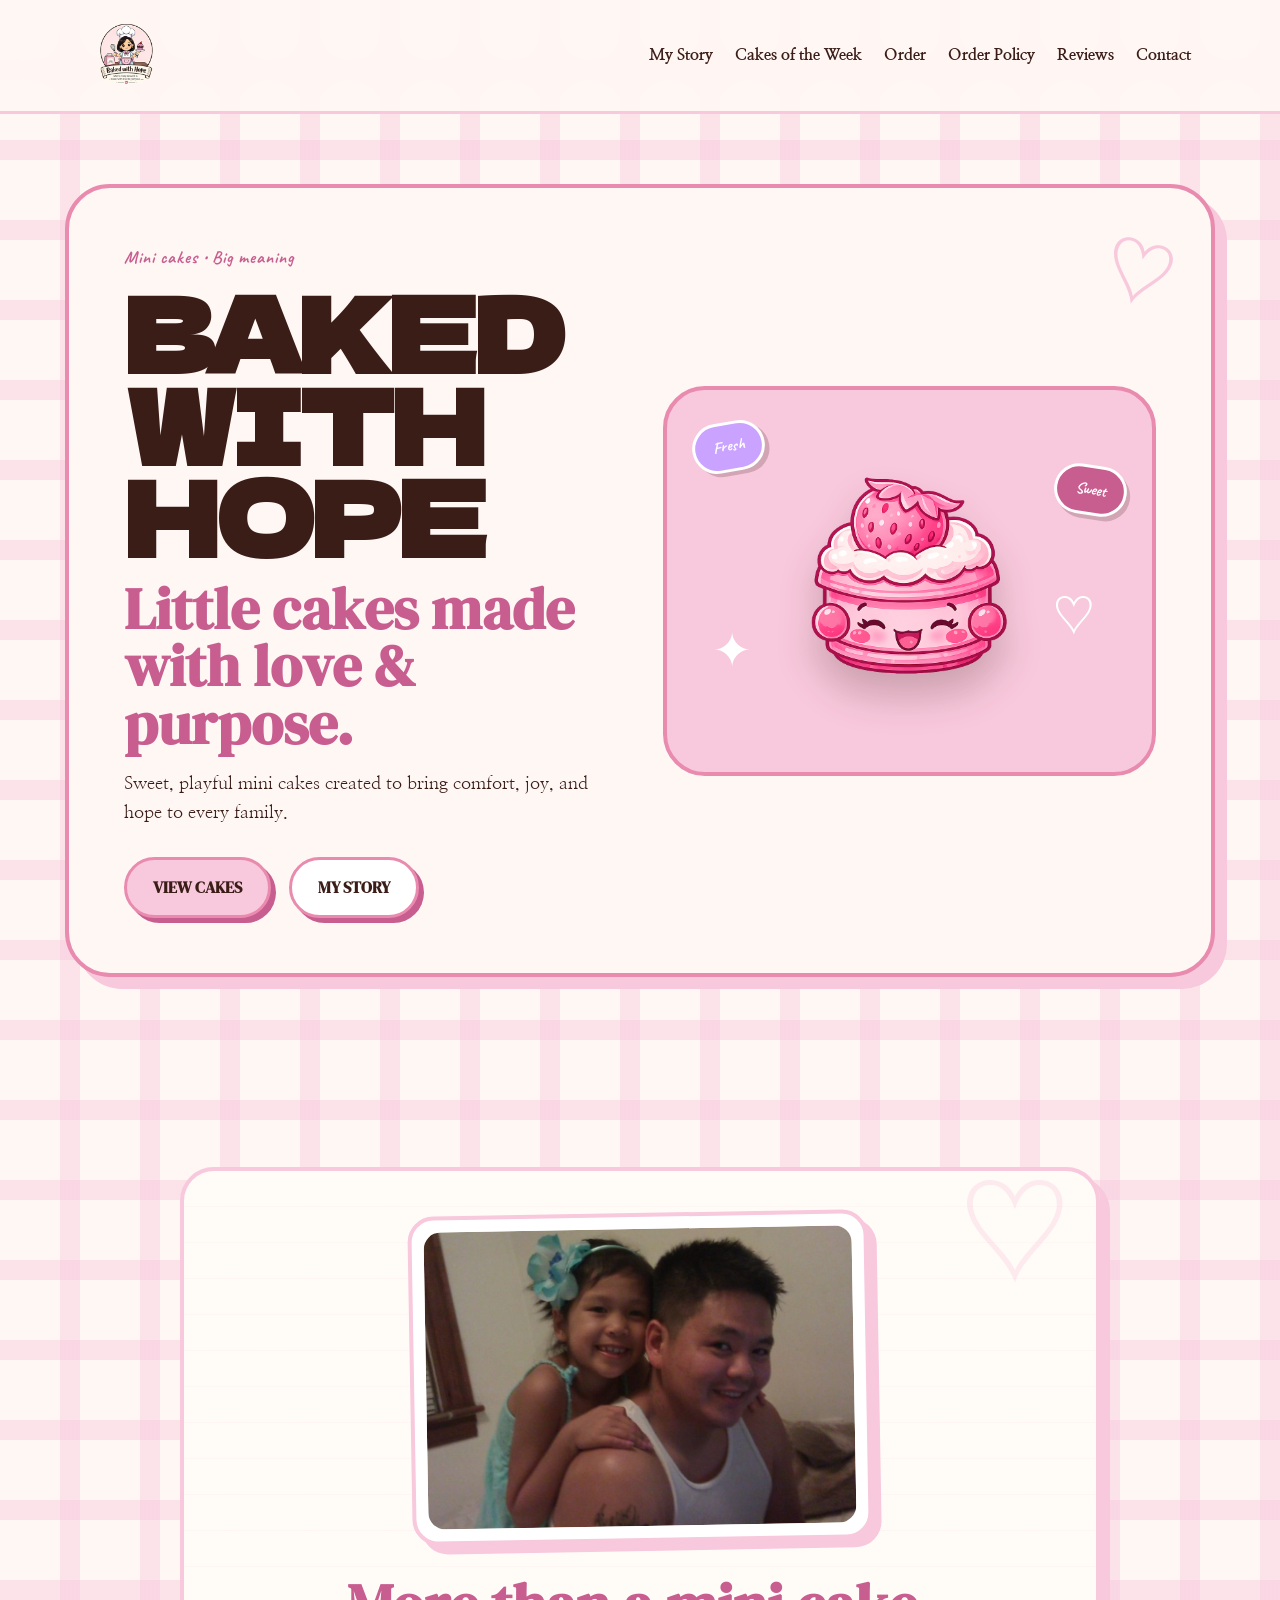
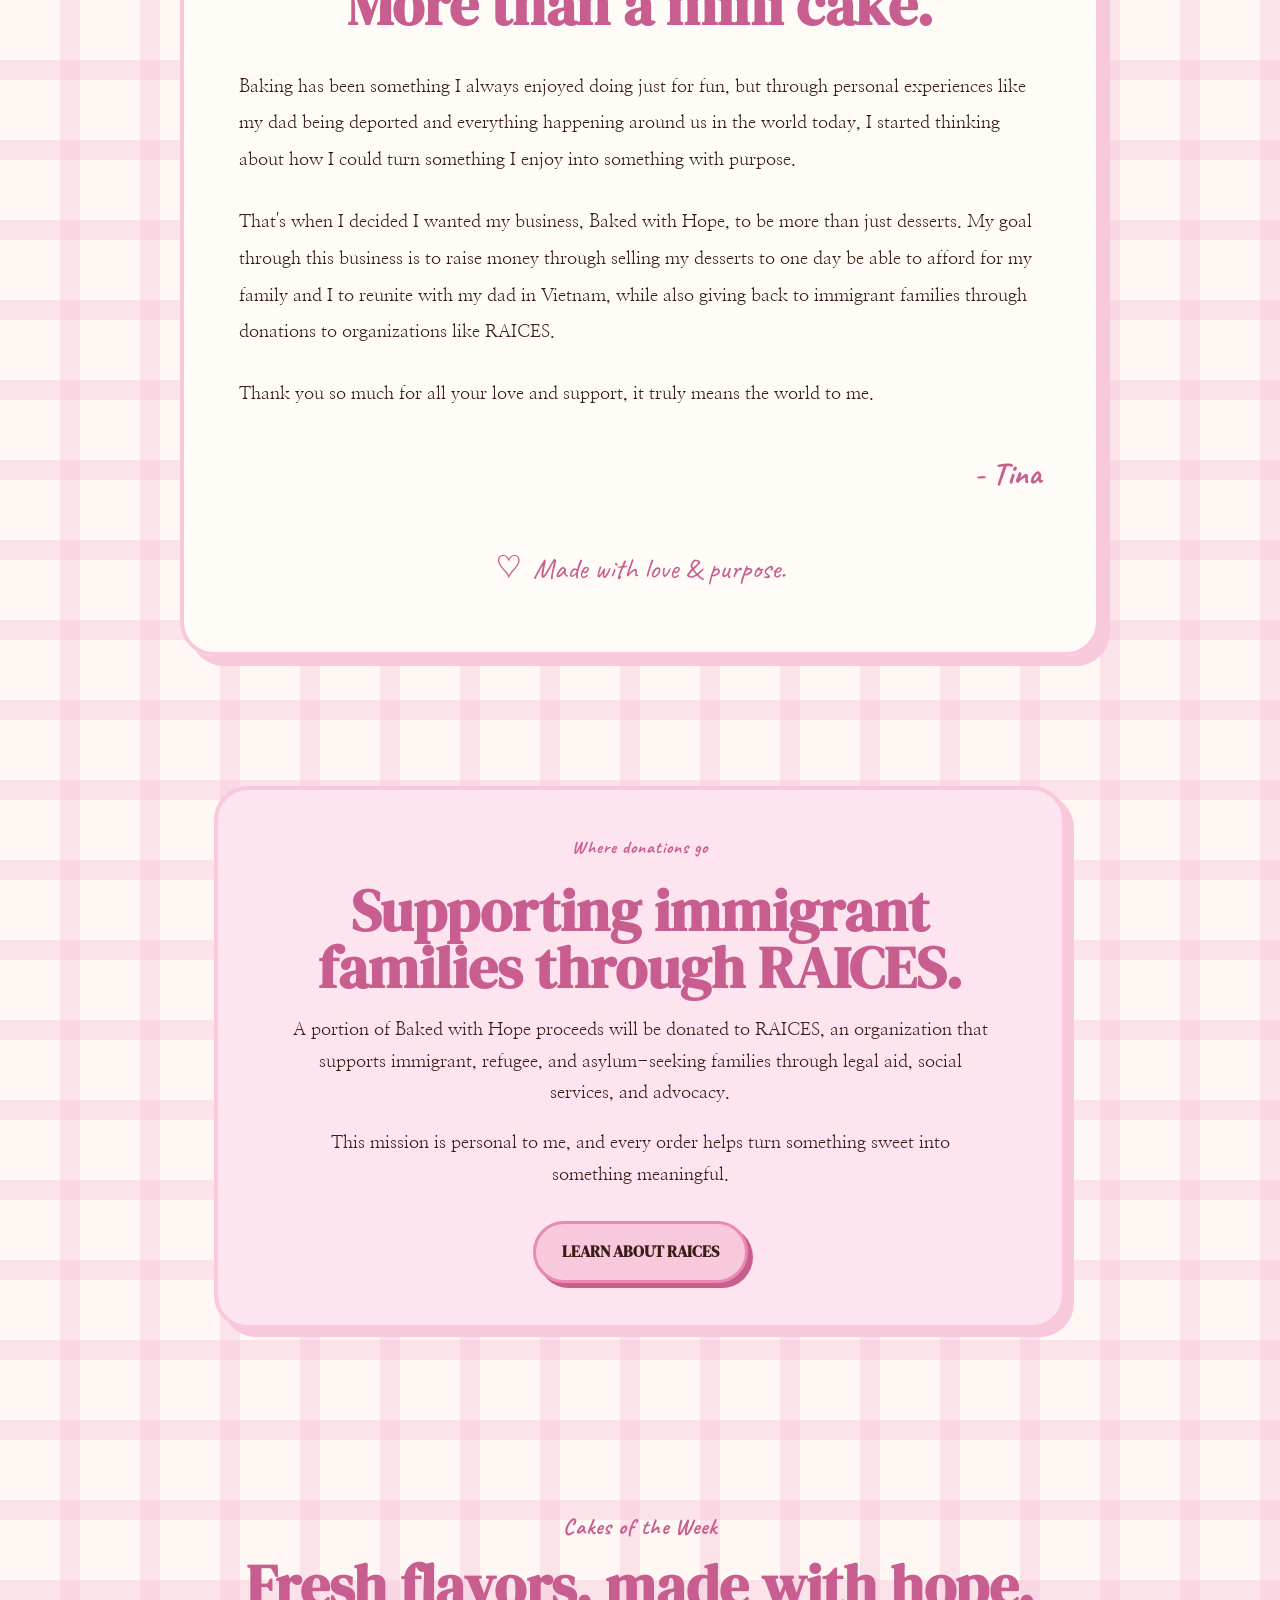
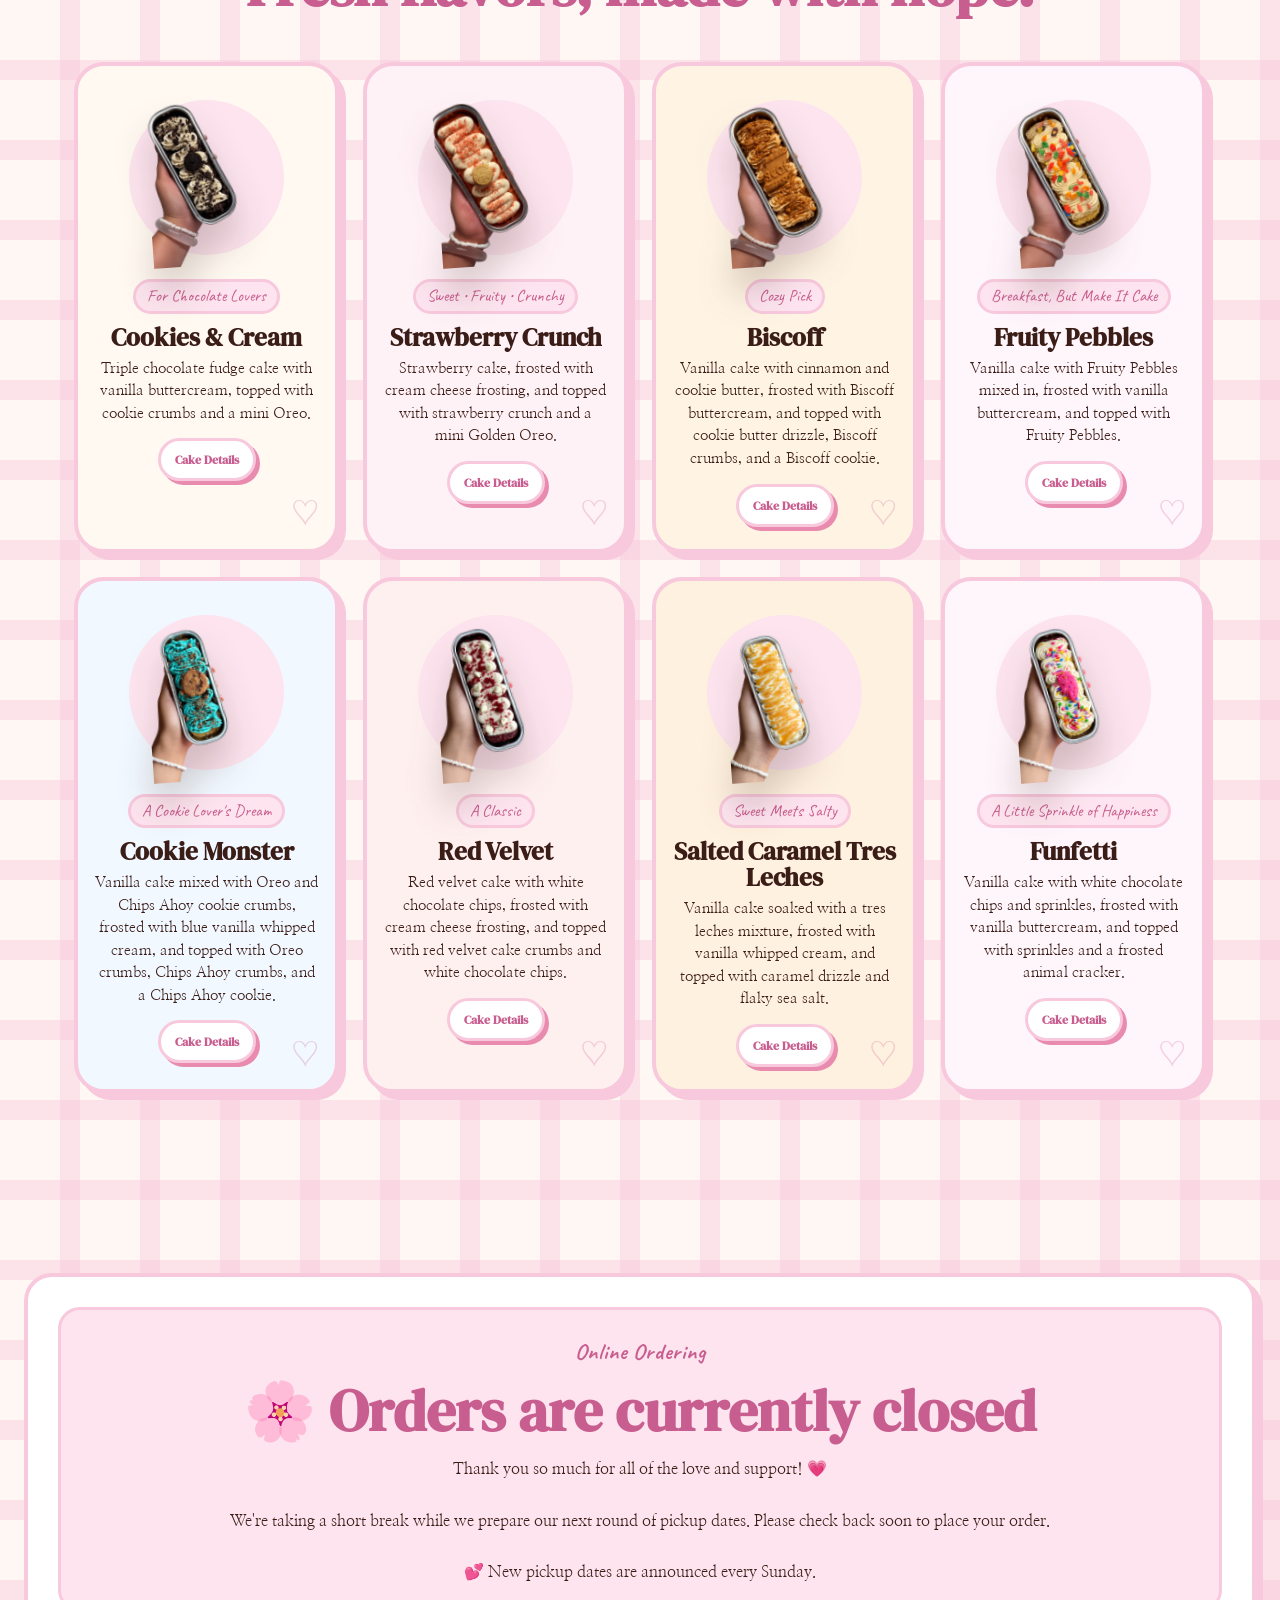
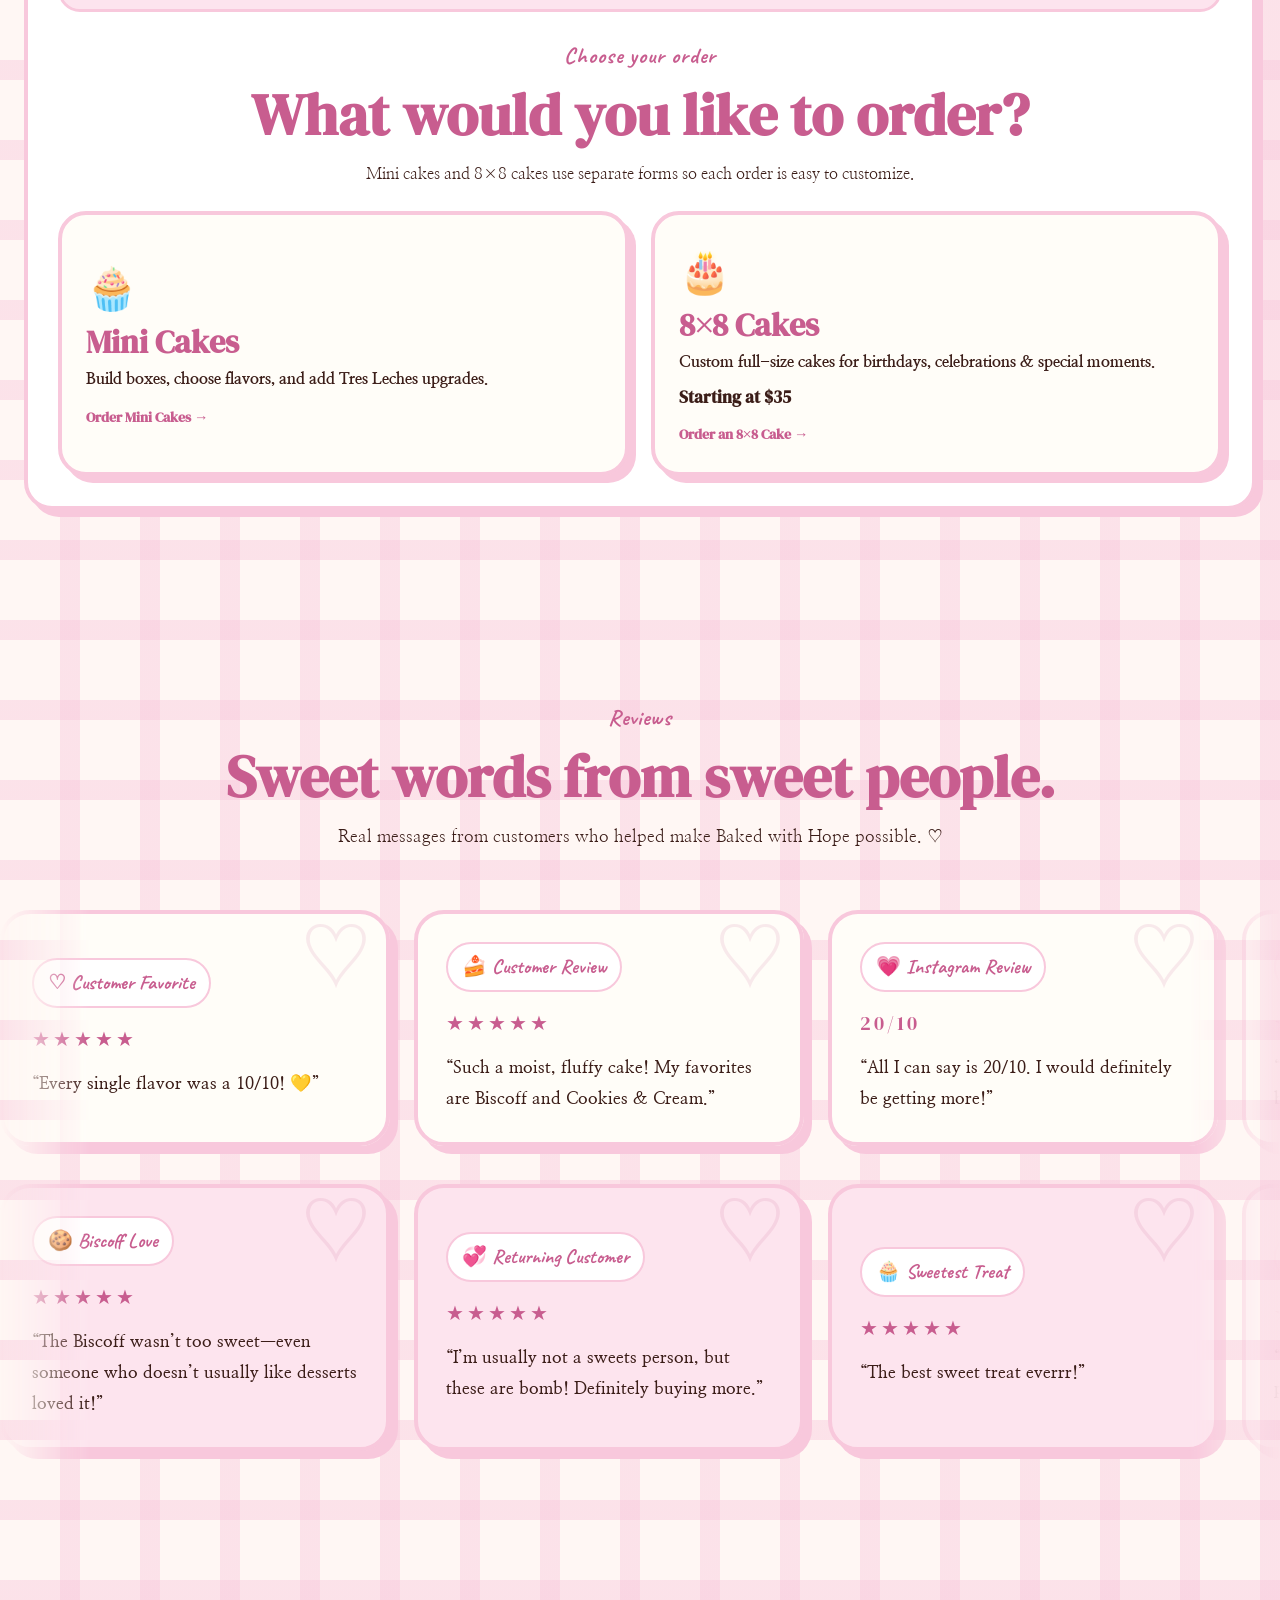
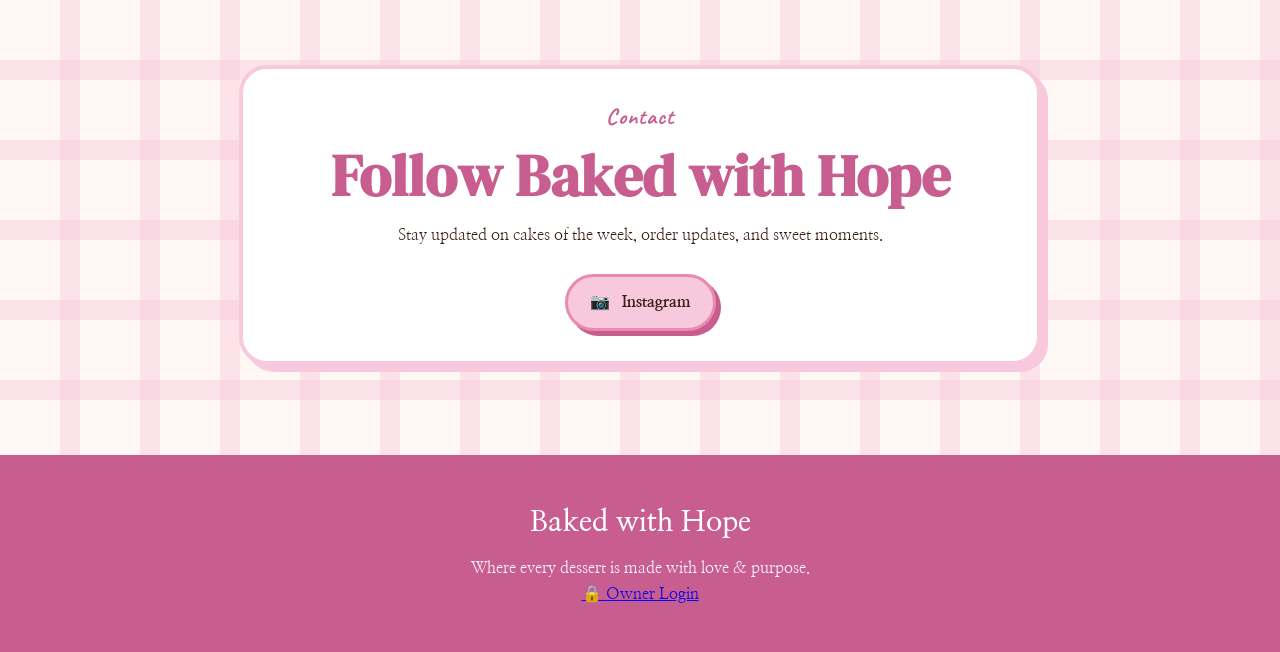
==== commit dcd79edc: "Update stylesheet version and simplify button markup" ====
--- a/index.html
+++ b/index.html
@@ -6,7 +6,7 @@
 
   <title>Baked with Hope | Mini Cakes Made with Love</title>
 
-  <link rel="stylesheet" href="style.css?v=17">
+  <link rel="stylesheet" href="style.css?v=18">
 
   <link rel="preconnect" href="https://fonts.googleapis.com">
   <link rel="preconnect" href="https://fonts.gstatic.com" crossorigin>
@@ -247,15 +247,8 @@
           <span class="order-category-action">Order Mini Cakes →</span>
         </button>
 
-        <button type="button" class="order-category-card order-category-card-photo" data-order-category="8x8">
-          <span class="order-category-photo-wrap">
-            <img
-              src="8x8-cake.jpeg"
-              alt="Baked with Hope 8×8 Biscoff celebration cake"
-              class="order-category-photo"
-            >
-          </span>
-
+        <button type="button" class="order-category-card" data-order-category="8x8">
+          <span class="order-category-icon" aria-hidden="true">🎂</span>
           <span class="order-category-title">8×8 Cakes</span>
           <span class="order-category-copy">Custom full-size cakes for birthdays, celebrations &amp; special moments.</span>
           <span class="order-category-price">Starting at $35</span>
@@ -2564,3 +2557,4 @@
 
 </body>
 </html>
+   
--- a/style.css
+++ b/style.css
@@ -4431,3 +4431,85 @@
     text-align: center;
   }
 }
+
+
+/* =========================================================
+   ORDER PREVIEW WHEN CLOSED + 8×8 PHOTO FIT FIX
+   ========================================================= */
+
+.order-preview-mode::before {
+  content: "Preview only — ordering is currently closed.";
+  display: block;
+  margin: 0 0 18px;
+  padding: 12px 16px;
+  text-align: center;
+  color: var(--hot-pink);
+  background: var(--pale-pink);
+  border: 2px dashed var(--medium-pink);
+  border-radius: 16px;
+  font-weight: 900;
+}
+
+.order-preview-mode button[type="submit"] {
+  opacity: 0.6;
+  cursor: not-allowed;
+  box-shadow: none;
+  transform: none;
+}
+
+.order-category-card-photo {
+  align-self: stretch;
+}
+
+.order-category-photo-wrap {
+  width: 100%;
+  height: 360px;
+  display: flex;
+  align-items: center;
+  justify-content: center;
+  overflow: hidden;
+  padding: 12px;
+  background: #f8e8e4;
+  border-bottom: 3px solid var(--soft-pink);
+}
+
+.order-category-photo {
+  width: 100%;
+  height: 100%;
+  max-width: 100%;
+  display: block;
+  object-fit: contain;
+  object-position: center;
+  border-radius: 18px;
+}
+
+.order-category-card-photo:hover .order-category-photo {
+  transform: scale(1.015);
+}
+
+.eight-order-hero-image {
+  display: flex;
+  align-items: center;
+  justify-content: center;
+  padding: 10px;
+}
+
+.eight-order-hero-image img {
+  width: 100%;
+  height: auto;
+  max-height: 520px;
+  aspect-ratio: auto;
+  object-fit: contain;
+  object-position: center;
+  border-radius: 14px;
+}
+
+@media (max-width: 700px) {
+  .order-category-photo-wrap {
+    height: 320px;
+  }
+
+  .eight-order-hero-image img {
+    max-height: 440px;
+  }
+}
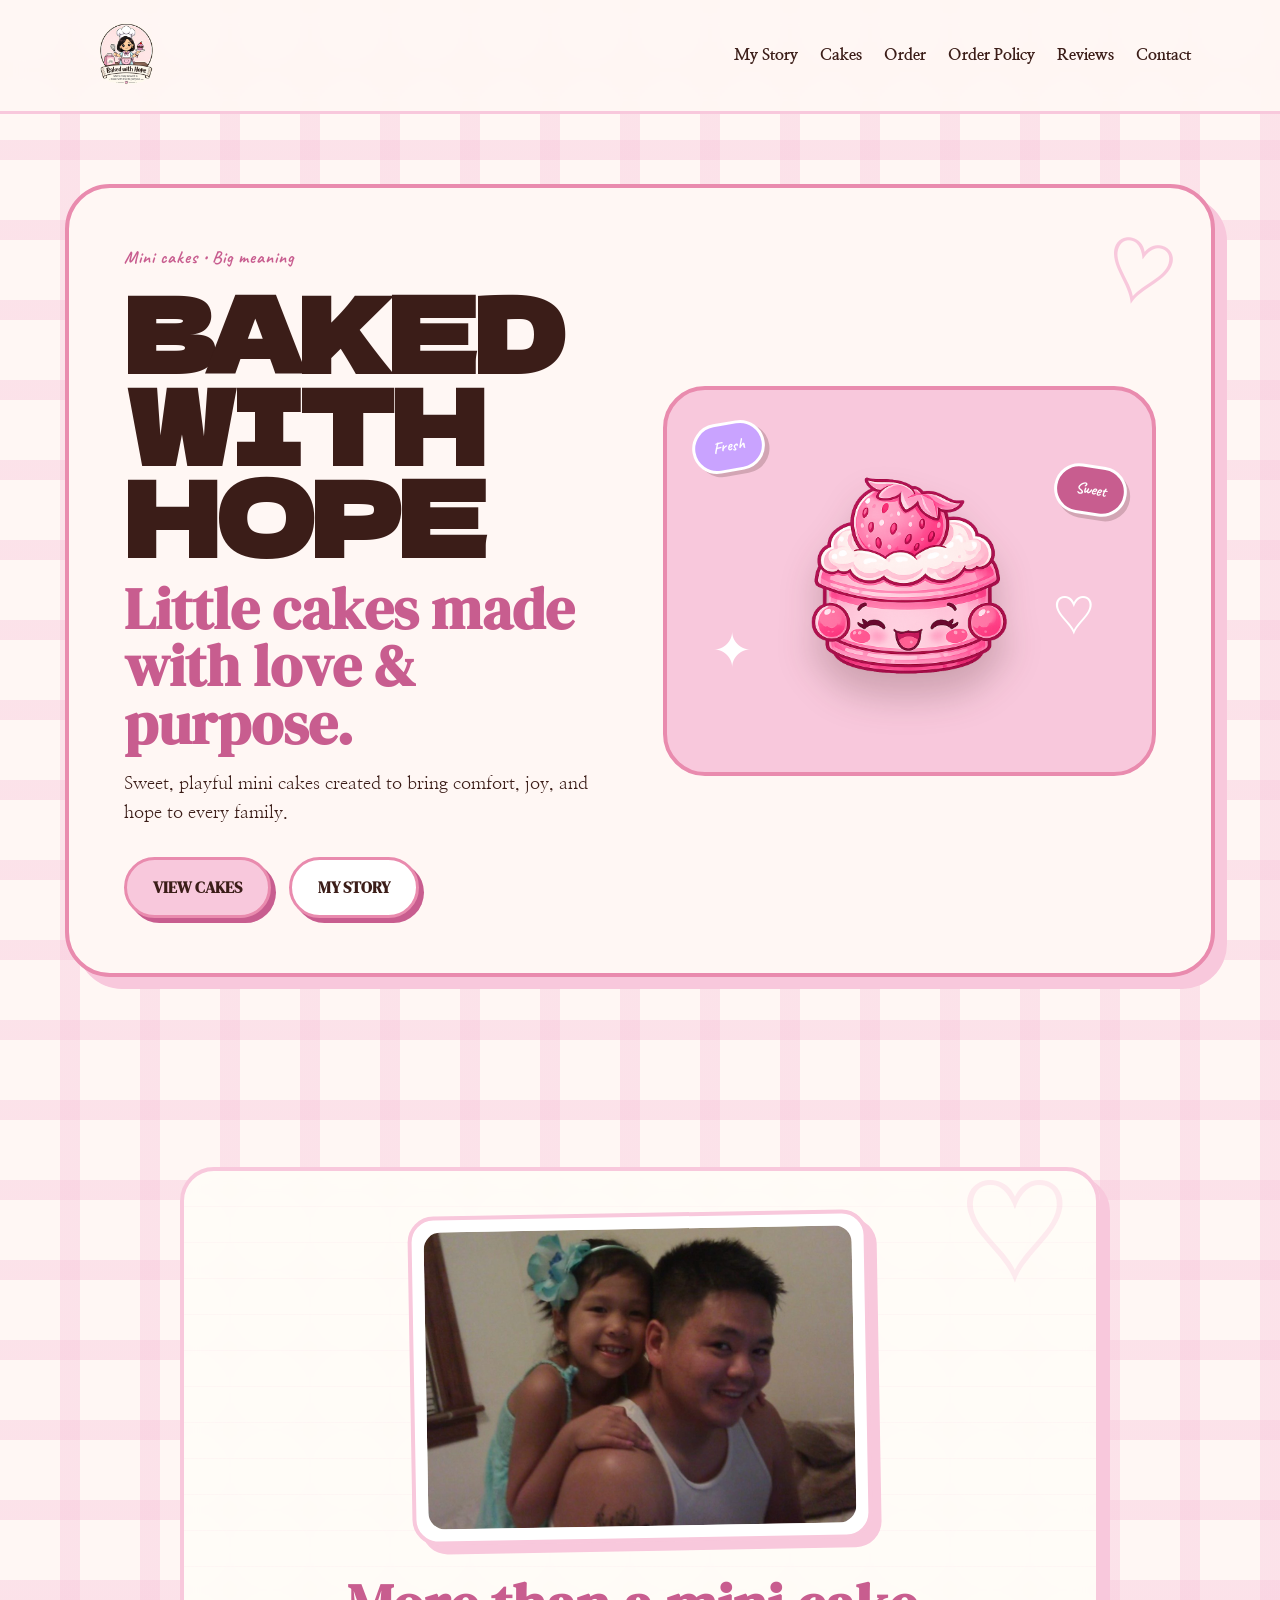
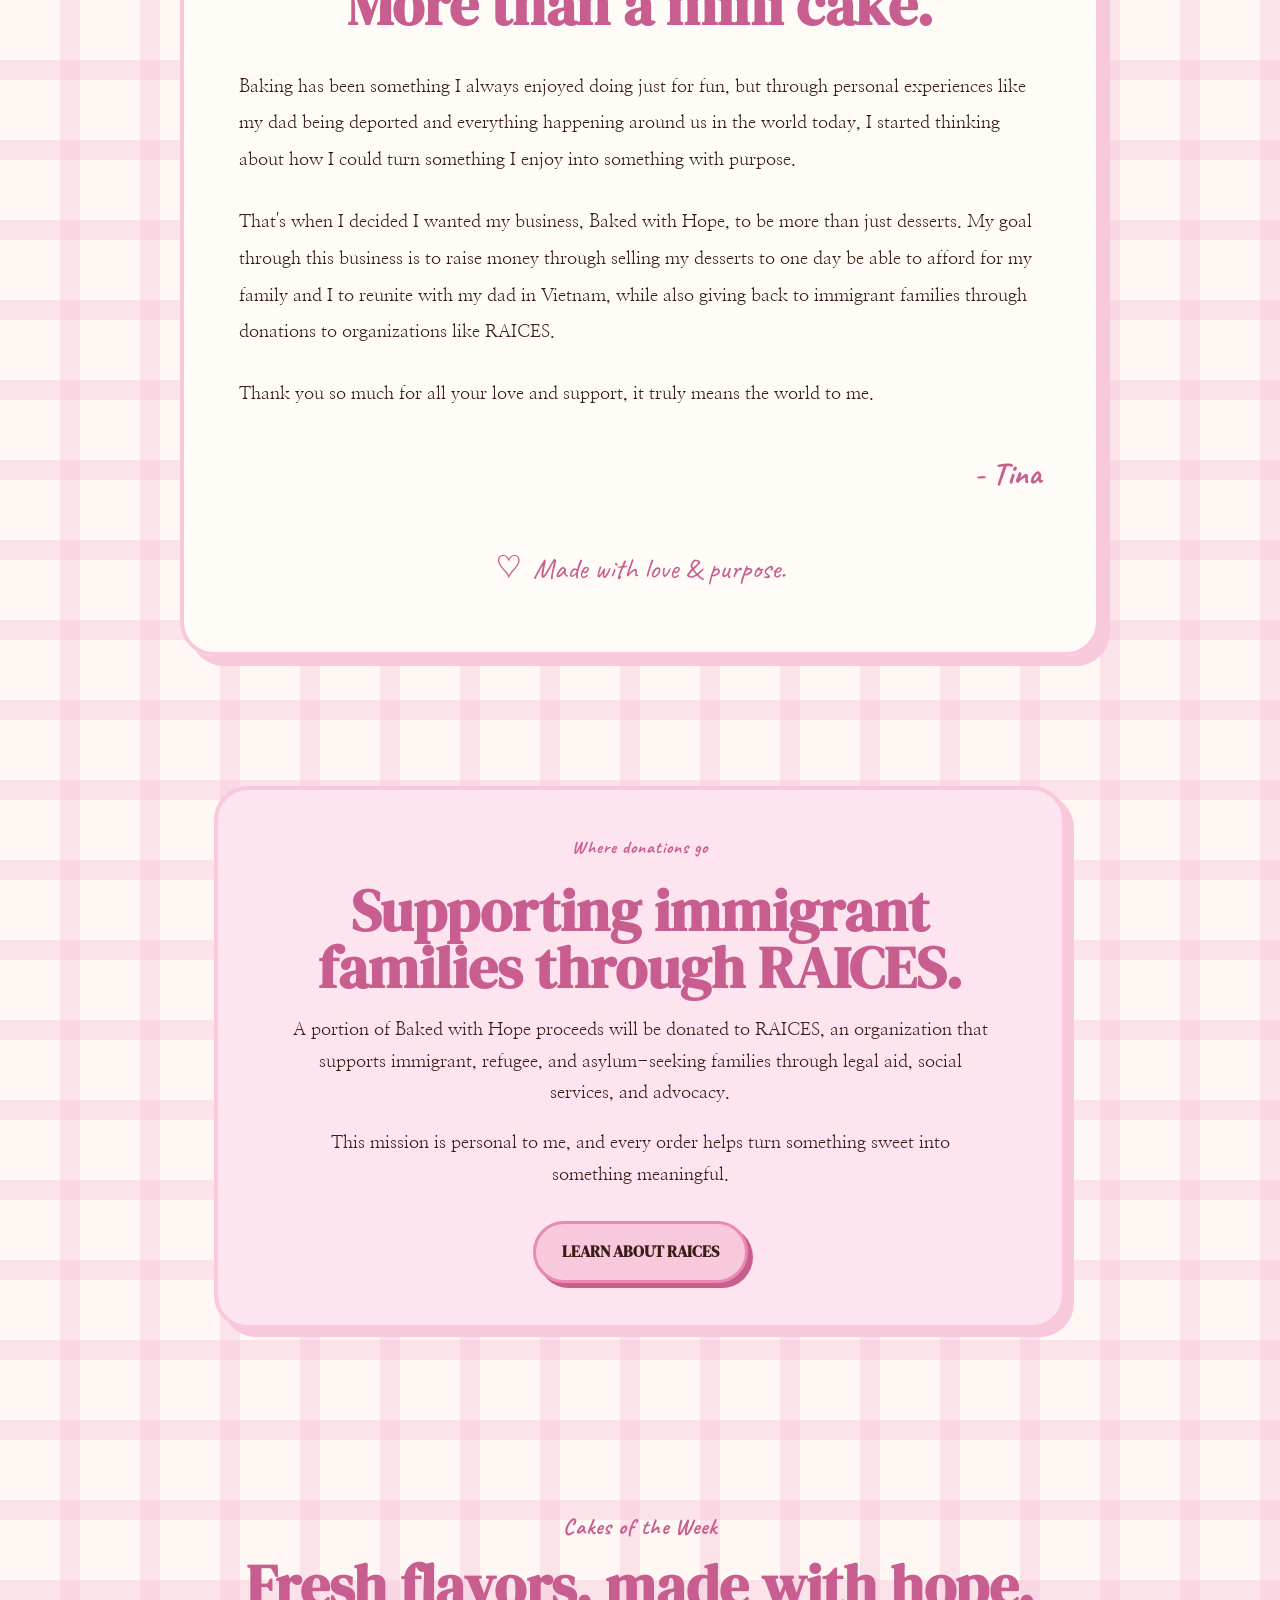
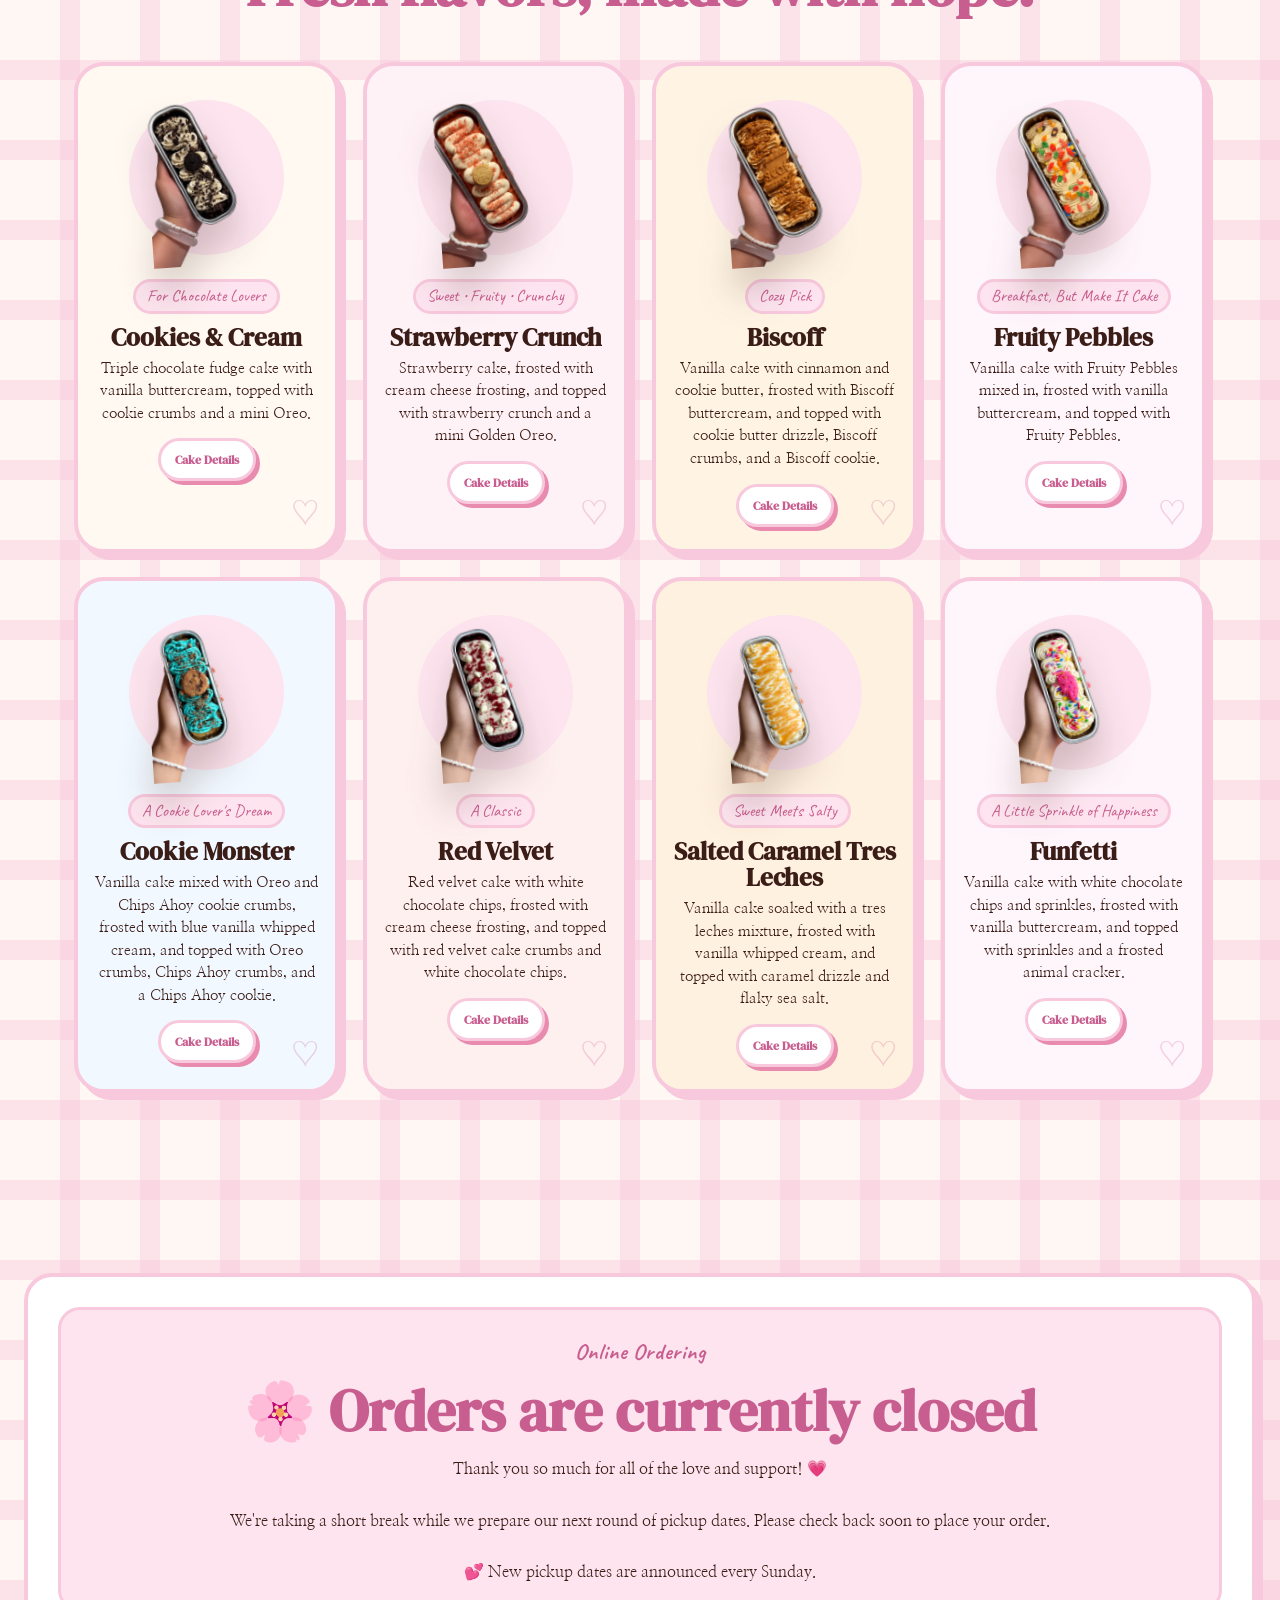
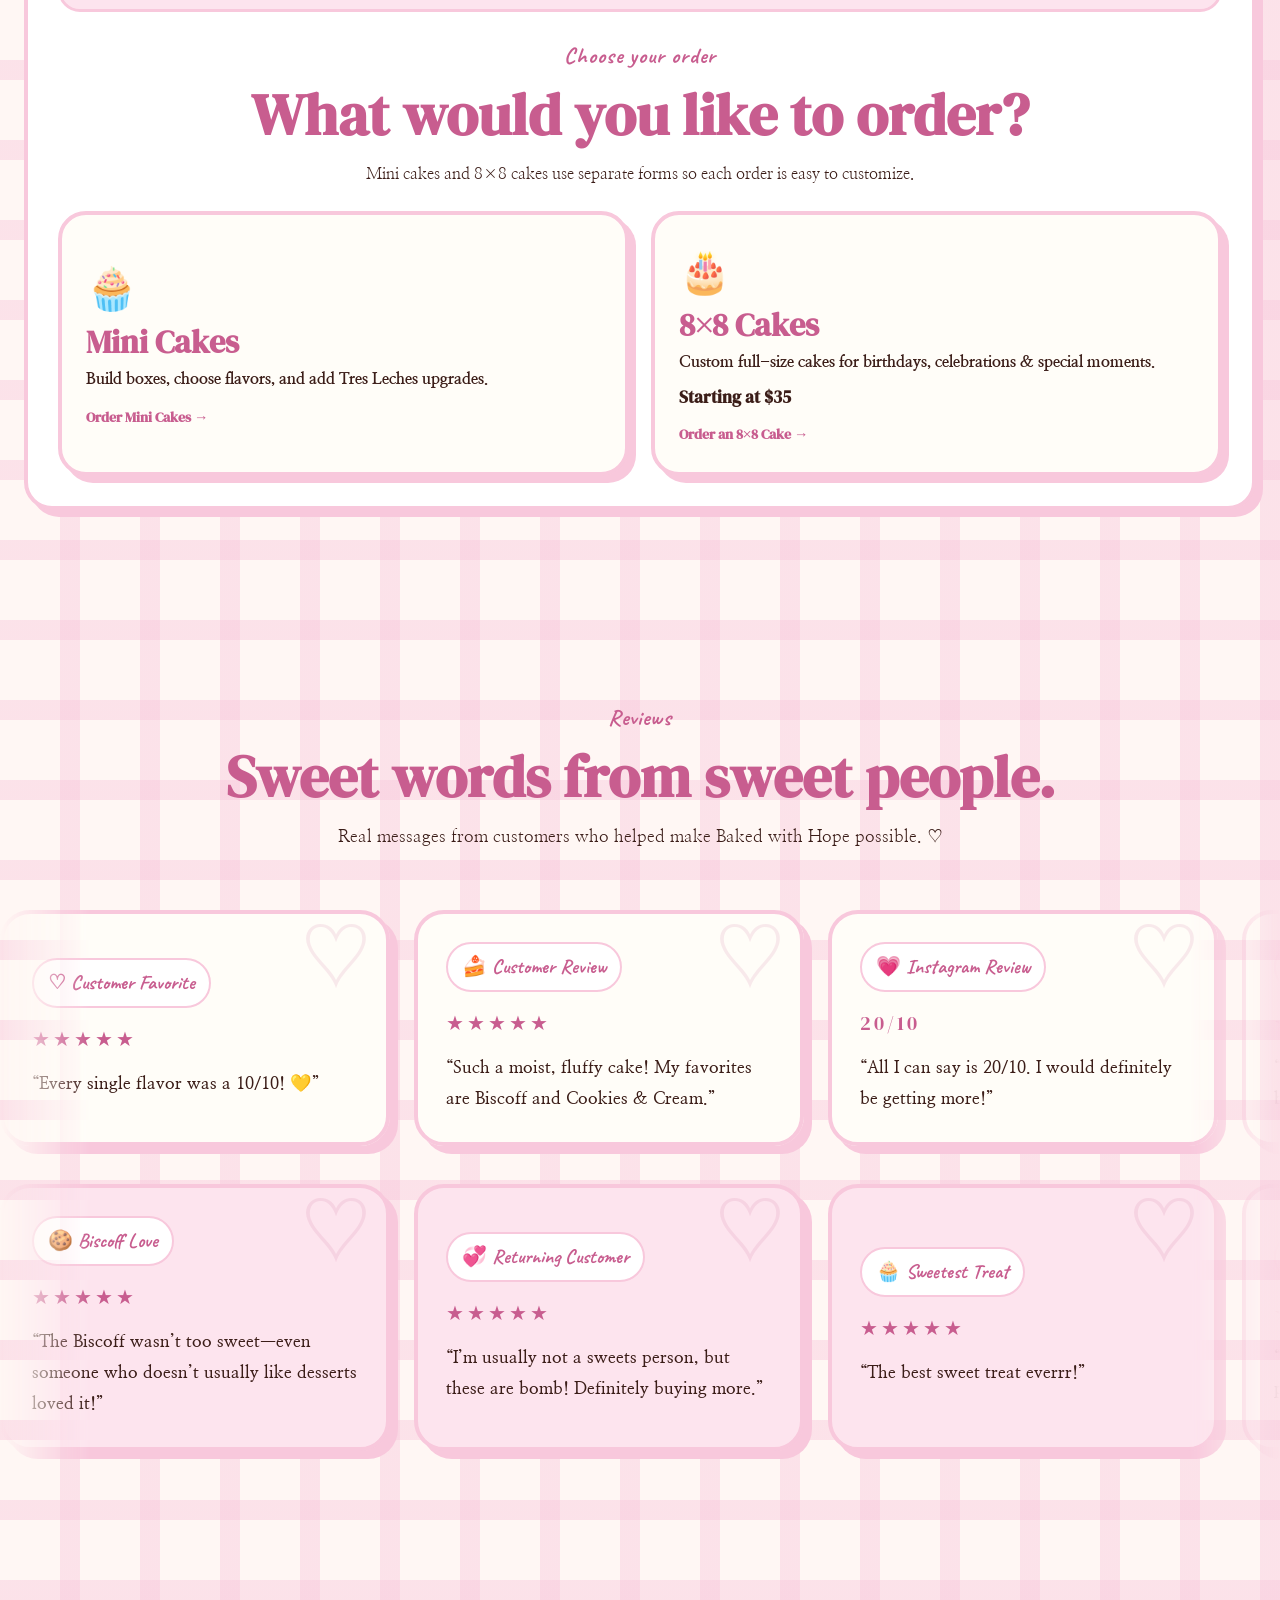
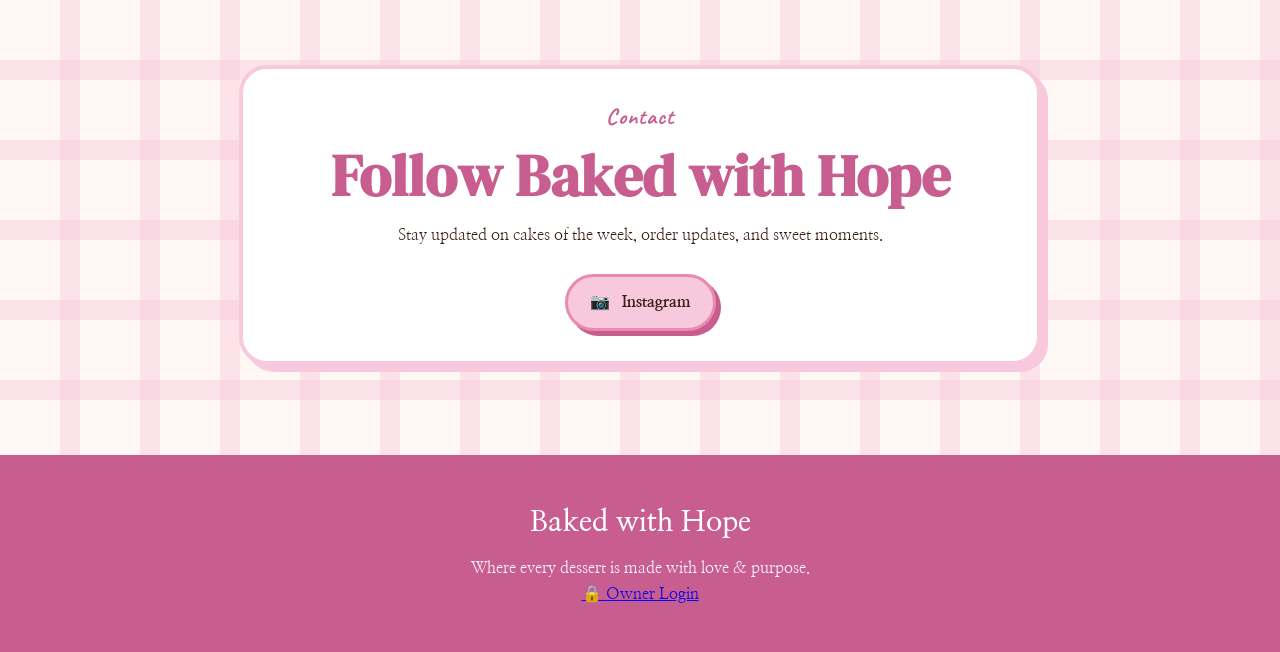
==== commit 45691889: "Update stylesheet version and remove design notes Updated stylesheet version and modified navigation" ====
--- a/index.html
+++ b/index.html
@@ -6,7 +6,7 @@
 
   <title>Baked with Hope | Mini Cakes Made with Love</title>
 
-  <link rel="stylesheet" href="style.css?v=18">
+  <link rel="stylesheet" href="style.css?v=19">
 
   <link rel="preconnect" href="https://fonts.googleapis.com">
   <link rel="preconnect" href="https://fonts.gstatic.com" crossorigin>
@@ -23,7 +23,7 @@
 
     <div class="nav-links">
       <a href="#story">My Story</a>
-      <a href="#cakes">Cakes of the Week</a>
+      <a href="#cakes">Cakes</a>
       <a href="#orders">Order</a>
       <a href="order-policy.html" class="open-policy-link">Order Policy</a>
       <a href="#reviews">Reviews</a>
@@ -622,12 +622,6 @@
             required
           >
 
-          <label for="eightDesignNotes">Cake design / special requests</label>
-          <textarea
-            id="eightDesignNotes"
-            maxlength="500"
-            placeholder="Tell us about the theme, wording, colors, or any details you want Tina to know."
-          ></textarea>
         </fieldset>
 
         <fieldset class="eight-cake-options">
@@ -1679,18 +1673,10 @@
       "eightOccasion"
     ).value.trim();
 
-  const designNotes =
-    document.getElementById(
-      "eightDesignNotes"
-    ).value.trim();
-
   const detailLines = [
     `Flavor: ${eightFlavorSelect.value}`,
     `Occasion: ${occasion}`,
-    `Add-ons: ${addOns.length ? addOns.join(" | ") : "None"}`,
-    designNotes
-      ? `Design / Special Requests: ${designNotes}`
-      : ""
+    `Add-ons: ${addOns.length ? addOns.join(" | ") : "None"}`
   ].filter(Boolean);
 
   return {
@@ -1706,7 +1692,7 @@
     payment: eightPayment.value,
     pickupDate: eightState.selectedDate,
     pickupTimeframe: eightPickupTimeframe.value,
-    notes: designNotes,
+    notes: "",
     customPackaging: {
       enabled: false,
       occasion: "",
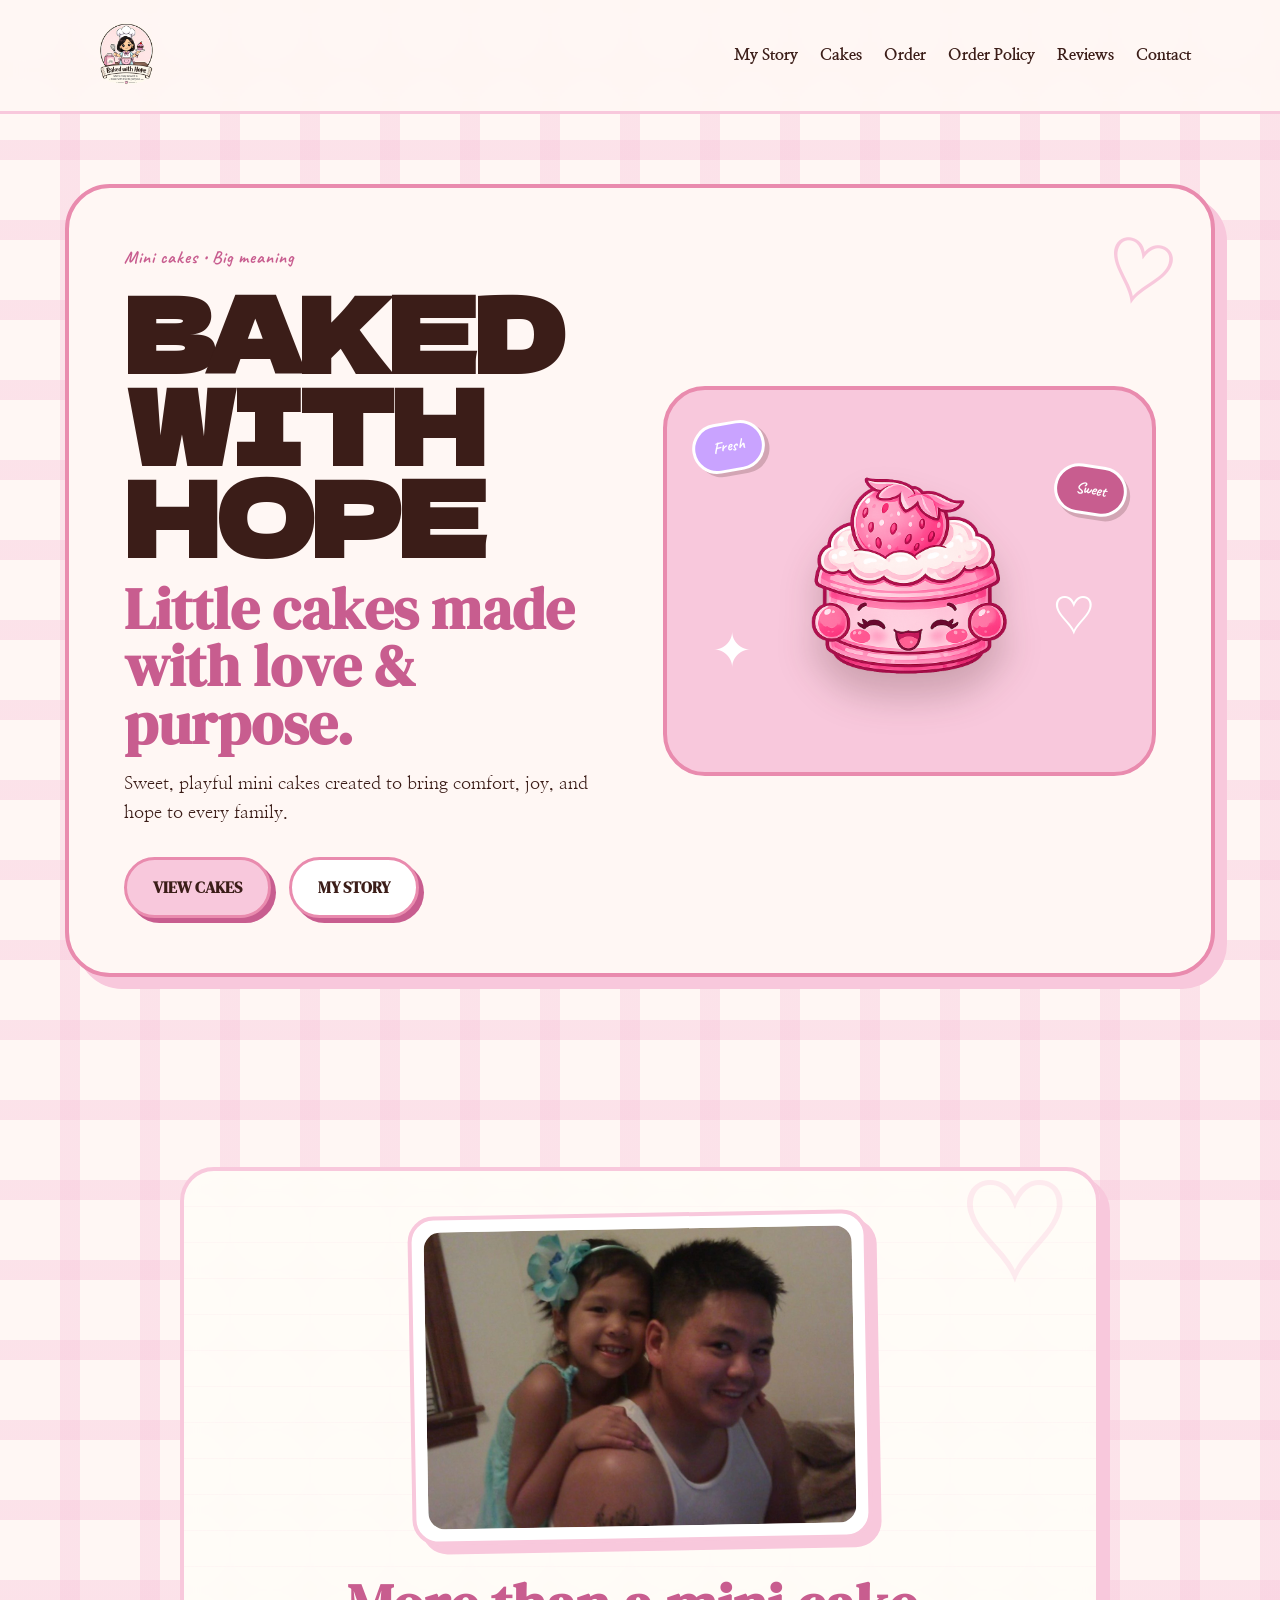
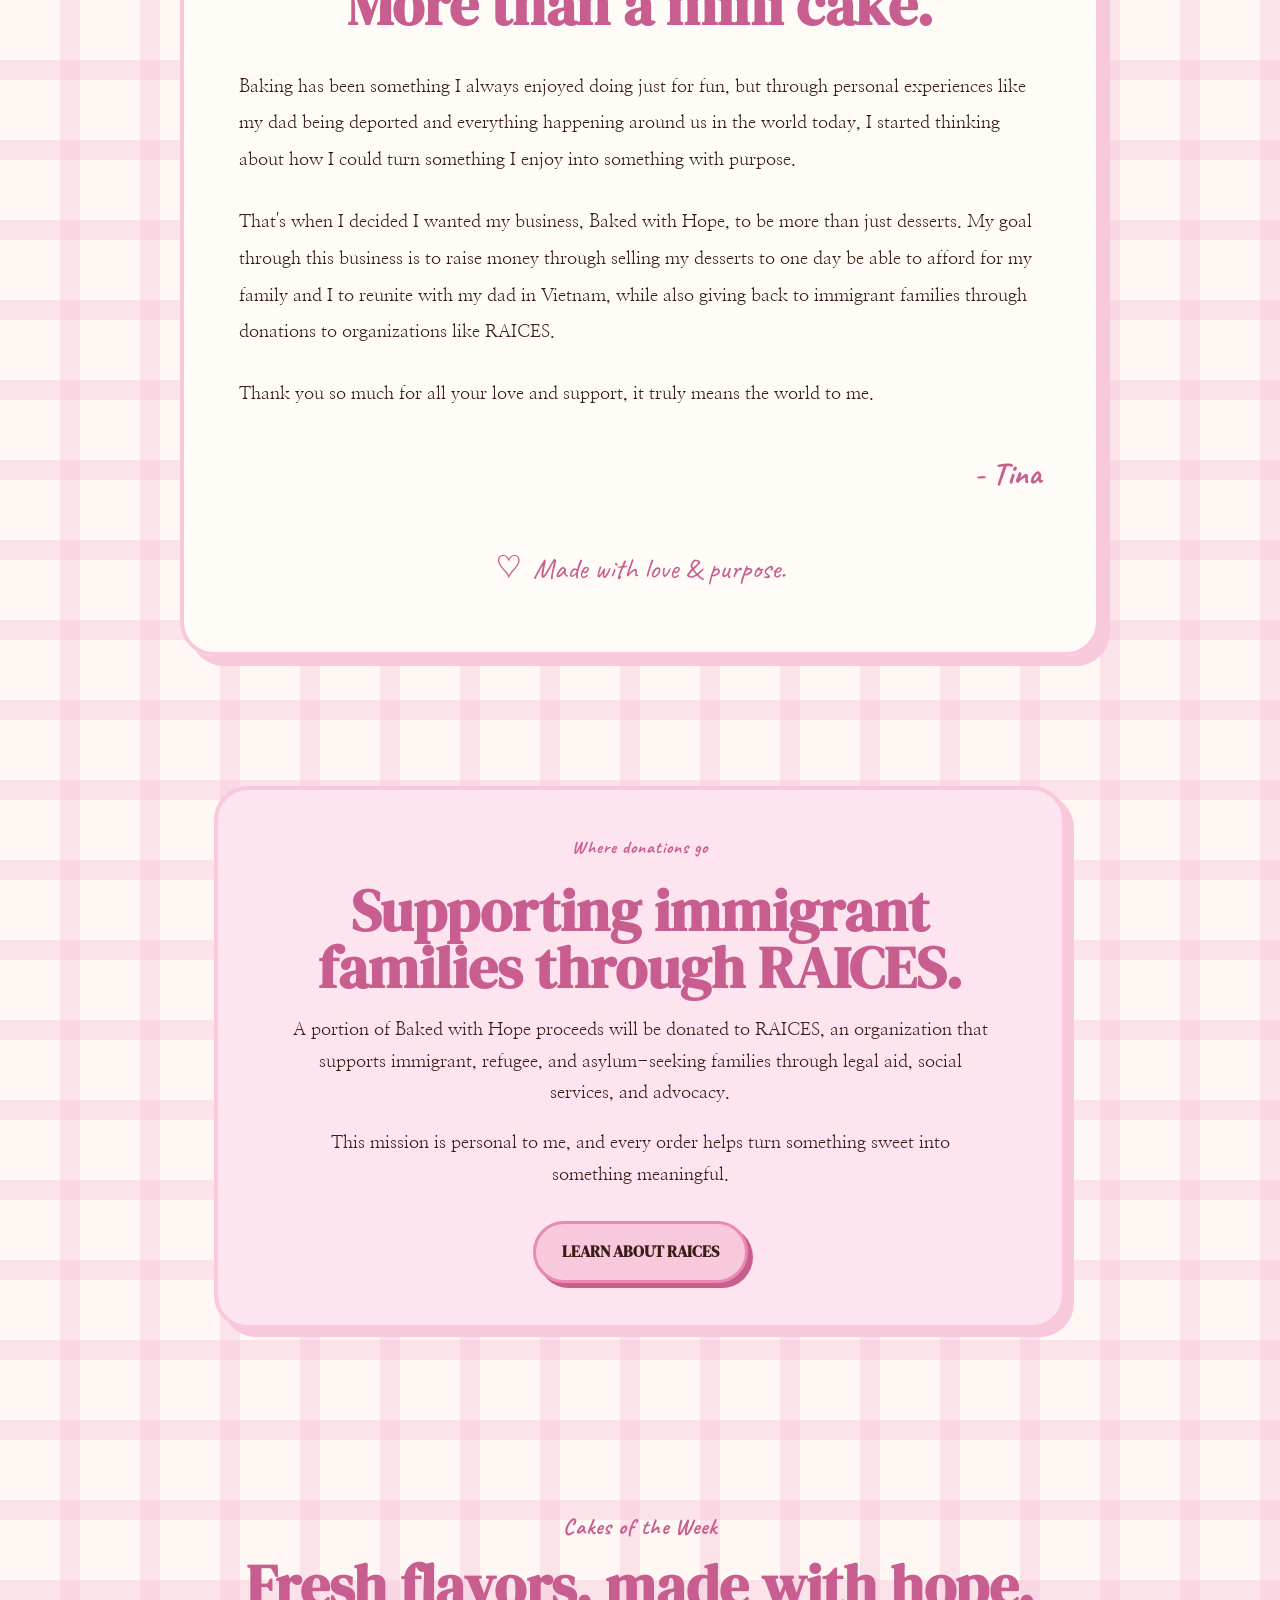
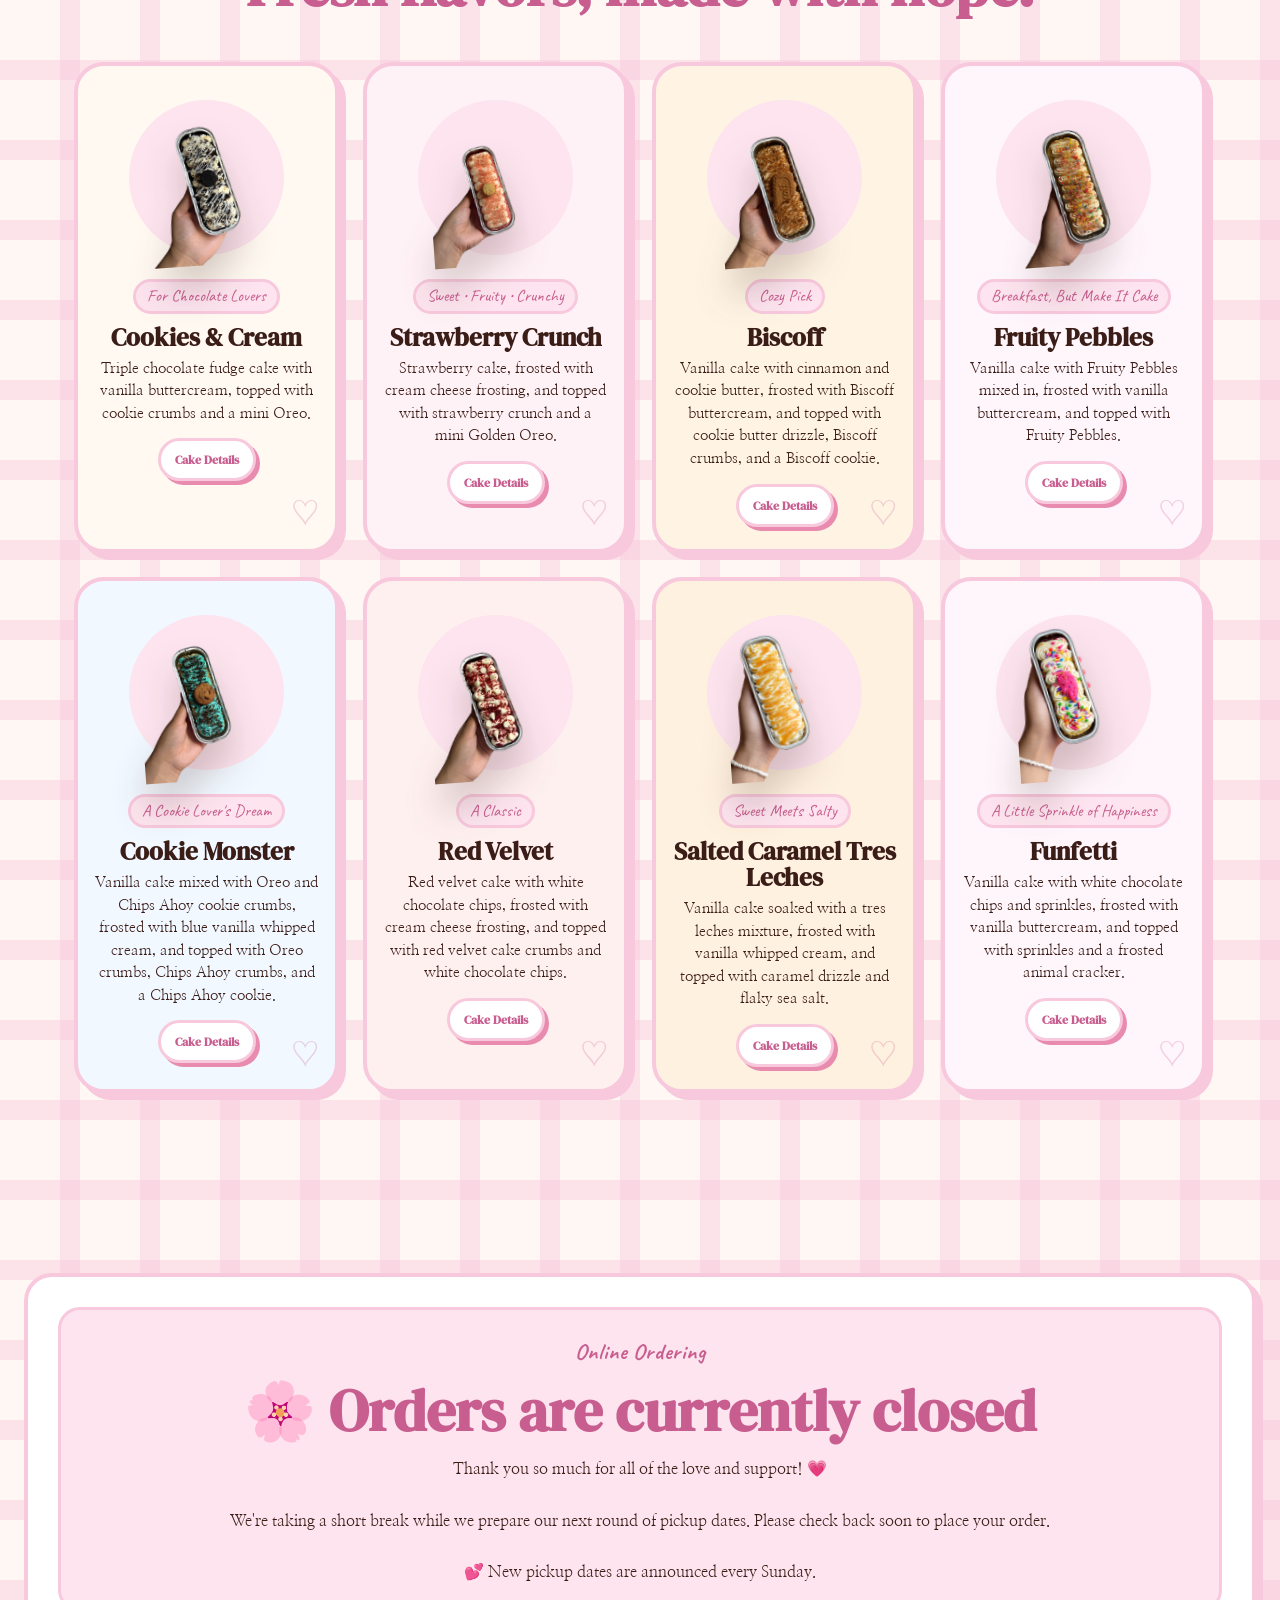
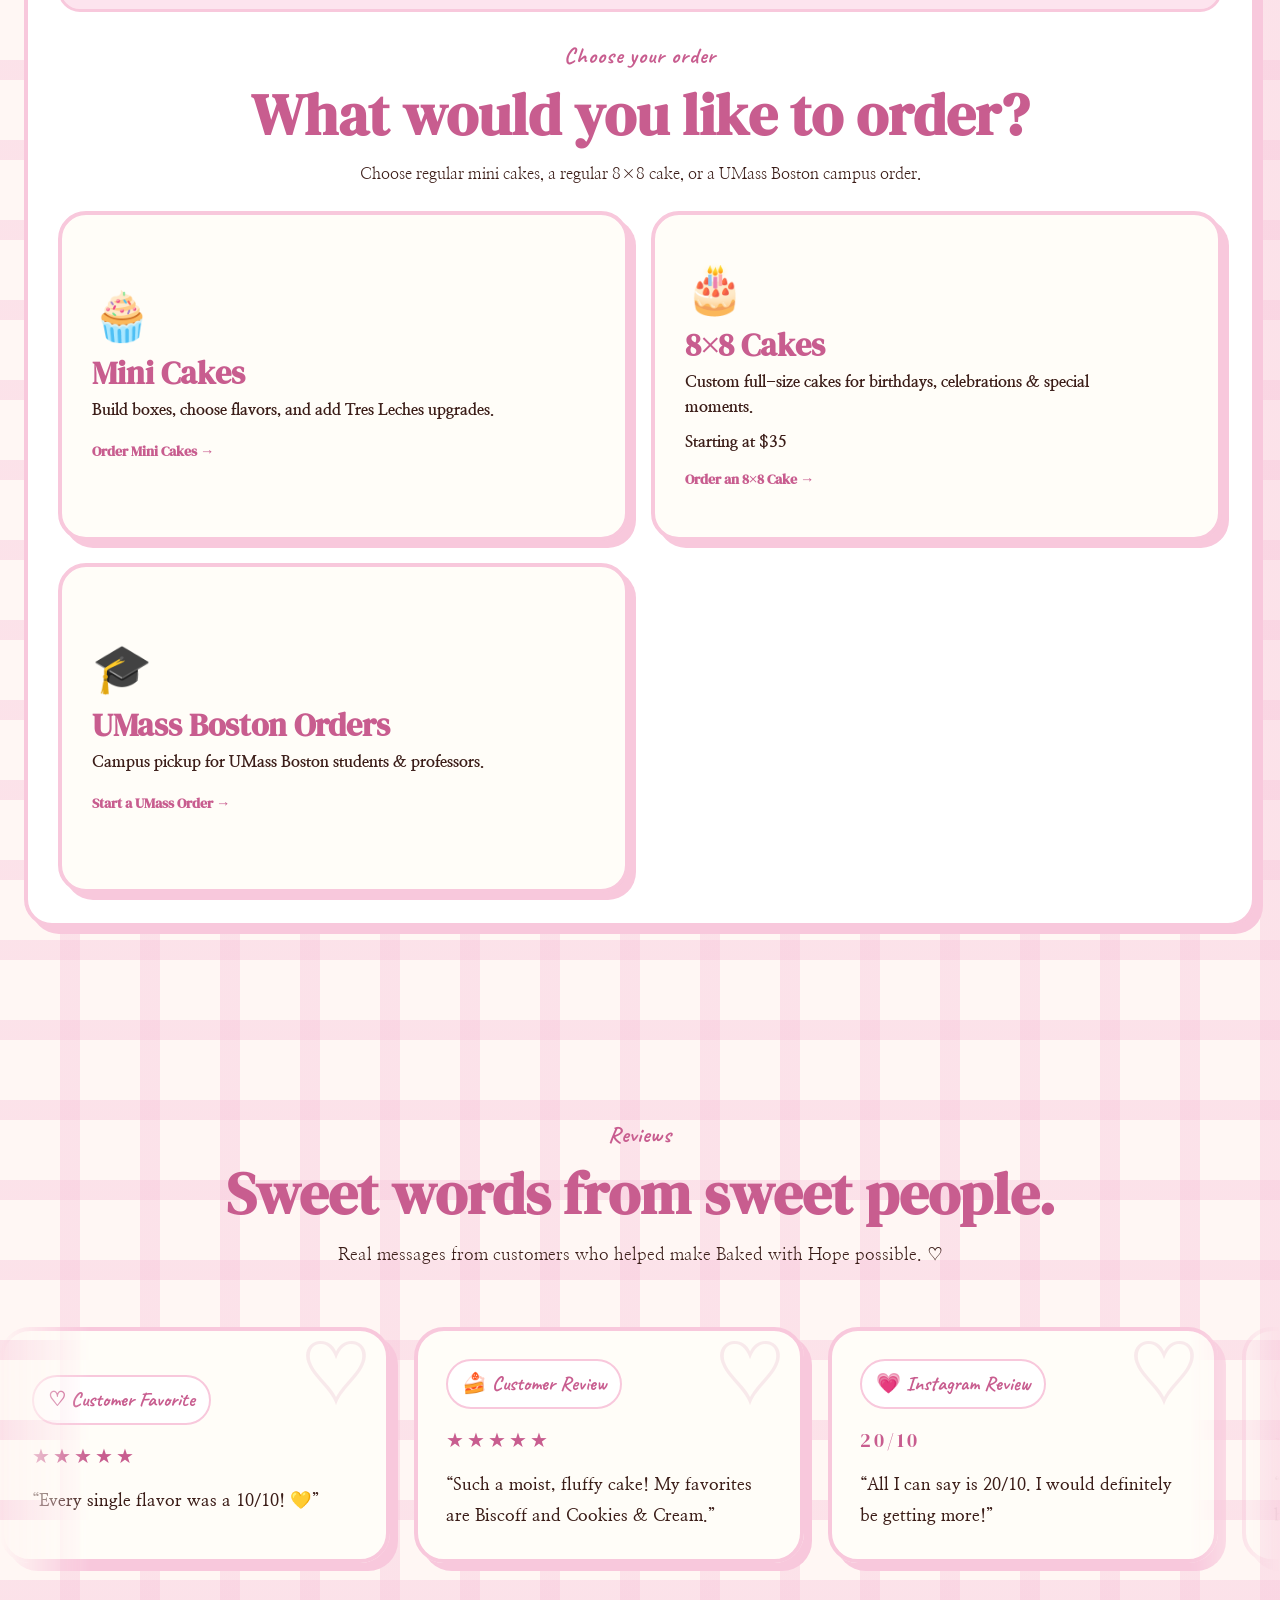
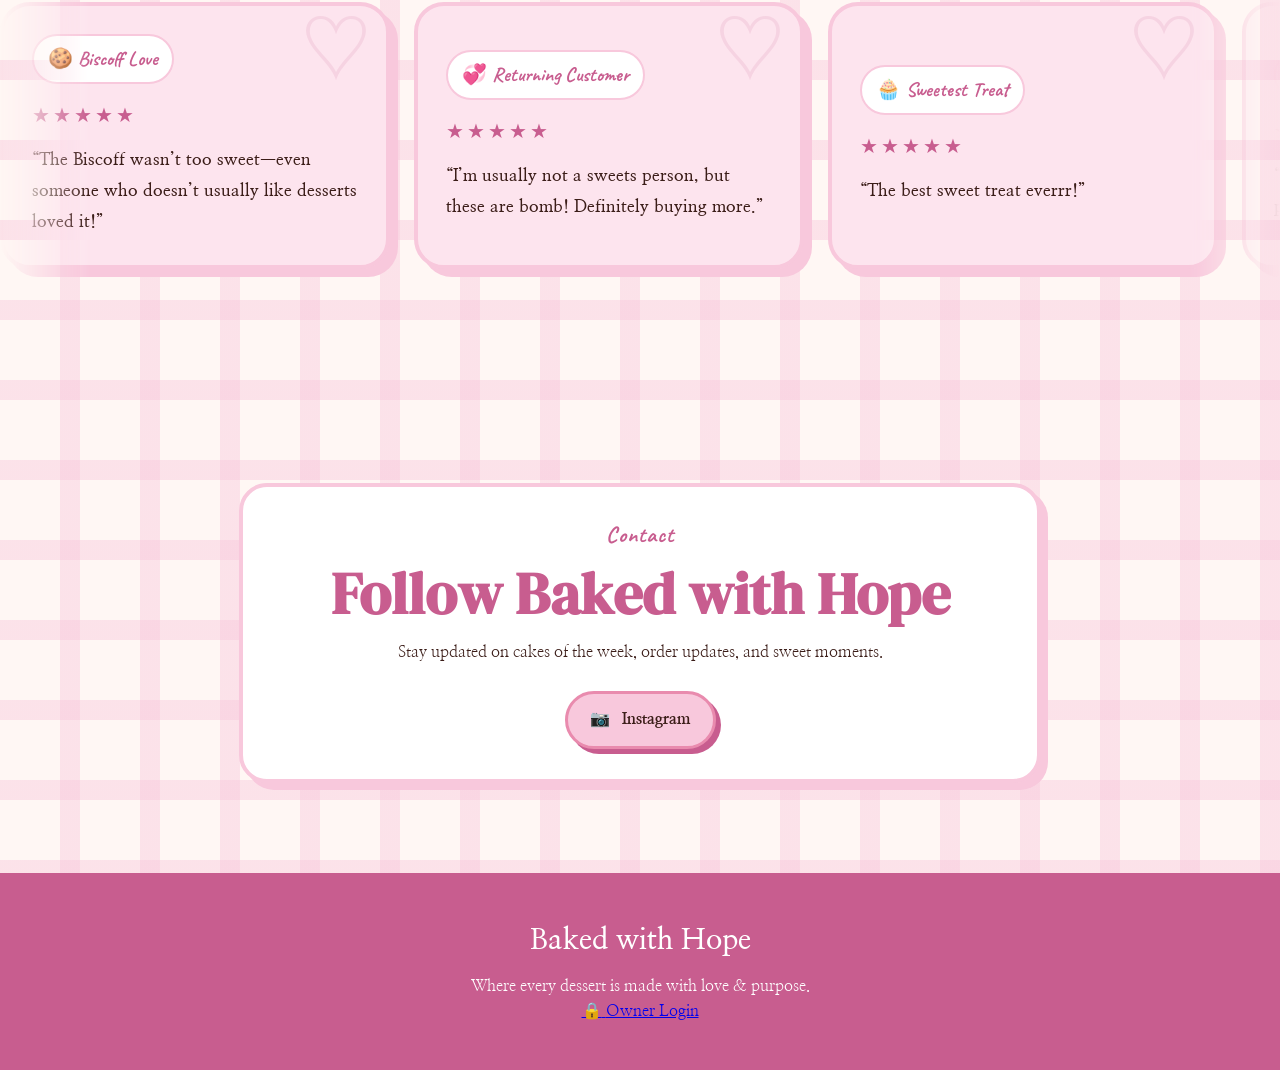
==== commit f1435418: "Update index.html" ====
--- a/index.html
+++ b/index.html
@@ -6,7 +6,7 @@
 
   <title>Baked with Hope | Mini Cakes Made with Love</title>
 
-  <link rel="stylesheet" href="style.css?v=19">
+  <link rel="stylesheet" href="style.css?v=20">
 
   <link rel="preconnect" href="https://fonts.googleapis.com">
   <link rel="preconnect" href="https://fonts.gstatic.com" crossorigin>
@@ -236,7 +236,7 @@
       <div class="order-category-heading">
         <p class="mini-label">Choose your order</p>
         <h2>What would you like to order?</h2>
-        <p>Mini cakes and 8×8 cakes use separate forms so each order is easy to customize.</p>
+        <p>Choose regular mini cakes, a regular 8×8 cake, or a UMass Boston campus order.</p>
       </div>
 
       <div class="order-category-grid">
@@ -254,11 +254,50 @@
           <span class="order-category-price">Starting at $35</span>
           <span class="order-category-action">Order an 8×8 Cake →</span>
         </button>
+
+        <button type="button" class="order-category-card umass-order-card" data-order-category="umass">
+          <span class="order-category-icon" aria-hidden="true">🎓</span>
+          <span class="order-category-title">UMass Boston Orders</span>
+          <span class="order-category-copy">Campus pickup for UMass Boston students &amp; professors.</span>
+          <span class="order-category-action">Start a UMass Order →</span>
+        </button>
       </div>
     </div>
 
+    <div id="umassOrderChooser" class="order-form-shell umass-order-chooser" hidden>
+      <button type="button" class="back-to-order-types" data-back-to-main-order-types>← Back to order types</button>
+
+      <div class="umass-order-intro">
+        <p class="mini-label">UMass Boston Orders</p>
+        <h2>Choose your campus order</h2>
+        <p>
+          For UMass Boston students &amp; professors only. Tina will choose the campus pickup dates and timeframes based on her class schedule.
+        </p>
+      </div>
+
+      <div class="order-category-grid umass-type-grid">
+        <button type="button" class="order-category-card" data-umass-order-type="mini">
+          <span class="order-category-icon" aria-hidden="true">🧁</span>
+          <span class="order-category-title">Mini Cakes</span>
+          <span class="order-category-copy">Same mini-cake flavors, box sizes, Tres Leches options, and packaging choices.</span>
+          <span class="order-category-action">Order Mini Cakes on Campus →</span>
+        </button>
+
+        <button type="button" class="order-category-card" data-umass-order-type="8x8">
+          <span class="order-category-icon" aria-hidden="true">🎂</span>
+          <span class="order-category-title">8×8 Cake</span>
+          <span class="order-category-copy">Same 8×8 flavors and add-ons with UMass Boston campus pickup.</span>
+          <span class="order-category-action">Order an 8×8 Cake on Campus →</span>
+        </button>
+      </div>
+    </div>
+
     <div id="miniOrderShell" class="order-form-shell" hidden>
-      <button type="button" class="back-to-order-types" data-back-to-order-types>← Back to order types</button>
+      <button type="button" class="back-to-order-types" data-back-to-order-types>← Back</button>
+      <div class="umass-mode-banner" data-umass-mode-banner hidden>
+        <strong>🎓 UMass Boston Campus Order</strong>
+        <span>For UMass Boston students &amp; professors only.</span>
+      </div>
 
     <form id="orderForm" hidden>
       <div class="form-intro">
@@ -298,7 +337,7 @@
 
       <fieldset class="pickup-fieldset">
         <legend>Owner-approved pickup date</legend>
-        <p class="calendar-help">Only highlighted dates are available. Use the arrows to view future months.</p>
+        <p class="calendar-help" id="miniPickupHelp">Only highlighted dates are available. Use the arrows to view future months.</p>
         <input type="hidden" id="pickupDate" required>
         <div id="pickupCalendar" class="pickup-calendar" aria-label="Pickup date calendar"></div>
         <p id="selectedPickupDate" class="selected-date">No pickup date selected.</p>
@@ -561,7 +600,11 @@
     </div>
 
     <div id="eightOrderShell" class="order-form-shell" hidden>
-      <button type="button" class="back-to-order-types" data-back-to-order-types>← Back to order types</button>
+      <button type="button" class="back-to-order-types" data-back-to-order-types>← Back</button>
+      <div class="umass-mode-banner" data-umass-mode-banner hidden>
+        <strong>🎓 UMass Boston Campus Order</strong>
+        <span>For UMass Boston students &amp; professors only.</span>
+      </div>
 
       <form id="eightOrderForm">
         <div class="eight-order-hero">
@@ -713,7 +756,7 @@
 
         <fieldset class="pickup-fieldset">
           <legend>Owner-approved pickup date</legend>
-          <p class="calendar-help">Only highlighted dates are available. Use the arrows to view future months.</p>
+          <p class="calendar-help" id="eightPickupHelp">Only highlighted dates are available. Use the arrows to view future months.</p>
           <input type="hidden" id="eightPickupDate" required>
           <div id="eightPickupCalendar" class="pickup-calendar" aria-label="8×8 cake pickup date calendar"></div>
           <p id="eightSelectedPickupDate" class="selected-date">No pickup date selected.</p>
@@ -987,11 +1030,15 @@
 const state = {
   approvedDates: new Set(),
   dateTimeframes: {},
+  umassApprovedDates: new Set(),
+  umassDateTimeframes: {},
   soldOutWeeks: new Set(),
   selectedDate: "",
   visibleMonth: new Date(new Date().getFullYear(), new Date().getMonth(), 1),
   acceptingOrders: false
 };
+
+let orderContext = "regular";
 
 const eightState = {
   selectedDate: "",
@@ -1049,6 +1096,7 @@
 const pickupTimeframeSelect = document.getElementById("pickupTimeframe");
 
 const orderCategoryChooser = document.getElementById("orderCategoryChooser");
+const umassOrderChooser = document.getElementById("umassOrderChooser");
 const miniOrderShell = document.getElementById("miniOrderShell");
 const eightOrderShell = document.getElementById("eightOrderShell");
 const eightOrderForm = document.getElementById("eightOrderForm");
@@ -1168,6 +1216,8 @@
     const data = await apiGet("orderingState");
     state.approvedDates = new Set(data.approvedDates || []);
     state.dateTimeframes = data.dateTimeframes || {};
+    state.umassApprovedDates = new Set(data.umassApprovedDates || []);
+    state.umassDateTimeframes = data.umassDateTimeframes || {};
     state.soldOutWeeks = new Set(data.soldOutWeeks || []);
 
 if (!data.acceptingOrders) {
@@ -1179,7 +1229,7 @@
     ${data.statusMessage || "Ordering is temporarily paused."}
     <br><br>
     <span class="availability-pill">
-      💗 You can still view both order forms and plan your order below.
+      💗 You can still view all order forms and plan your order below.
     </span>
   `;
 
@@ -1187,6 +1237,7 @@
   orderCategoryChooser.hidden = false;
   miniOrderShell.hidden = true;
   eightOrderShell.hidden = true;
+  umassOrderChooser.hidden = true;
 
   setOrderSubmissionAvailability(false);
 
@@ -1259,6 +1310,7 @@
     orderCategoryChooser.hidden = false;
     miniOrderShell.hidden = true;
     eightOrderShell.hidden = true;
+    umassOrderChooser.hidden = true;
 
     setOrderSubmissionAvailability(false);
 
@@ -1269,8 +1321,75 @@
 }
 
 
+function getActiveApprovedDates() {
+  return orderContext === "umass"
+    ? state.umassApprovedDates
+    : state.approvedDates;
+}
+
+function getActiveDateTimeframes() {
+  return orderContext === "umass"
+    ? state.umassDateTimeframes
+    : state.dateTimeframes;
+}
+
+function updatePickupModeCopy() {
+  const miniHelp = document.getElementById("miniPickupHelp");
+  const eightHelp = document.getElementById("eightPickupHelp");
+  const text =
+    orderContext === "umass"
+      ? "Only Tina-approved UMass Boston campus pickup dates are highlighted."
+      : "Only highlighted dates are available. Use the arrows to view future months.";
+
+  if (miniHelp) miniHelp.textContent = text;
+  if (eightHelp) eightHelp.textContent = text;
+
+  document.querySelectorAll("[data-umass-mode-banner]").forEach(banner => {
+    banner.hidden = orderContext !== "umass";
+  });
+}
+
+function resetActivePickupSelections() {
+  state.selectedDate = "";
+  pickupDateInput.value = "";
+  document.getElementById("selectedPickupDate").textContent =
+    "No pickup date selected.";
+  pickupTimeframeSelect.innerHTML =
+    '<option value="">Choose a pickup timeframe</option>';
+  pickupTimeframeArea.hidden = true;
+
+  eightState.selectedDate = "";
+  eightPickupDate.value = "";
+  eightSelectedPickupDate.textContent =
+    "No pickup date selected.";
+  eightPickupTimeframe.innerHTML =
+    '<option value="">Choose a pickup timeframe</option>';
+  eightPickupTimeframeArea.hidden = true;
+}
+
 function showOrderCategory(category) {
+  if (category === "umass") {
+    orderContext = "umass";
+    orderCategoryChooser.hidden = true;
+    miniOrderShell.hidden = true;
+    eightOrderShell.hidden = true;
+    umassOrderChooser.hidden = false;
+    updatePickupModeCopy();
+
+    document.getElementById("orders").scrollIntoView({
+      behavior: "smooth",
+      block: "start"
+    });
+
+    return;
+  }
+
+  orderContext = "regular";
+  resetActivePickupSelections();
+  updatePickupModeCopy();
+
   orderCategoryChooser.hidden = true;
+  umassOrderChooser.hidden = true;
   miniOrderShell.hidden = category !== "mini";
   eightOrderShell.hidden = category !== "8x8";
 
@@ -1293,11 +1412,58 @@
   });
 }
 
+function showUmassOrderType(type) {
+  orderContext = "umass";
+  resetActivePickupSelections();
+  updatePickupModeCopy();
+
+  orderCategoryChooser.hidden = true;
+  umassOrderChooser.hidden = true;
+  miniOrderShell.hidden = type !== "mini";
+  eightOrderShell.hidden = type !== "8x8";
+
+  if (type === "mini") {
+    renderBoxes();
+    renderCalendar();
+  } else {
+    populateEightFlavorOptions();
+    renderEightColorPickers();
+    updateEightAddonFields();
+    updateEightTotal();
+    renderEightCalendar();
+  }
+
+  document.getElementById("orders").scrollIntoView({
+    behavior: "smooth",
+    block: "start"
+  });
+}
+
 function showOrderChooser() {
+  const wasUmass = orderContext === "umass";
+
   miniOrderShell.hidden = true;
   eightOrderShell.hidden = true;
+
+  if (wasUmass) {
+    umassOrderChooser.hidden = false;
+    orderCategoryChooser.hidden = true;
+  } else {
+    umassOrderChooser.hidden = true;
+    orderCategoryChooser.hidden = false;
+  }
+
+  eightFormMessage.textContent = "";
+  formMessage.textContent = "";
+}
+
+function showMainOrderChooser() {
+  orderContext = "regular";
+  miniOrderShell.hidden = true;
+  eightOrderShell.hidden = true;
+  umassOrderChooser.hidden = true;
   orderCategoryChooser.hidden = false;
-  eightFormMessage.textContent = "";
+  updatePickupModeCopy();
 }
 
 document.querySelectorAll("[data-order-category]").forEach(button => {
@@ -1306,8 +1472,18 @@
   });
 });
 
+document.querySelectorAll("[data-umass-order-type]").forEach(button => {
+  button.addEventListener("click", () => {
+    showUmassOrderType(button.dataset.umassOrderType);
+  });
+});
+
 document.querySelectorAll("[data-back-to-order-types]").forEach(button => {
   button.addEventListener("click", showOrderChooser);
+});
+
+document.querySelectorAll("[data-back-to-main-order-types]").forEach(button => {
+  button.addEventListener("click", showMainOrderChooser);
 });
 
 function populateEightFlavorOptions() {
@@ -1478,7 +1654,7 @@
 
   for (let day = 1; day <= daysInMonth; day++) {
     const iso = formatIsoDate(new Date(year, month, day));
-    const approved = state.approvedDates.has(iso);
+    const approved = getActiveApprovedDates().has(iso);
     const weekSoldOut = state.soldOutWeeks.has(weekKeyFromIso(iso));
     const enabled = approved && !weekSoldOut;
     const selected = eightState.selectedDate === iso;
@@ -1542,7 +1718,7 @@
 
 function renderEightPickupTimeframes(isoDate) {
   const timeframes =
-    state.dateTimeframes[isoDate] || [];
+    getActiveDateTimeframes()[isoDate] || [];
 
   eightPickupTimeframe.innerHTML =
     '<option value="">Choose a pickup timeframe</option>';
@@ -1681,12 +1857,12 @@
 
   return {
     action: "submitOrder",
-    orderType: "8x8 Cake",
+    orderType: orderContext === "umass" ? "UMass Boston — 8×8 Cake" : "8×8 Cake",
     name: document.getElementById("eightName").value.trim(),
     phone: document.getElementById("eightPhone").value.trim(),
     email: document.getElementById("eightEmail").value.trim(),
     flavor: detailLines.join("\n"),
-    box: "8×8 Cake Order",
+    box: orderContext === "umass" ? "UMass Boston — 8×8 Cake Order" : "8×8 Cake Order",
     quantity: 1,
     total: calculateEightTotal().toFixed(2),
     payment: eightPayment.value,
@@ -1804,6 +1980,7 @@
       updateEightPayment();
       renderEightCalendar();
 
+      orderContext = "regular";
       await loadOrderingState();
 
     } catch (error) {
@@ -2226,7 +2403,7 @@
 
   for (let day = 1; day <= daysInMonth; day++) {
     const iso = formatIsoDate(new Date(year, month, day));
-    const approved = state.approvedDates.has(iso);
+    const approved = getActiveApprovedDates().has(iso);
     const weekSoldOut = state.soldOutWeeks.has(weekKeyFromIso(iso));
     const enabled = approved && !weekSoldOut;
     const selected = state.selectedDate === iso;
@@ -2254,7 +2431,7 @@
 
 function renderPickupTimeframes(isoDate) {
   const timeframes =
-    state.dateTimeframes[isoDate] || [];
+    getActiveDateTimeframes()[isoDate] || [];
 
   pickupTimeframeSelect.innerHTML =
     '<option value="">Choose a pickup timeframe</option>';
@@ -2418,12 +2595,12 @@
 
   return {
     action: "submitOrder",
-    orderType: "Mini Cakes",
+    orderType: orderContext === "umass" ? "UMass Boston — Mini Cakes" : "Mini Cakes",
     name: document.getElementById("name").value.trim(),
     phone: document.getElementById("phone").value.trim(),
     email: document.getElementById("email").value.trim(),
     flavor: orderBoxes.join(" | "),
-    box: `${orderBoxes.length} box(es)`,
+    box: orderContext === "umass" ? `UMass Boston — Mini Cakes | ${orderBoxes.length} box(es)` : `${orderBoxes.length} box(es)`,
     quantity: totalCakes,
     total: total.toFixed(2),
     payment: paymentSelect.value,
--- a/style.css
+++ b/style.css
@@ -4513,3 +4513,52 @@
     max-height: 440px;
   }
 }
+
+
+/* =========================================================
+   MATCHING ORDER CHOICE CARDS
+   ========================================================= */
+
+.order-category-grid {
+  align-items: stretch;
+}
+
+.order-category-card {
+  min-height: 330px;
+  height: 100%;
+  padding: 34px 30px;
+  justify-content: center;
+}
+
+.order-category-icon {
+  display: block;
+  margin-bottom: 8px;
+  font-size: 3rem;
+  line-height: 1;
+}
+
+.order-category-title {
+  margin: 0;
+}
+
+.order-category-copy {
+  max-width: 460px;
+}
+
+.order-category-price {
+  margin: 2px 0 0;
+  font-family: 'Nanum Myeongjo', serif;
+  font-size: 1rem;
+  font-weight: 900;
+  color: var(--brown);
+}
+
+.order-category-action {
+  margin-top: 8px;
+}
+
+@media (max-width: 650px) {
+  .order-category-card {
+    min-height: 260px;
+  }
+}
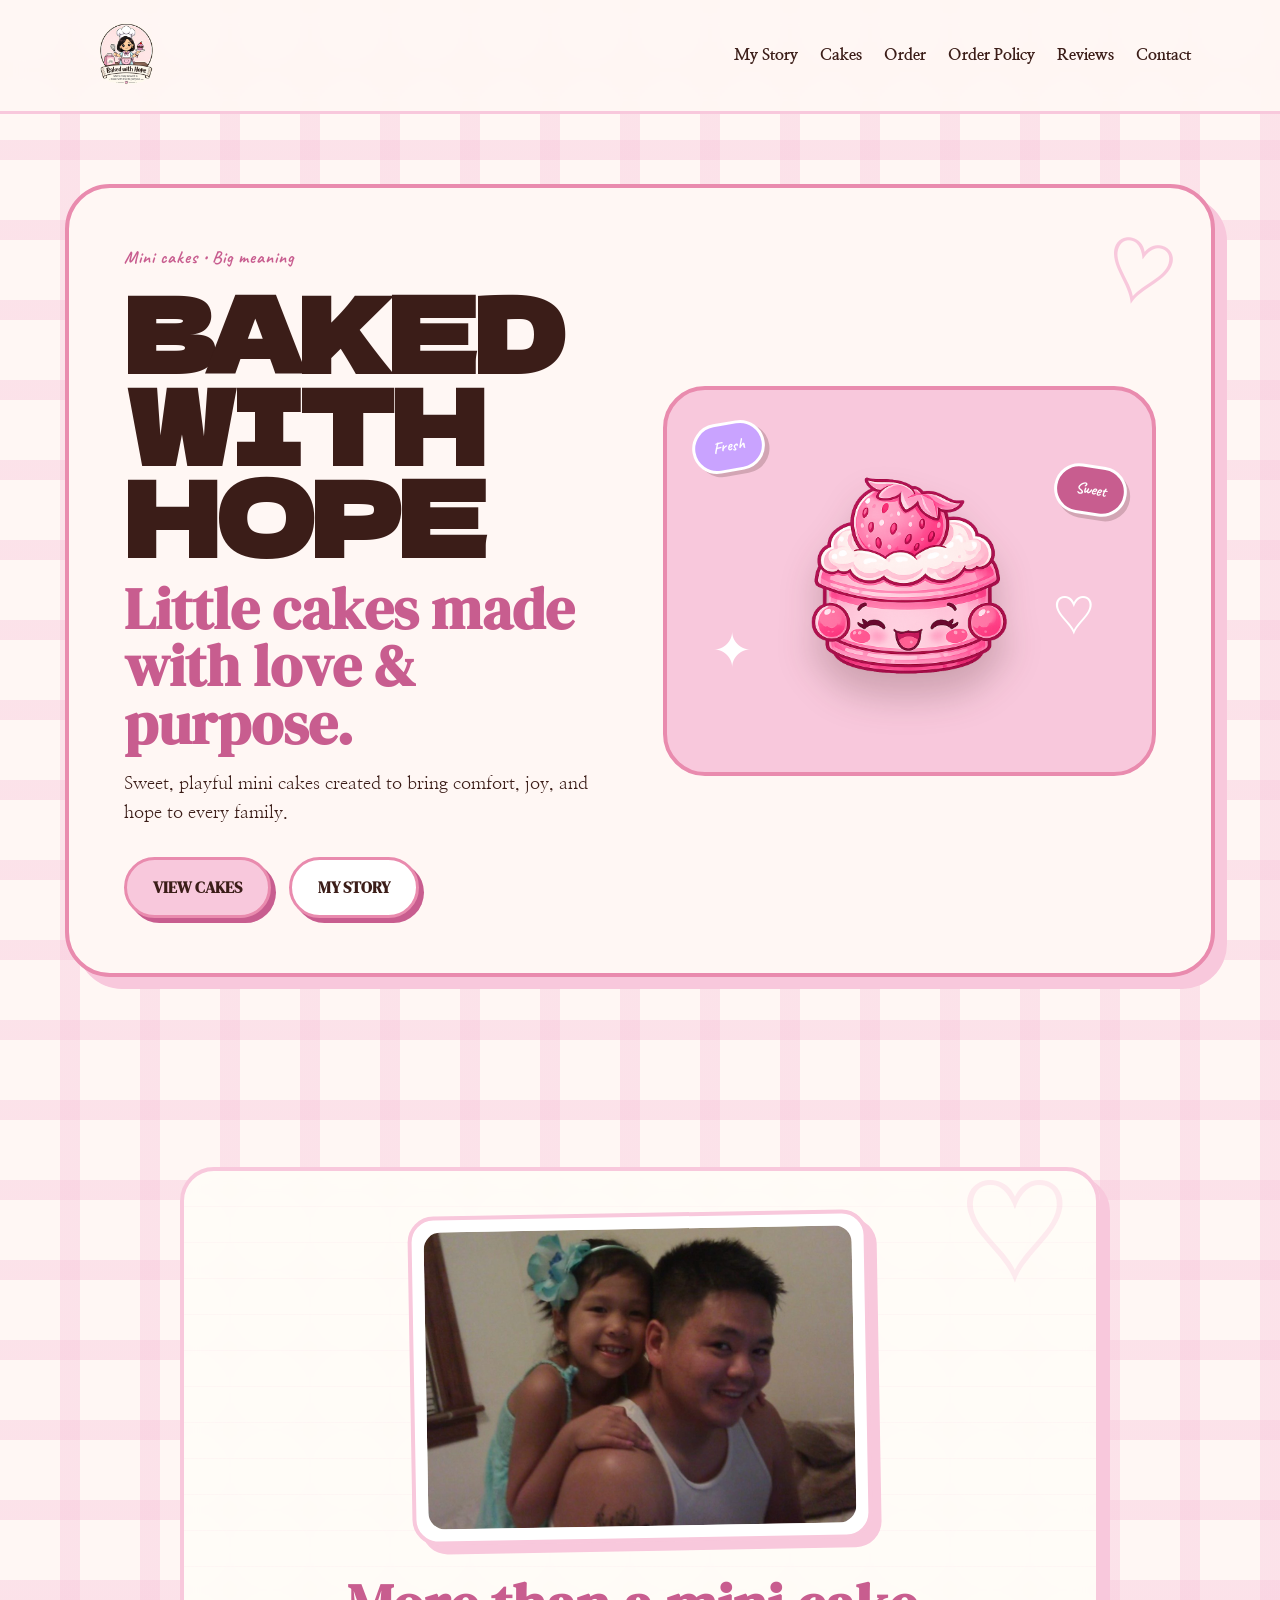
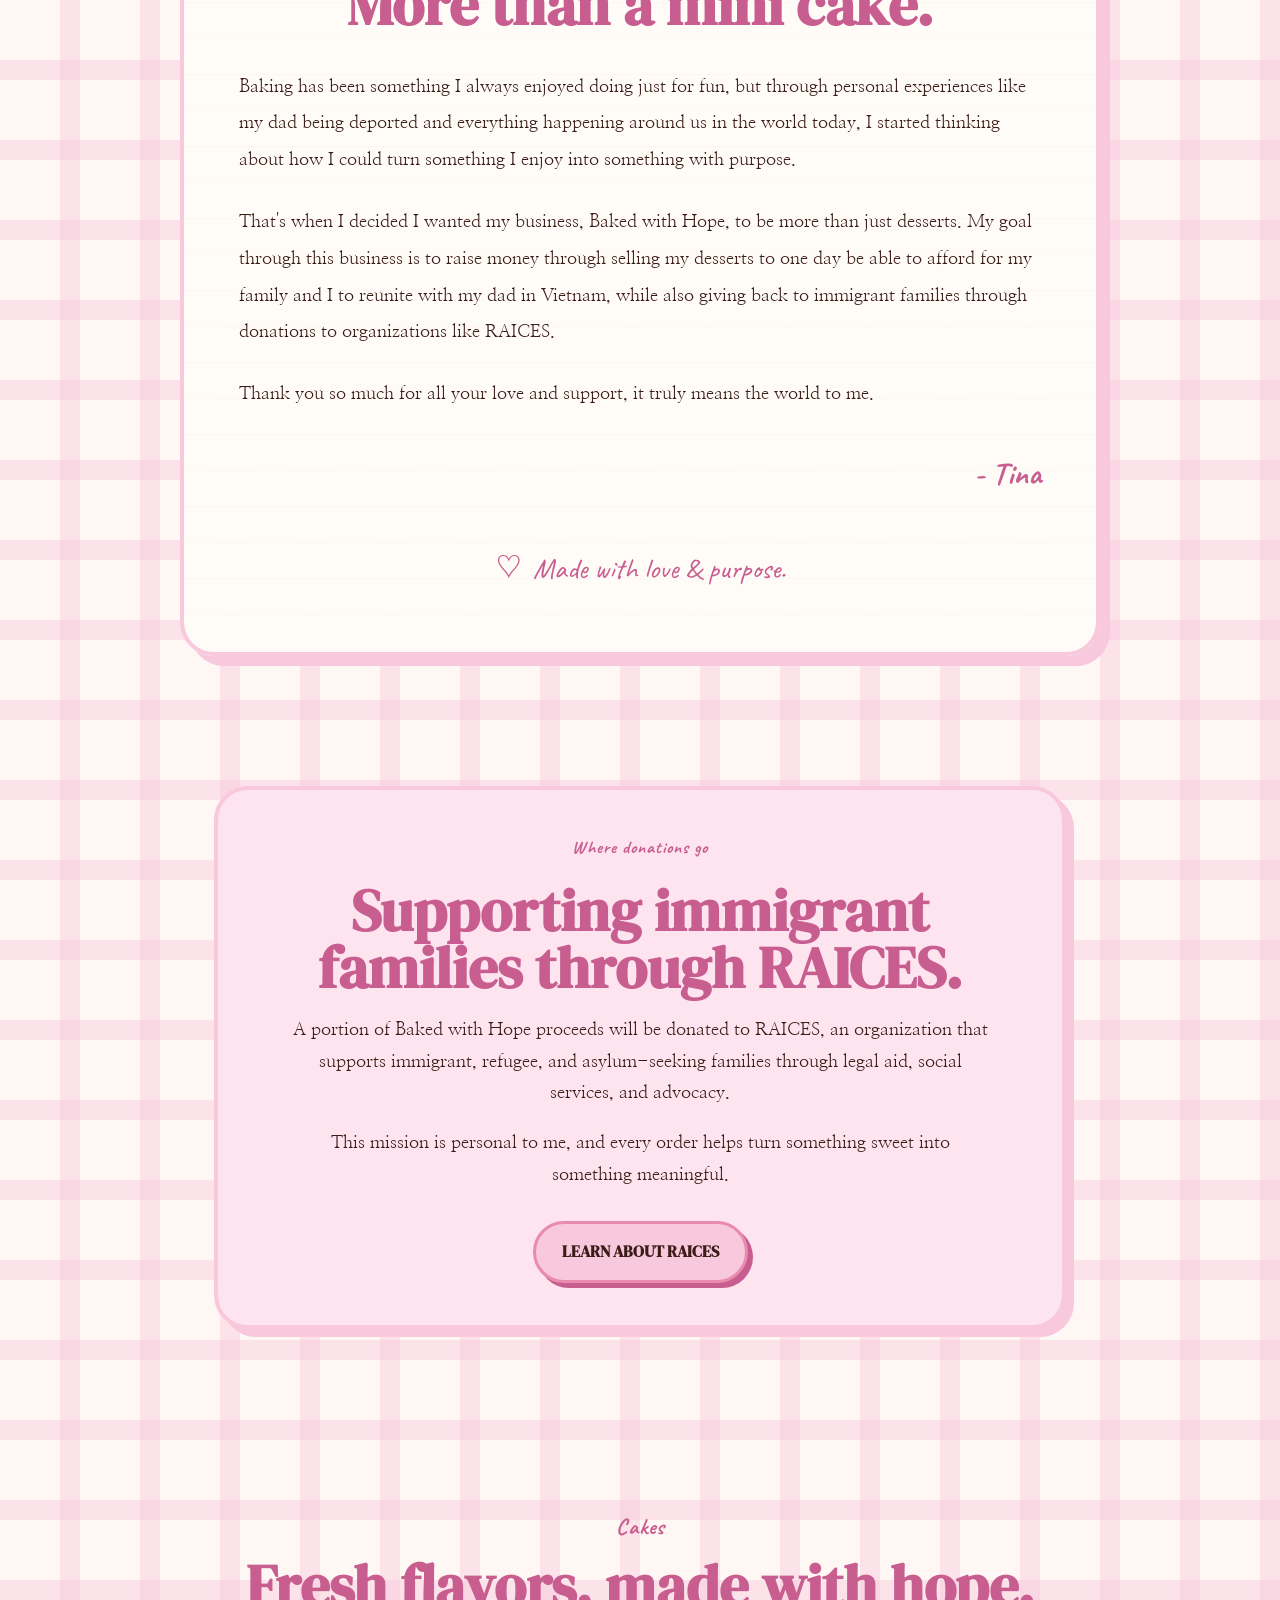
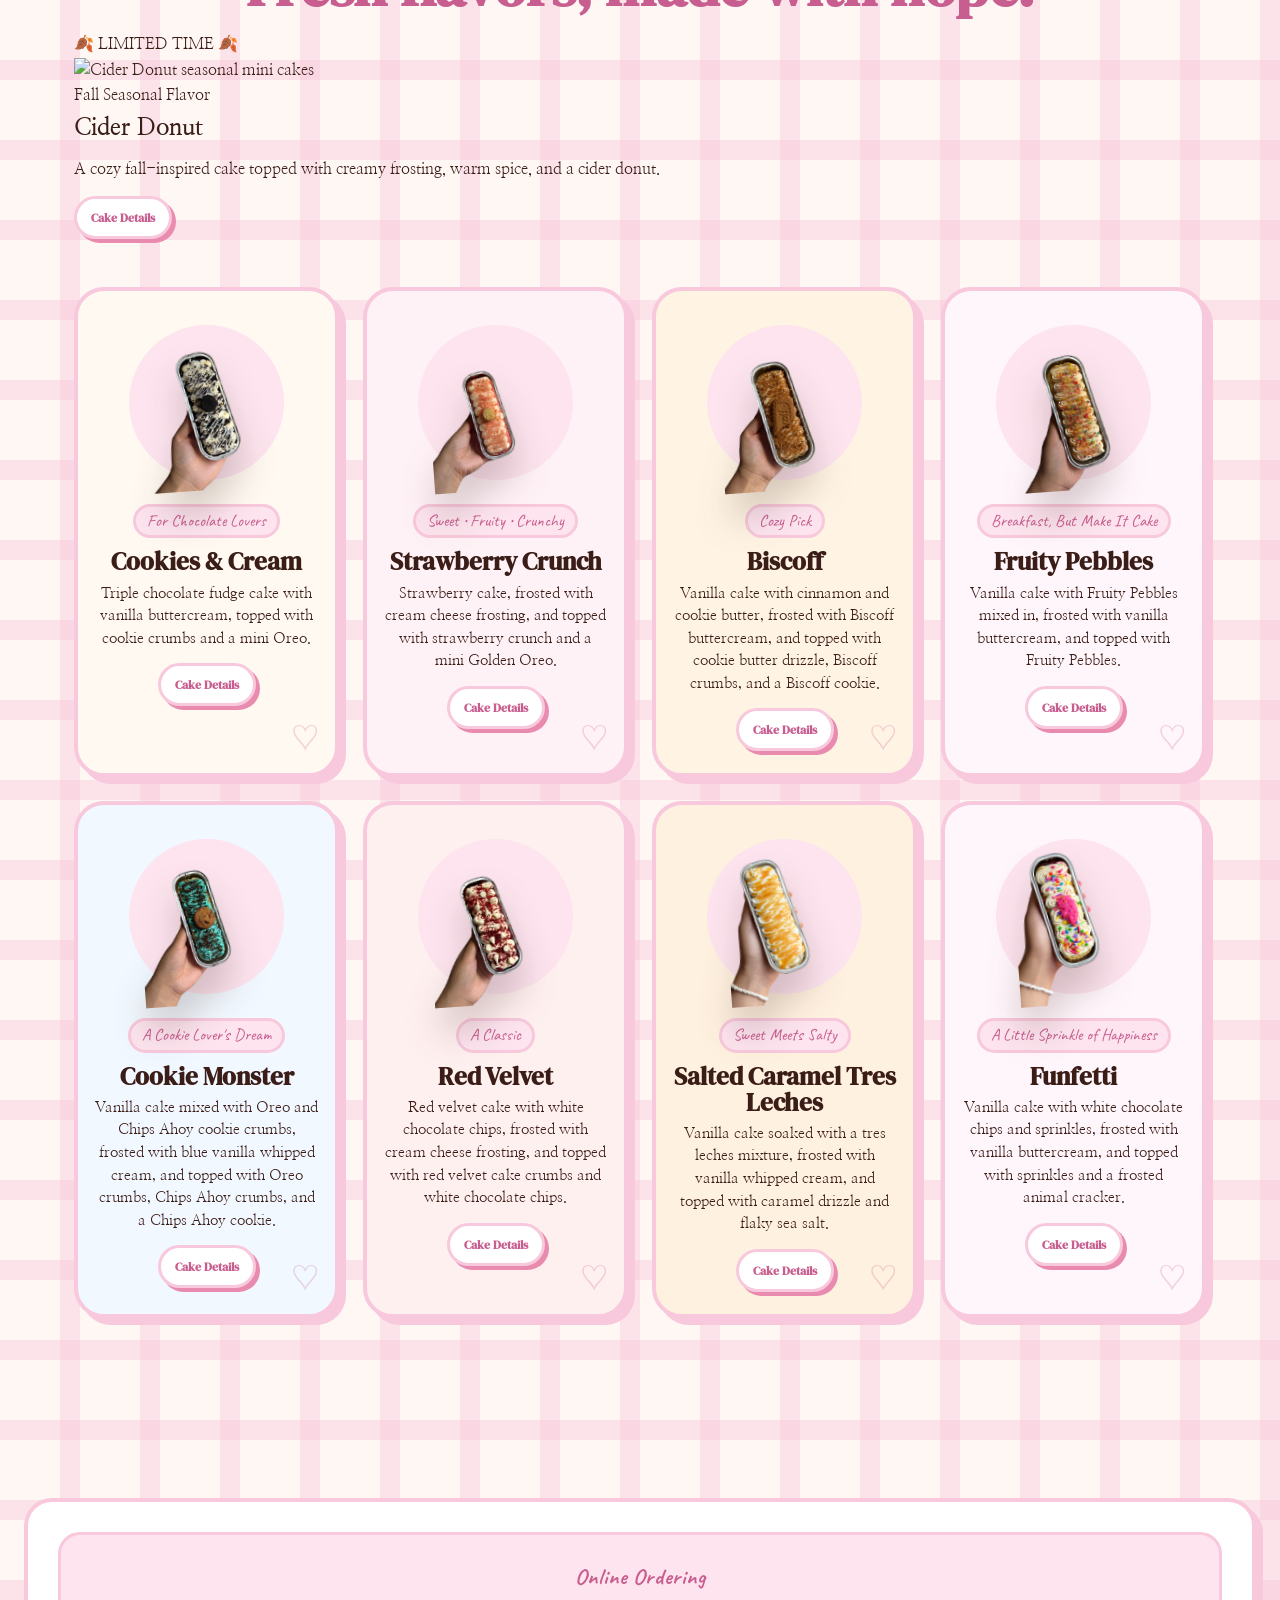
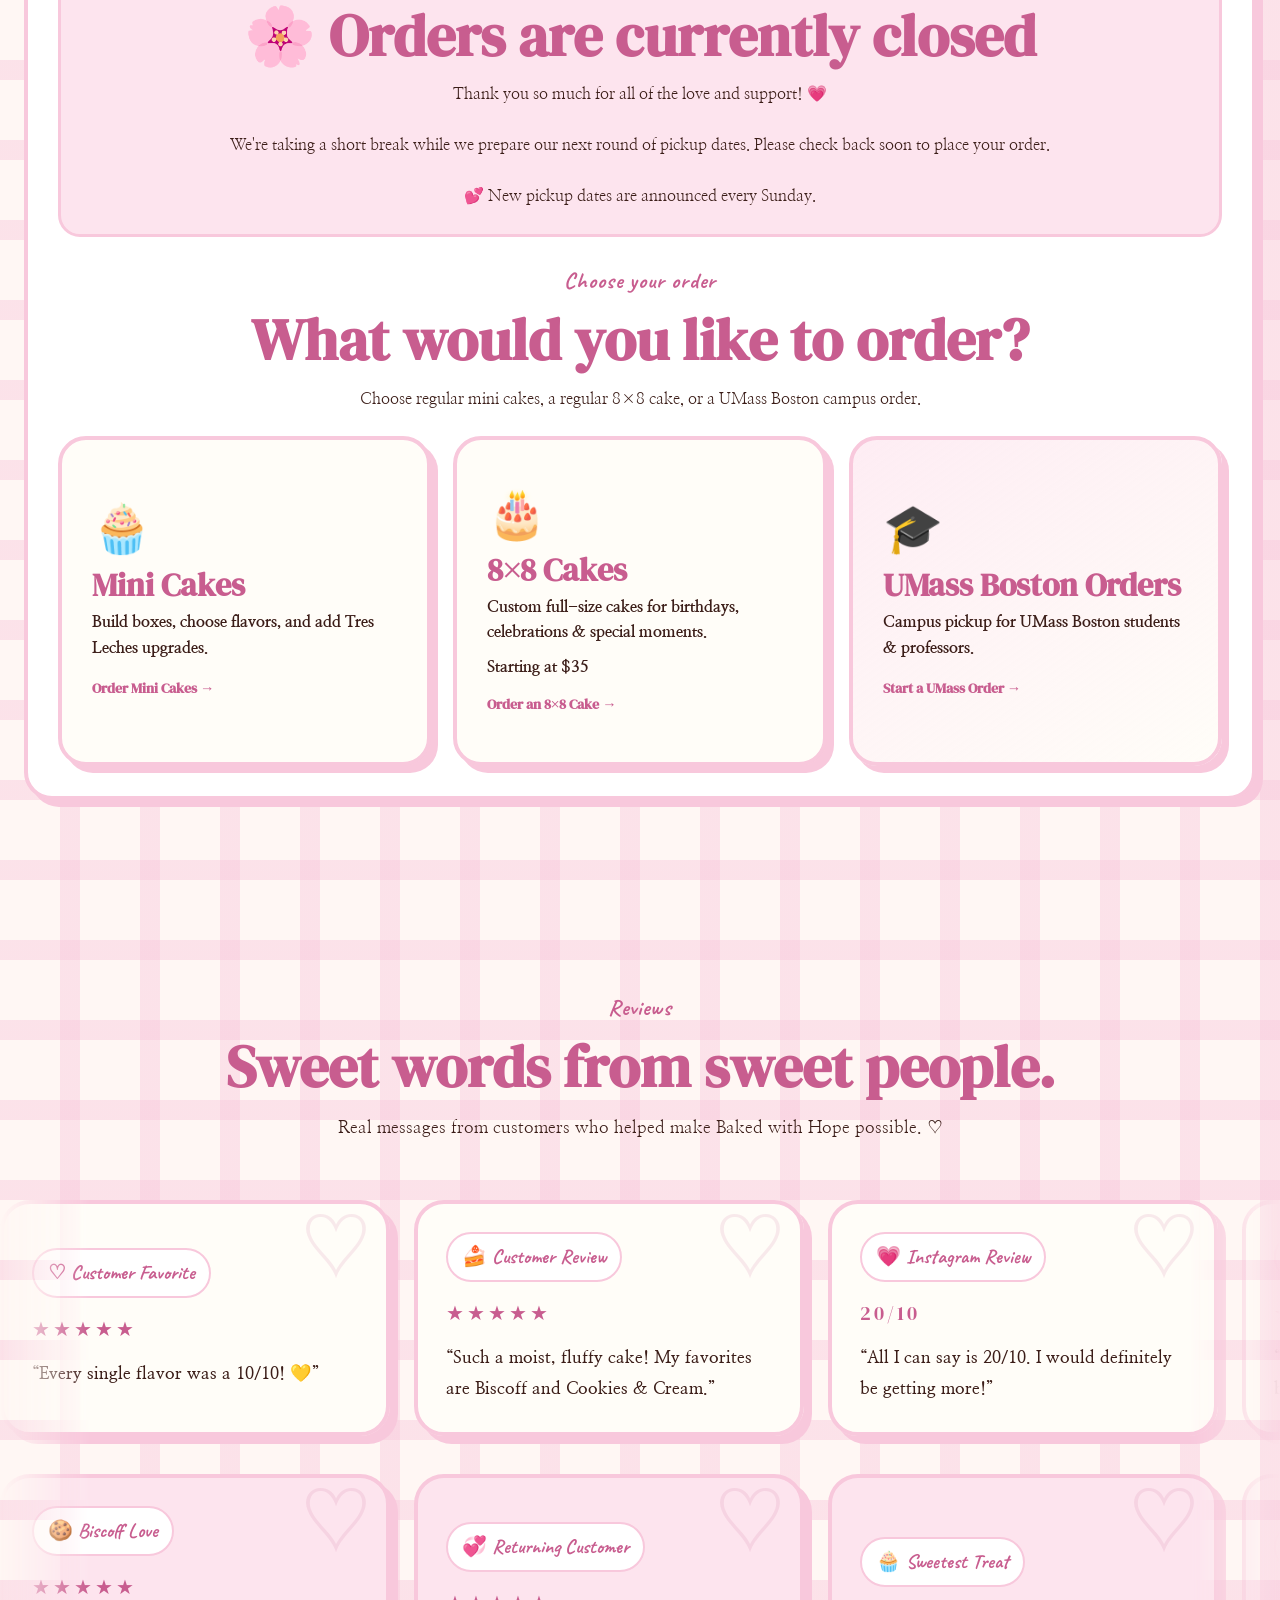
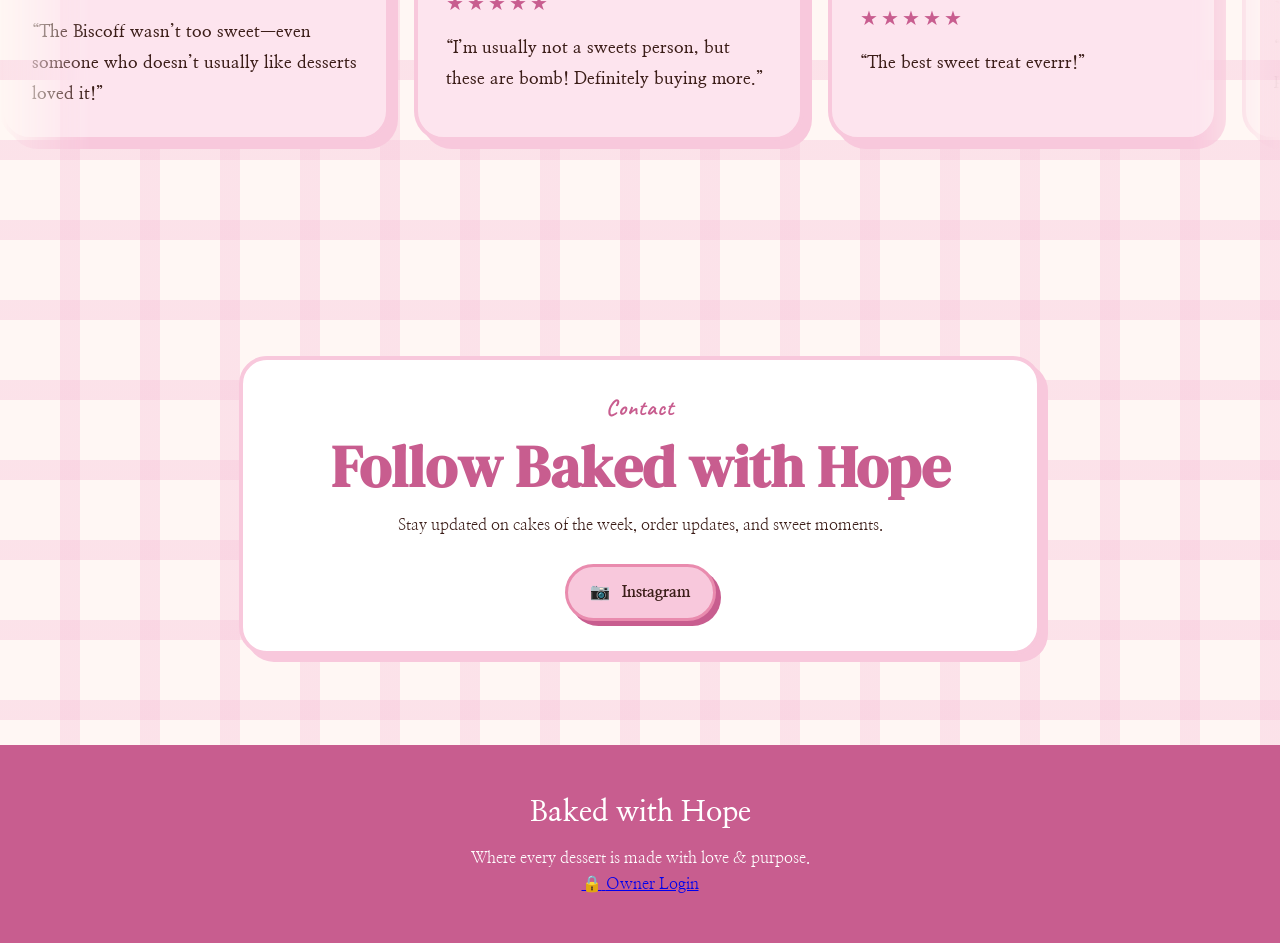
==== commit e3b5ad6e: "Update index.html" ====
--- a/index.html
+++ b/index.html
@@ -6,7 +6,7 @@
 
   <title>Baked with Hope | Mini Cakes Made with Love</title>
 
-  <link rel="stylesheet" href="style.css?v=20">
+  <link rel="stylesheet" href="style.css?v=21">
 
   <link rel="preconnect" href="https://fonts.googleapis.com">
   <link rel="preconnect" href="https://fonts.gstatic.com" crossorigin>
@@ -120,8 +120,36 @@
 </section>
 
 <section id="cakes" class="section cakes-section">
-  <p class="mini-label center">Cakes of the Week</p>
+  <p class="mini-label center">Cakes</p>
   <h2 class="center">Fresh flavors, made with hope.</h2>
+
+  <div class="seasonal-flavor-feature">
+    <div class="seasonal-banner">🍂 LIMITED TIME 🍂</div>
+
+    <div class="seasonal-flavor-content">
+      <div class="seasonal-flavor-image">
+        <img src="cider-donut.jpeg" alt="Cider Donut seasonal mini cakes">
+      </div>
+
+      <div class="seasonal-flavor-info">
+        <span class="seasonal-kicker">Fall Seasonal Flavor</span>
+        <h3>Cider Donut</h3>
+        <p>
+          A cozy fall-inspired cake topped with creamy frosting,
+          warm spice, and a cider donut.
+        </p>
+
+        <button
+          type="button"
+          class="cake-details-link seasonal-details-link"
+          data-flavor="Cider Donut"
+          data-description="A cozy fall-inspired cake topped with creamy frosting, warm spice, and a cider donut. Available for a limited time."
+        >
+          Cake Details
+        </button>
+      </div>
+    </div>
+  </div>
 
   <div class="flavor-menu">
 
@@ -1019,6 +1047,7 @@
 ];
 
 const flavors = [
+  "Cider Donut",
   "Cookies & Cream", "Strawberry Crunch", "Biscoff", "Fruity Pebbles",
   "Cookie Monster", "Red Velvet", "Salted Caramel Tres Leches", "Funfetti"
 ];
--- a/style.css
+++ b/style.css
@@ -4562,3 +4562,67 @@
     min-height: 260px;
   }
 }
+
+
+/* =========================================================
+   UMASS BOSTON ORDERING
+   ========================================================= */
+
+.order-category-grid {
+  grid-template-columns: repeat(3, minmax(0, 1fr));
+}
+
+.umass-order-card {
+  background:
+    linear-gradient(145deg, rgba(253, 228, 238, 0.68), rgba(255, 253, 248, 0.98));
+}
+
+.umass-order-chooser {
+  padding-top: 12px;
+}
+
+.umass-order-intro {
+  max-width: 720px;
+  margin: 0 auto 24px;
+  text-align: center;
+}
+
+.umass-order-intro h2 {
+  margin-bottom: 12px;
+}
+
+.umass-type-grid {
+  grid-template-columns: repeat(2, minmax(0, 1fr));
+}
+
+.umass-mode-banner {
+  margin: 0 0 22px;
+  padding: 14px 18px;
+  display: flex;
+  flex-direction: column;
+  gap: 3px;
+  background: var(--pale-pink);
+  border: 3px solid var(--medium-pink);
+  border-radius: 18px;
+  color: var(--brown);
+}
+
+.umass-mode-banner[hidden] {
+  display: none !important;
+}
+
+.umass-mode-banner strong {
+  color: var(--hot-pink);
+  font-family: 'DM Serif Display', serif;
+  font-size: 1.15rem;
+}
+
+@media (max-width: 900px) {
+  .order-category-grid {
+    grid-template-columns: 1fr;
+  }
+
+  .umass-type-grid {
+    grid-template-columns: 1fr;
+  }
+}
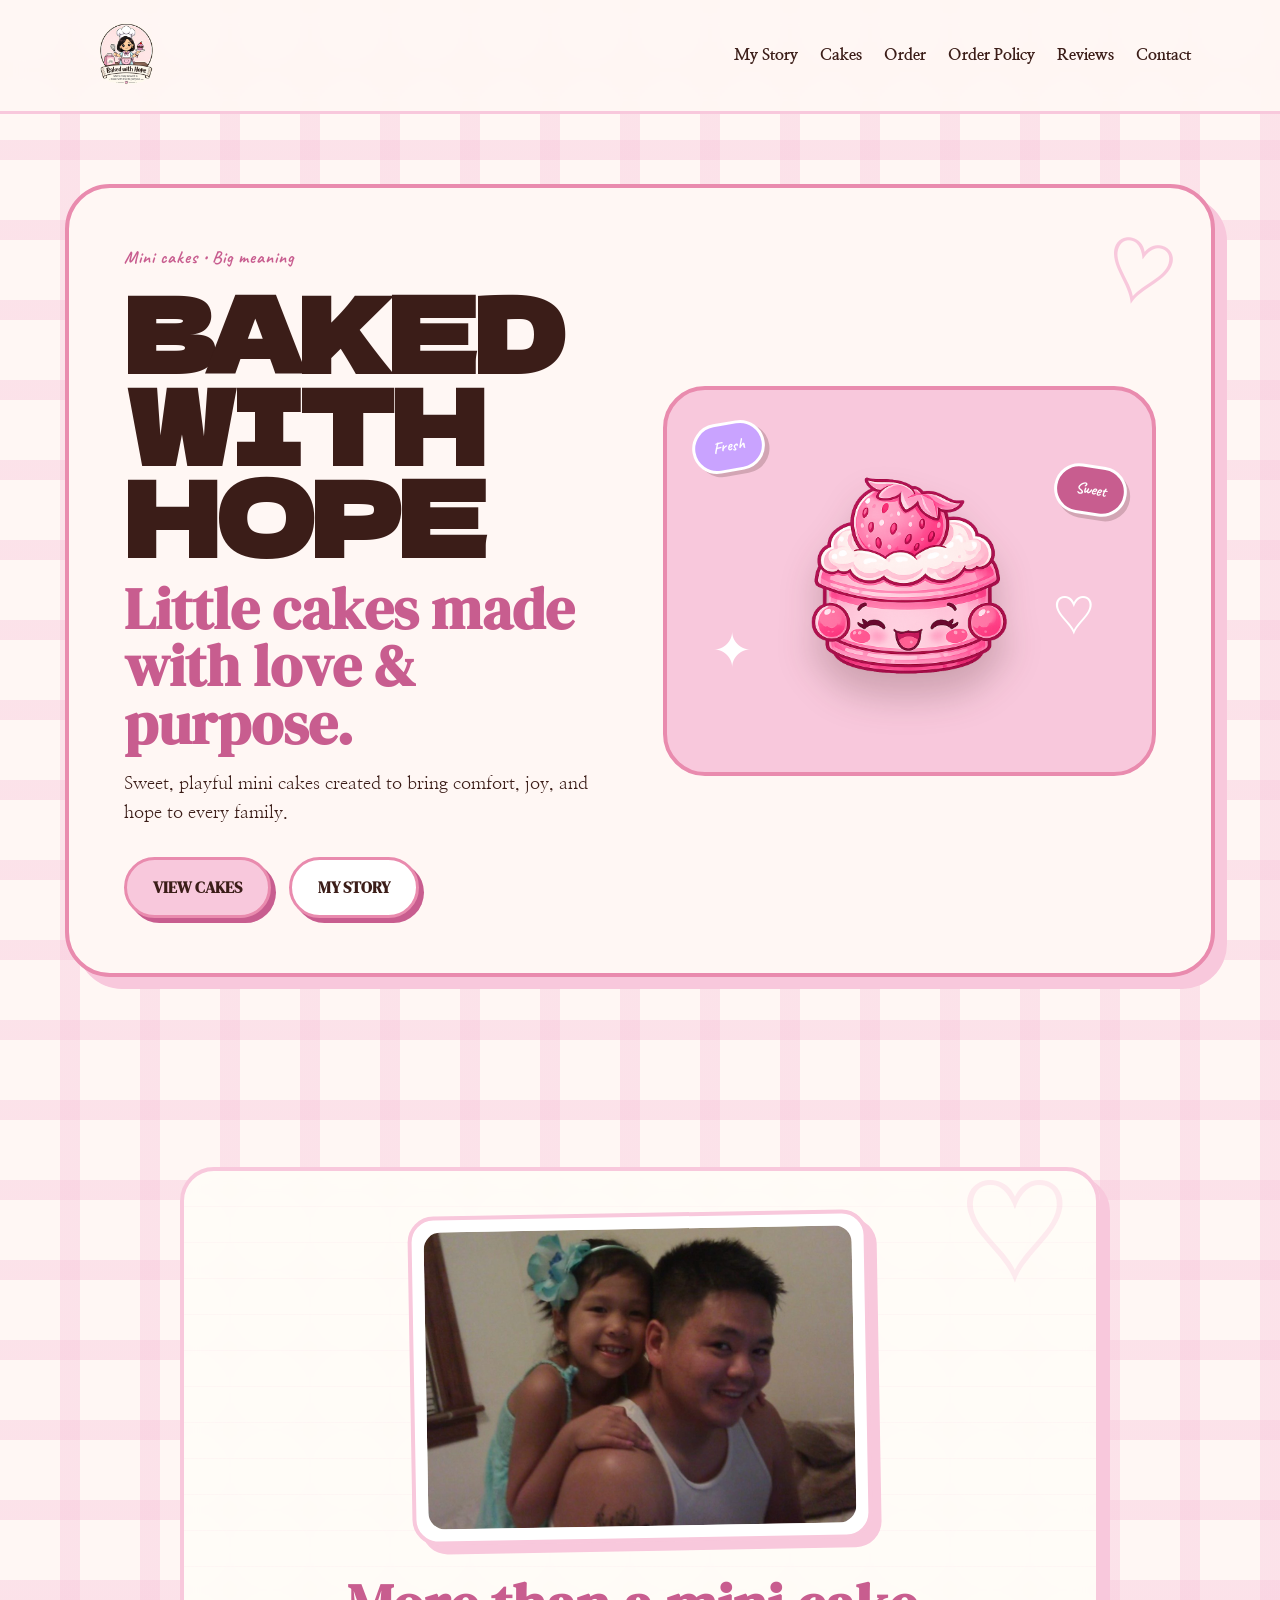
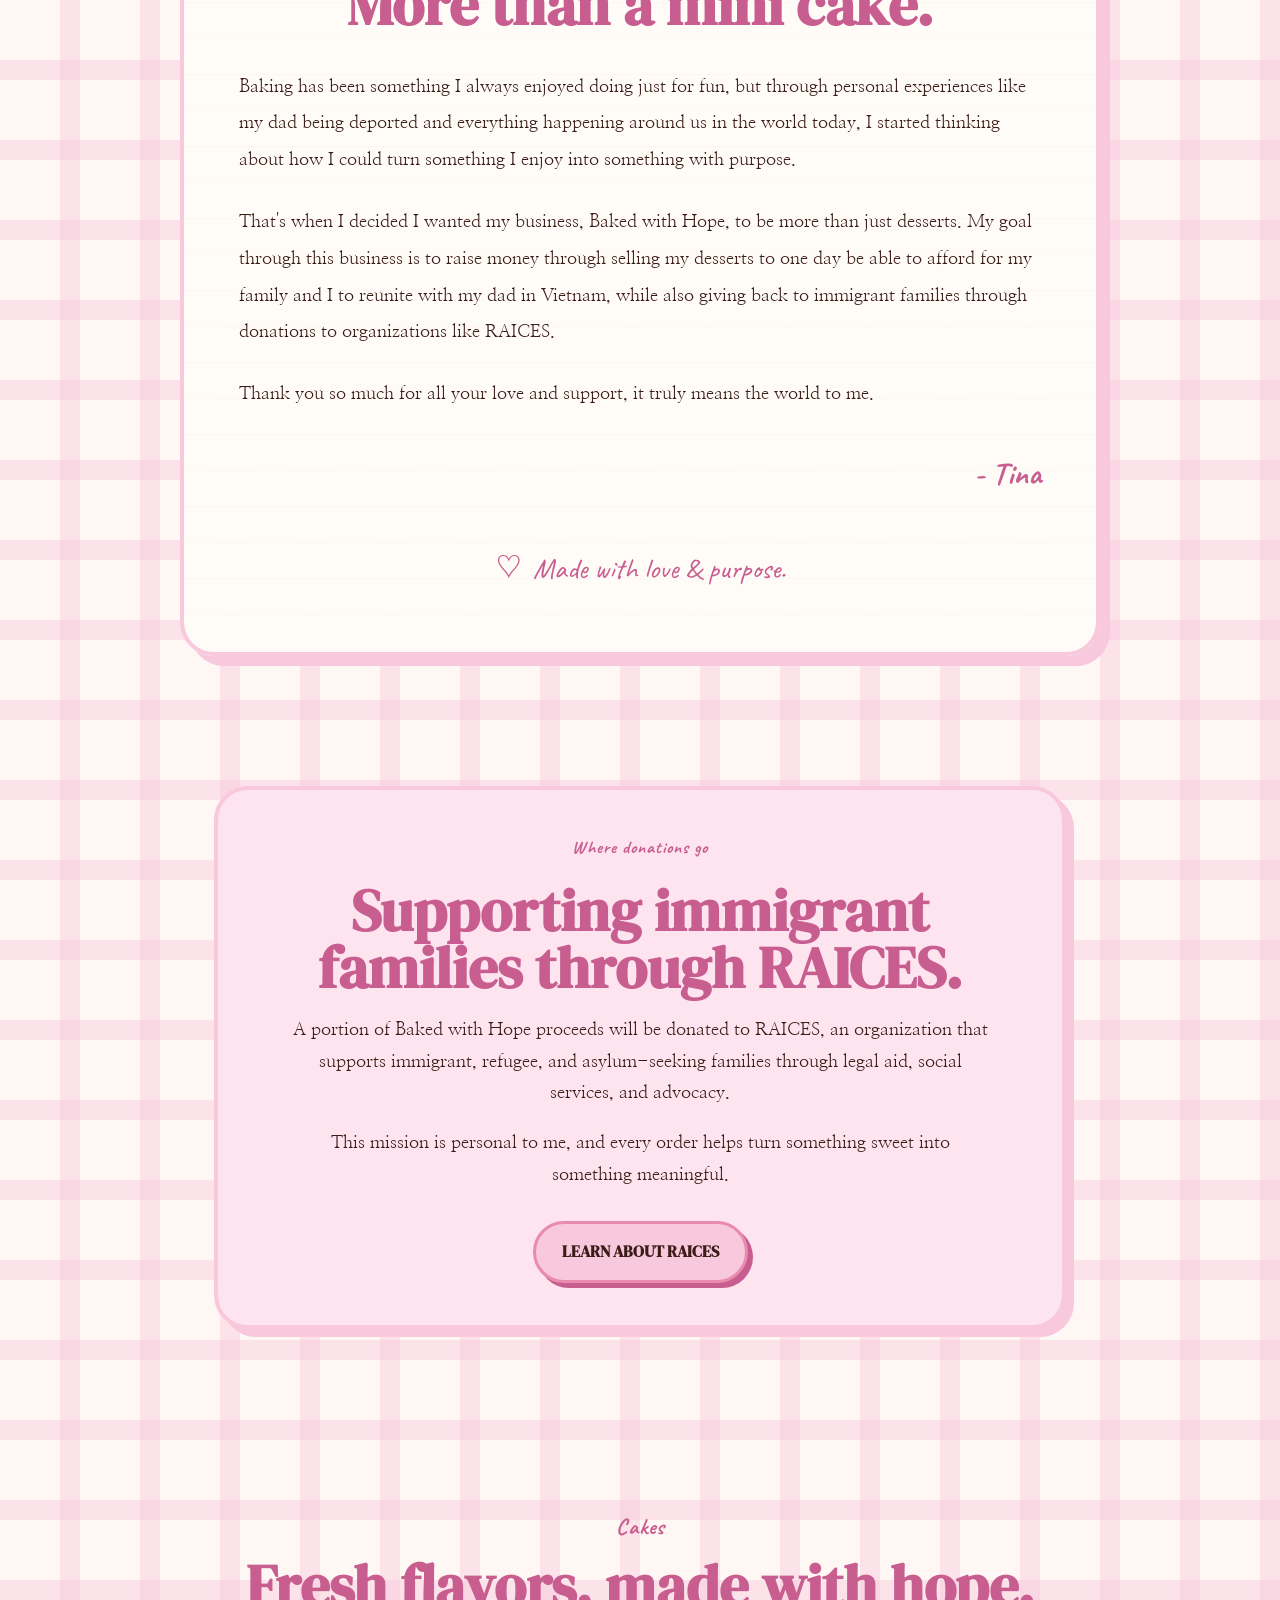
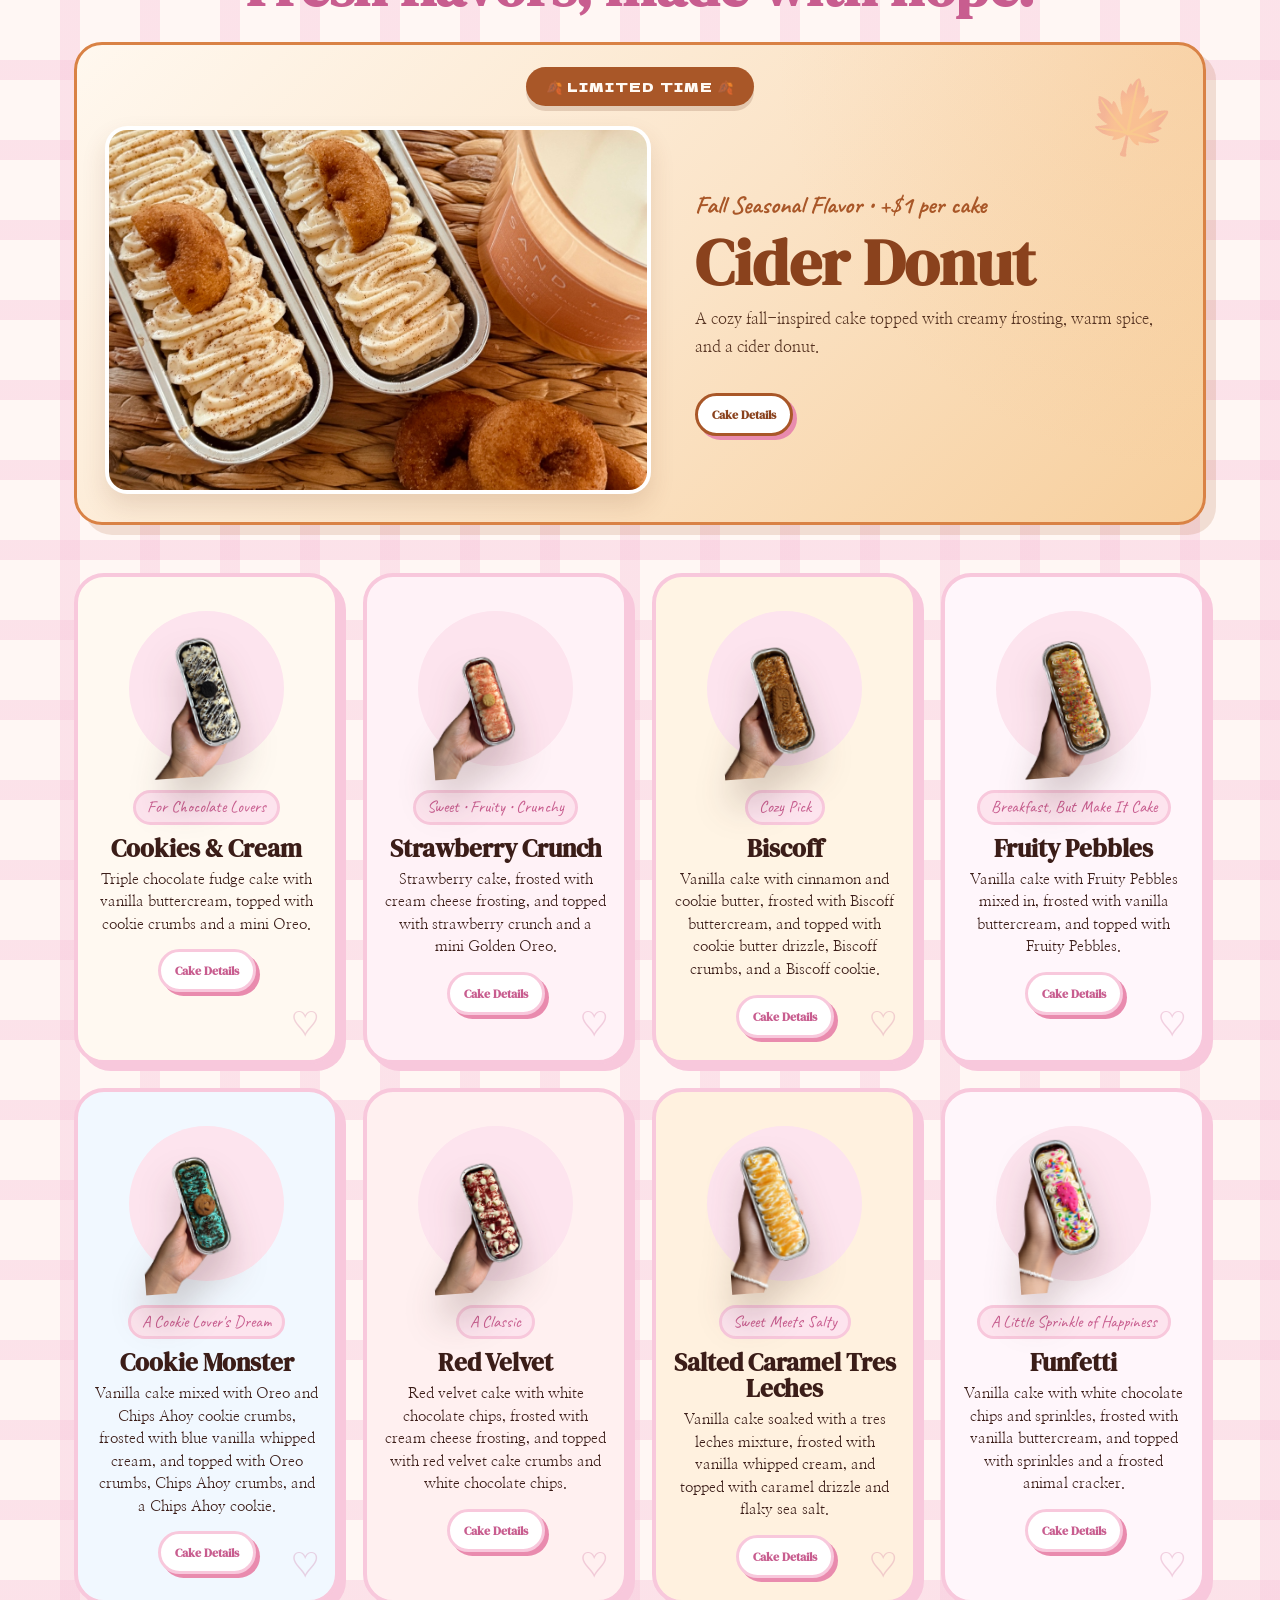
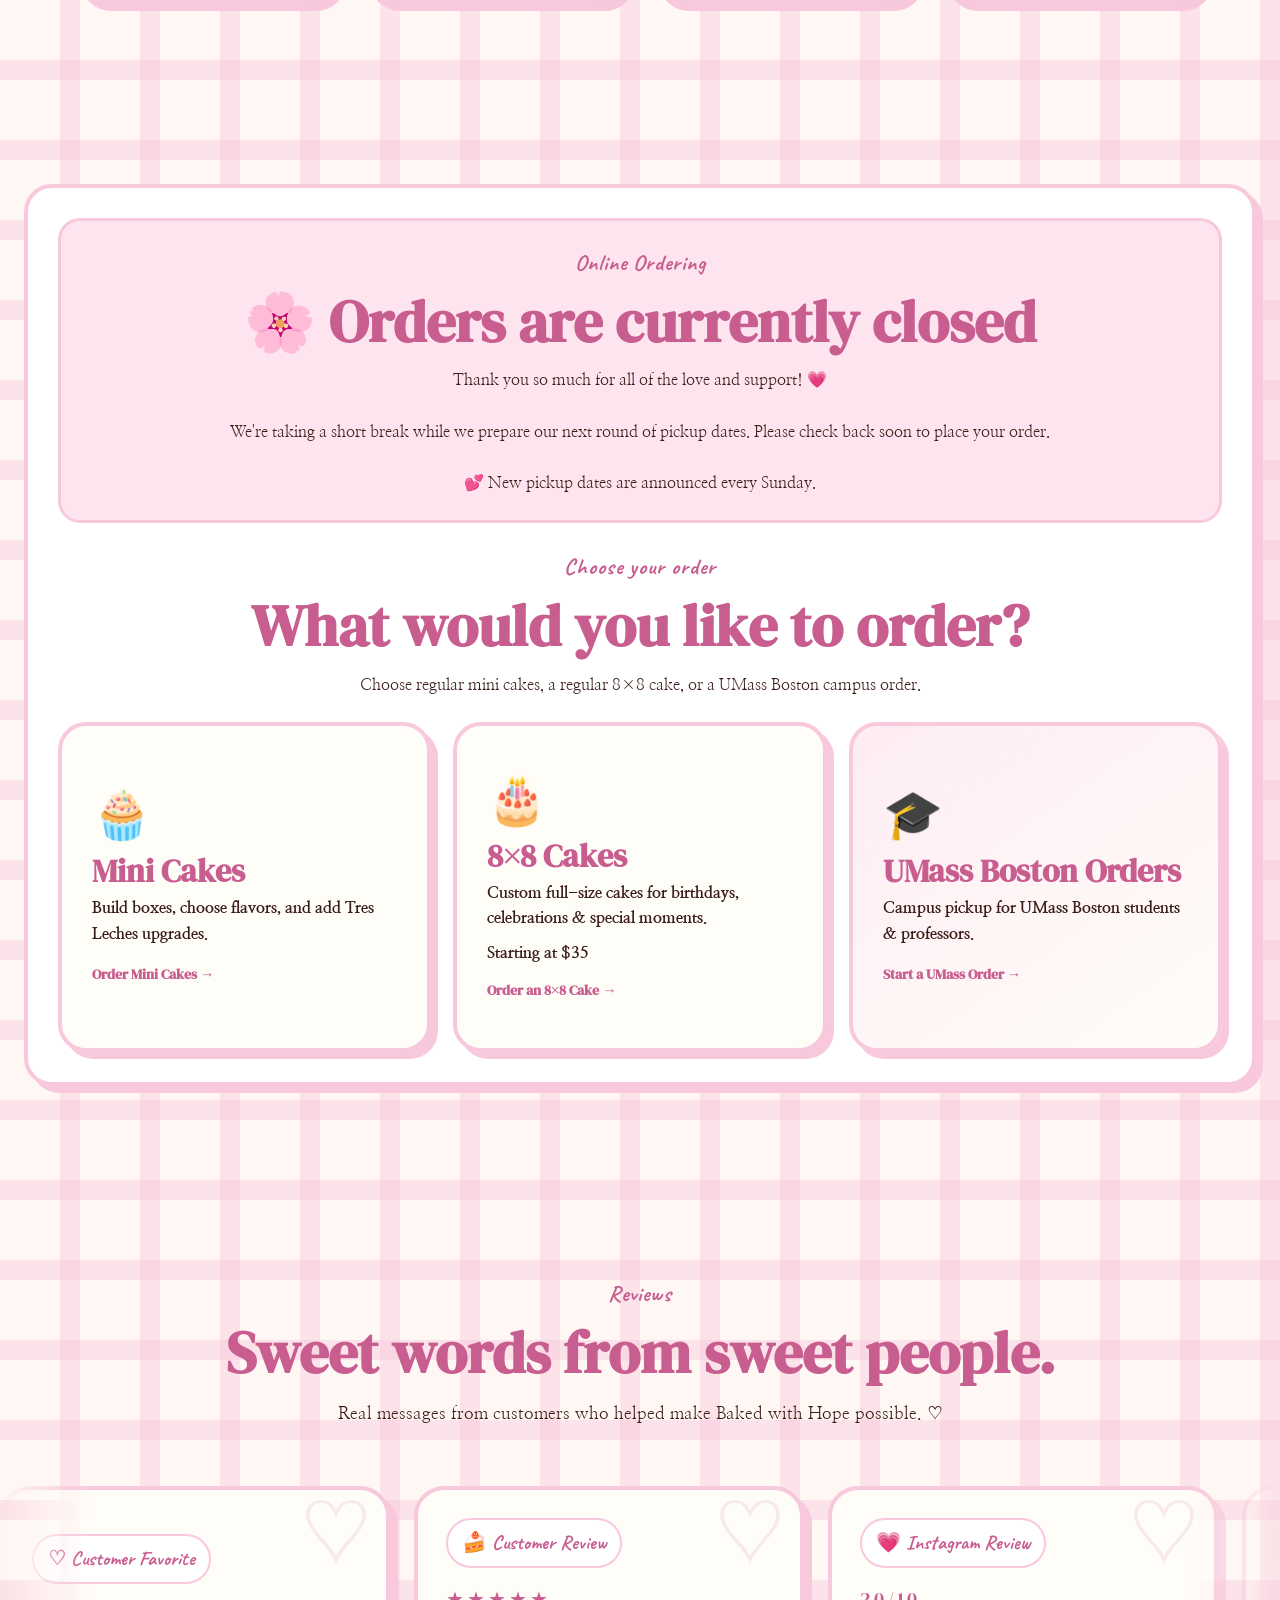
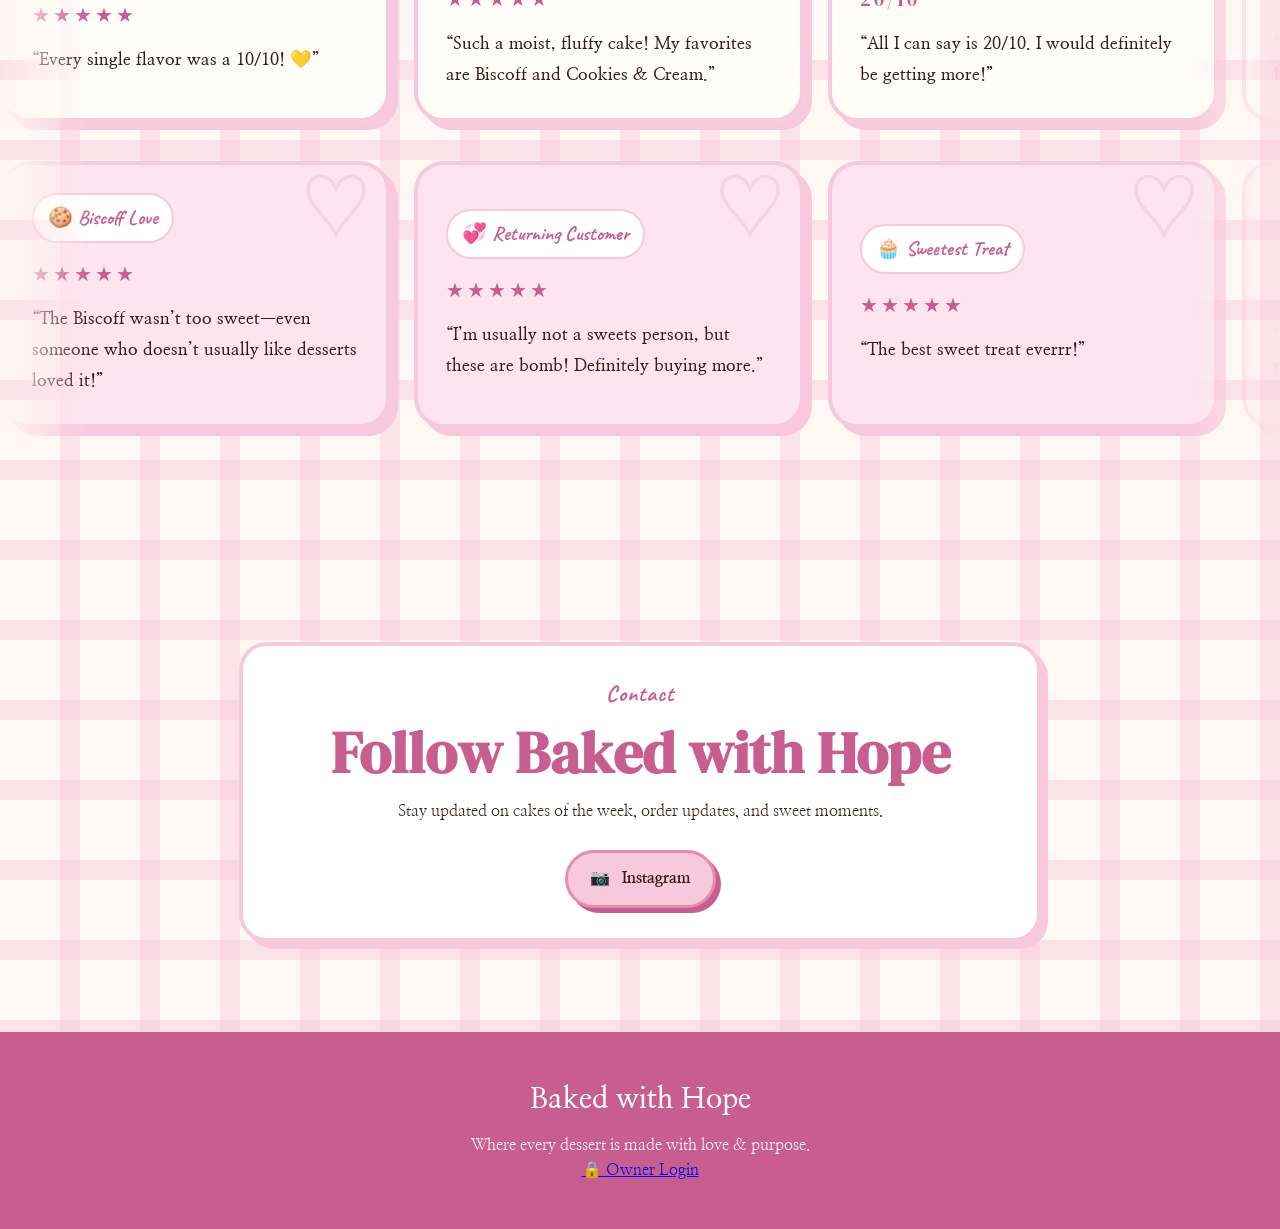
==== commit 3352253e: "Update index.html" ====
--- a/index.html
+++ b/index.html
@@ -132,7 +132,7 @@
       </div>
 
       <div class="seasonal-flavor-info">
-        <span class="seasonal-kicker">Fall Seasonal Flavor</span>
+        <span class="seasonal-kicker">Fall Seasonal Flavor • +$1 per cake</span>
         <h3>Cider Donut</h3>
         <p>
           A cozy fall-inspired cake topped with creamy frosting,
@@ -1053,6 +1053,8 @@
 ];
 
 const TRES_UPGRADE_PRICE = 1.00;
+const CIDER_DONUT_SURCHARGE = 1.00;
+const CIDER_DONUT_8X8_SURCHARGE = 3.00;
 const SALTED_CARAMEL_SINGLE_SURCHARGE = 0.50;
 const NO_TRES_OPTION = ["Salted Caramel Tres Leches"];
 
@@ -1521,7 +1523,10 @@
   flavors.forEach(flavor => {
     const option = document.createElement("option");
     option.value = flavor;
-    option.textContent = flavor;
+    option.textContent =
+      flavor === "Cider Donut"
+        ? "Cider Donut (+$3 seasonal)"
+        : flavor;
     eightFlavorSelect.appendChild(option);
   });
 }
@@ -1628,6 +1633,10 @@
 function calculateEightTotal() {
   let total = EIGHT_BASE_PRICE;
 
+  if (eightFlavorSelect.value === "Cider Donut") {
+    total += CIDER_DONUT_8X8_SURCHARGE;
+  }
+
   if (eightTresLeches.checked && !eightTresLeches.disabled) {
     total += EIGHT_TRES_PRICE;
   }
@@ -1879,7 +1888,7 @@
     ).value.trim();
 
   const detailLines = [
-    `Flavor: ${eightFlavorSelect.value}`,
+    `Flavor: ${eightFlavorSelect.value}${eightFlavorSelect.value === "Cider Donut" ? " (+$3 seasonal)" : ""}`,
     `Occasion: ${occasion}`,
     `Add-ons: ${addOns.length ? addOns.join(" | ") : "None"}`
   ].filter(Boolean);
@@ -2227,6 +2236,20 @@
       total += SALTED_CARAMEL_SINGLE_SURCHARGE;
     }
 
+    const ciderSelected = document.querySelector(
+      `input[name="flavor-${boxNumber}"][value="Cider Donut"]:checked`
+    );
+
+    if (ciderSelected) {
+      const ciderQuantity = document.querySelector(
+        `input[data-quantity-for="Cider Donut"][data-box="${boxNumber}"]`
+      );
+
+      total +=
+        Math.max(1, Number(ciderQuantity?.value || 1)) *
+        CIDER_DONUT_SURCHARGE;
+    }
+
     if (boxName === "Sampler Box") {
       const samplerTres = document.querySelector(
         `.sampler-tres-upgrade[data-box="${boxNumber}"]`
@@ -2568,7 +2591,11 @@
         return {
           flavor,
           quantity,
-          isTresUpgrade
+          isTresUpgrade,
+          seasonalSurcharge:
+            flavor === "Cider Donut"
+              ? quantity * CIDER_DONUT_SURCHARGE
+              : 0
         };
       });
 
@@ -2585,7 +2612,11 @@
 
       flavorText = flavorSelections.map(selection => {
         const upgradeLabel = selection.isTresUpgrade ? " — tres leches" : "";
-        return `${selection.flavor}: ${selection.quantity}${upgradeLabel}`;
+        const seasonalLabel =
+          selection.flavor === "Cider Donut"
+            ? " — +$1 seasonal each"
+            : "";
+        return `${selection.flavor}: ${selection.quantity}${upgradeLabel}${seasonalLabel}`;
       }).join(", ");
     }
 
@@ -2595,7 +2626,19 @@
         ? SALTED_CARAMEL_SINGLE_SURCHARGE
         : 0;
 
-    const boxTotal = Number(price) + tresCost + saltedSingleSurcharge;
+    const ciderDonutSurcharge =
+      !isSampler
+        ? flavorSelections.reduce(
+            (sum, selection) => sum + (selection.seasonalSurcharge || 0),
+            0
+          )
+        : 0;
+
+    const boxTotal =
+      Number(price) +
+      tresCost +
+      saltedSingleSurcharge +
+      ciderDonutSurcharge;
 
     orderBoxes.push(
       `Box ${boxNumber}: ${boxName} (${cakes} cakes) — ${flavorText} — ${money(boxTotal)}`
@@ -2749,4 +2792,3 @@
 
 </body>
 </html>
-   
--- a/style.css
+++ b/style.css
@@ -4626,3 +4626,152 @@
     grid-template-columns: 1fr;
   }
 }
+
+
+/* =========================================================
+   LIMITED-TIME FALL FLAVOR — CIDER DONUT
+   ========================================================= */
+
+.seasonal-flavor-feature {
+  position: relative;
+  max-width: 1180px;
+  margin: 28px auto 34px;
+  padding: 28px;
+  overflow: hidden;
+  border: 3px solid #d98245;
+  border-radius: 28px;
+  background:
+    radial-gradient(circle at top right, rgba(244, 177, 110, 0.22), transparent 35%),
+    linear-gradient(135deg, #fff8ef 0%, #fbe4c8 52%, #f7cf9d 100%);
+  box-shadow: 10px 10px 0 rgba(169, 91, 42, 0.16);
+}
+
+.seasonal-flavor-feature::before,
+.seasonal-flavor-feature::after {
+  position: absolute;
+  z-index: 0;
+  font-size: 4.5rem;
+  opacity: 0.16;
+  pointer-events: none;
+}
+
+.seasonal-flavor-feature::before {
+  content: "🍁";
+  top: 18px;
+  right: 28px;
+  transform: rotate(12deg);
+}
+
+.seasonal-flavor-feature::after {
+  content: "🍂";
+  bottom: 12px;
+  left: 30px;
+  transform: rotate(-16deg);
+}
+
+.seasonal-banner {
+  position: relative;
+  z-index: 2;
+  width: fit-content;
+  margin: -6px auto 20px;
+  padding: 9px 20px;
+  border-radius: 999px;
+  background: #a95728;
+  color: #fffaf4;
+  font-family: 'Dela Gothic One', sans-serif;
+  font-size: 0.82rem;
+  letter-spacing: 0.08em;
+  text-transform: uppercase;
+  box-shadow: 0 5px 0 rgba(100, 48, 24, 0.17);
+}
+
+.seasonal-flavor-content {
+  position: relative;
+  z-index: 1;
+  display: grid;
+  grid-template-columns: minmax(280px, 1.05fr) minmax(260px, 0.95fr);
+  gap: 30px;
+  align-items: center;
+}
+
+.seasonal-flavor-image {
+  overflow: hidden;
+  border: 4px solid rgba(255, 255, 255, 0.9);
+  border-radius: 22px;
+  background: #fff;
+  box-shadow: 0 12px 24px rgba(112, 59, 25, 0.14);
+}
+
+.seasonal-flavor-image img {
+  display: block;
+  width: 100%;
+  height: 360px;
+  object-fit: cover;
+  object-position: center;
+}
+
+.seasonal-flavor-info {
+  padding: 10px 14px;
+  text-align: left;
+}
+
+.seasonal-kicker {
+  display: inline-block;
+  margin-bottom: 7px;
+  color: #a95728;
+  font-family: 'Caveat', cursive;
+  font-size: 1.55rem;
+  font-weight: 700;
+}
+
+.seasonal-flavor-info h3 {
+  margin: 0 0 12px;
+  color: #8a421d;
+  font-family: 'DM Serif Display', serif;
+  font-size: clamp(2.5rem, 5vw, 4.7rem);
+  line-height: 0.98;
+}
+
+.seasonal-flavor-info p {
+  max-width: 540px;
+  margin: 0 0 18px;
+  color: #563321;
+  font-size: 1.02rem;
+  line-height: 1.7;
+}
+
+.seasonal-details-link {
+  border-color: #a95728 !important;
+  color: #8a421d !important;
+}
+
+.seasonal-details-link:hover {
+  background: #a95728 !important;
+  color: #fffaf4 !important;
+}
+
+@media (max-width: 760px) {
+  .seasonal-flavor-feature {
+    padding: 20px;
+    border-radius: 22px;
+  }
+
+  .seasonal-flavor-content {
+    grid-template-columns: 1fr;
+    gap: 20px;
+  }
+
+  .seasonal-flavor-image img {
+    height: 280px;
+  }
+
+  .seasonal-flavor-info {
+    padding: 2px 4px 8px;
+    text-align: center;
+  }
+
+  .seasonal-flavor-info p {
+    margin-left: auto;
+    margin-right: auto;
+  }
+}
